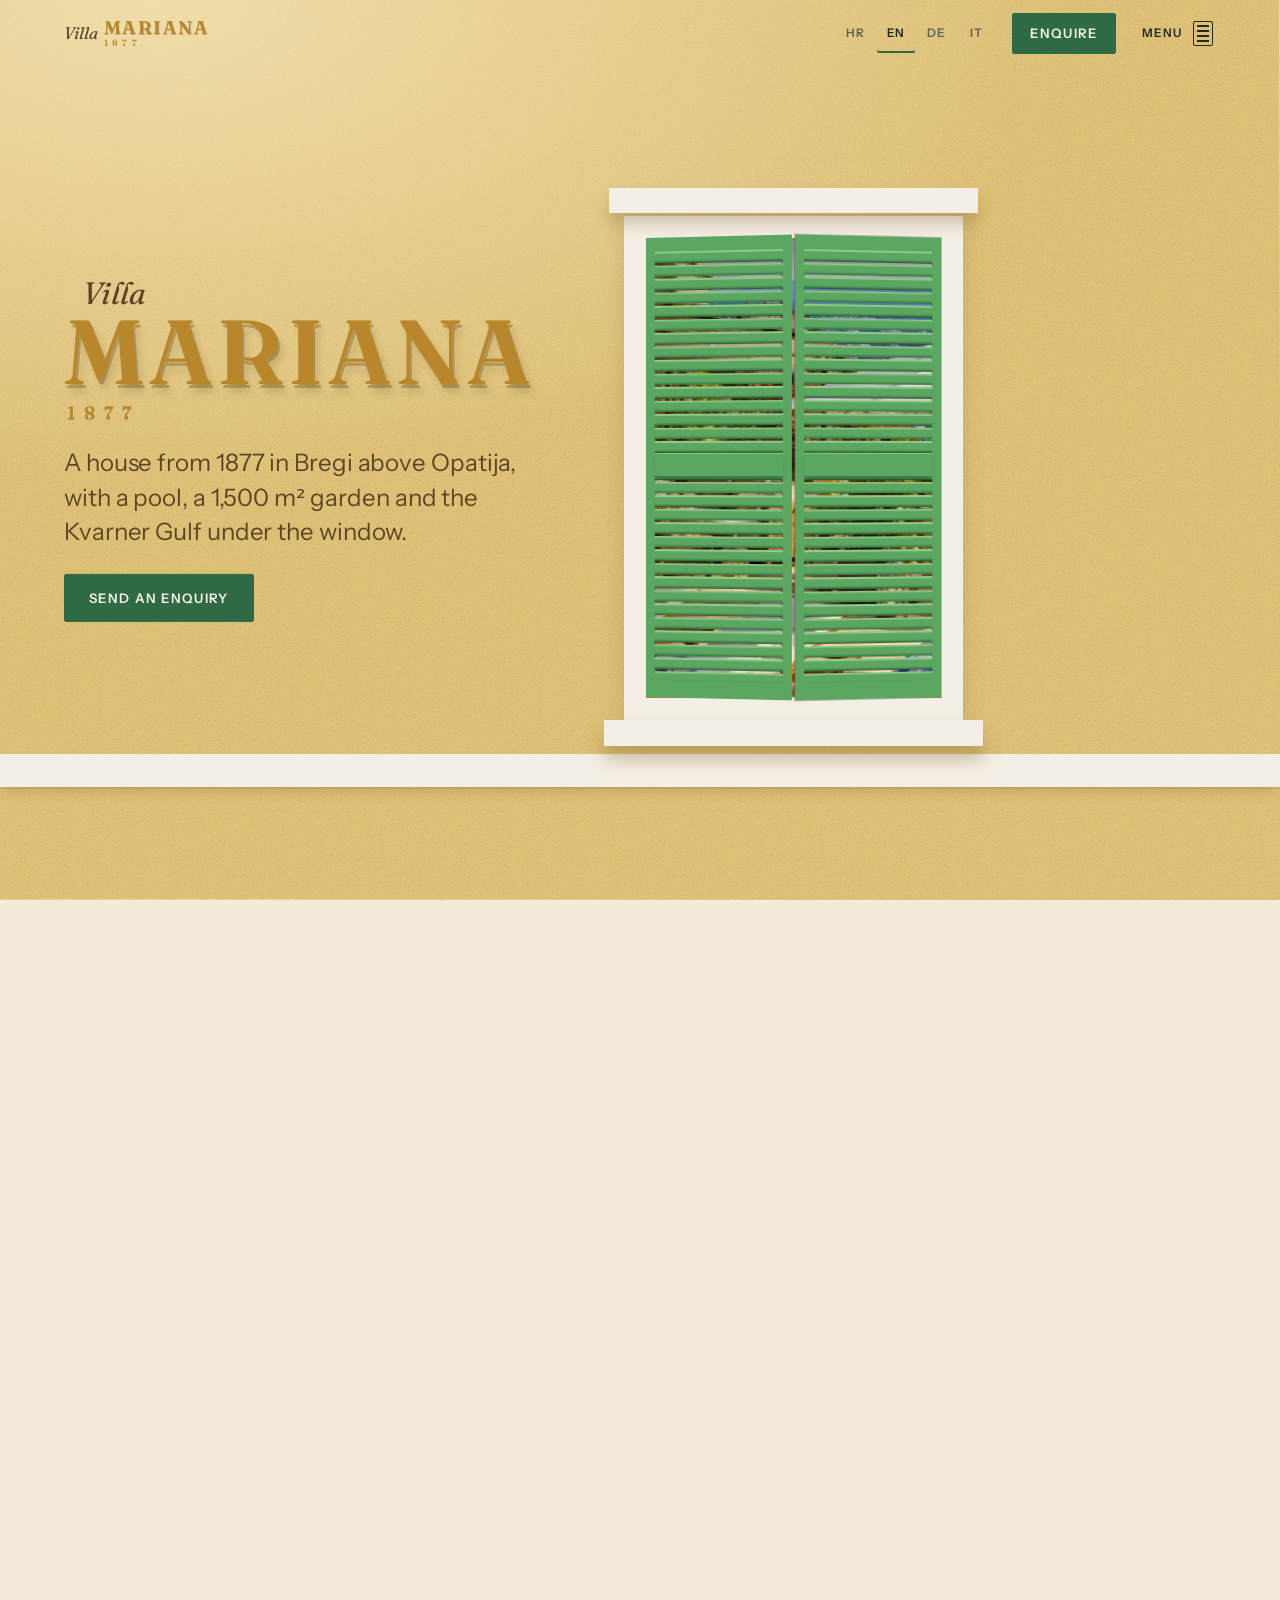
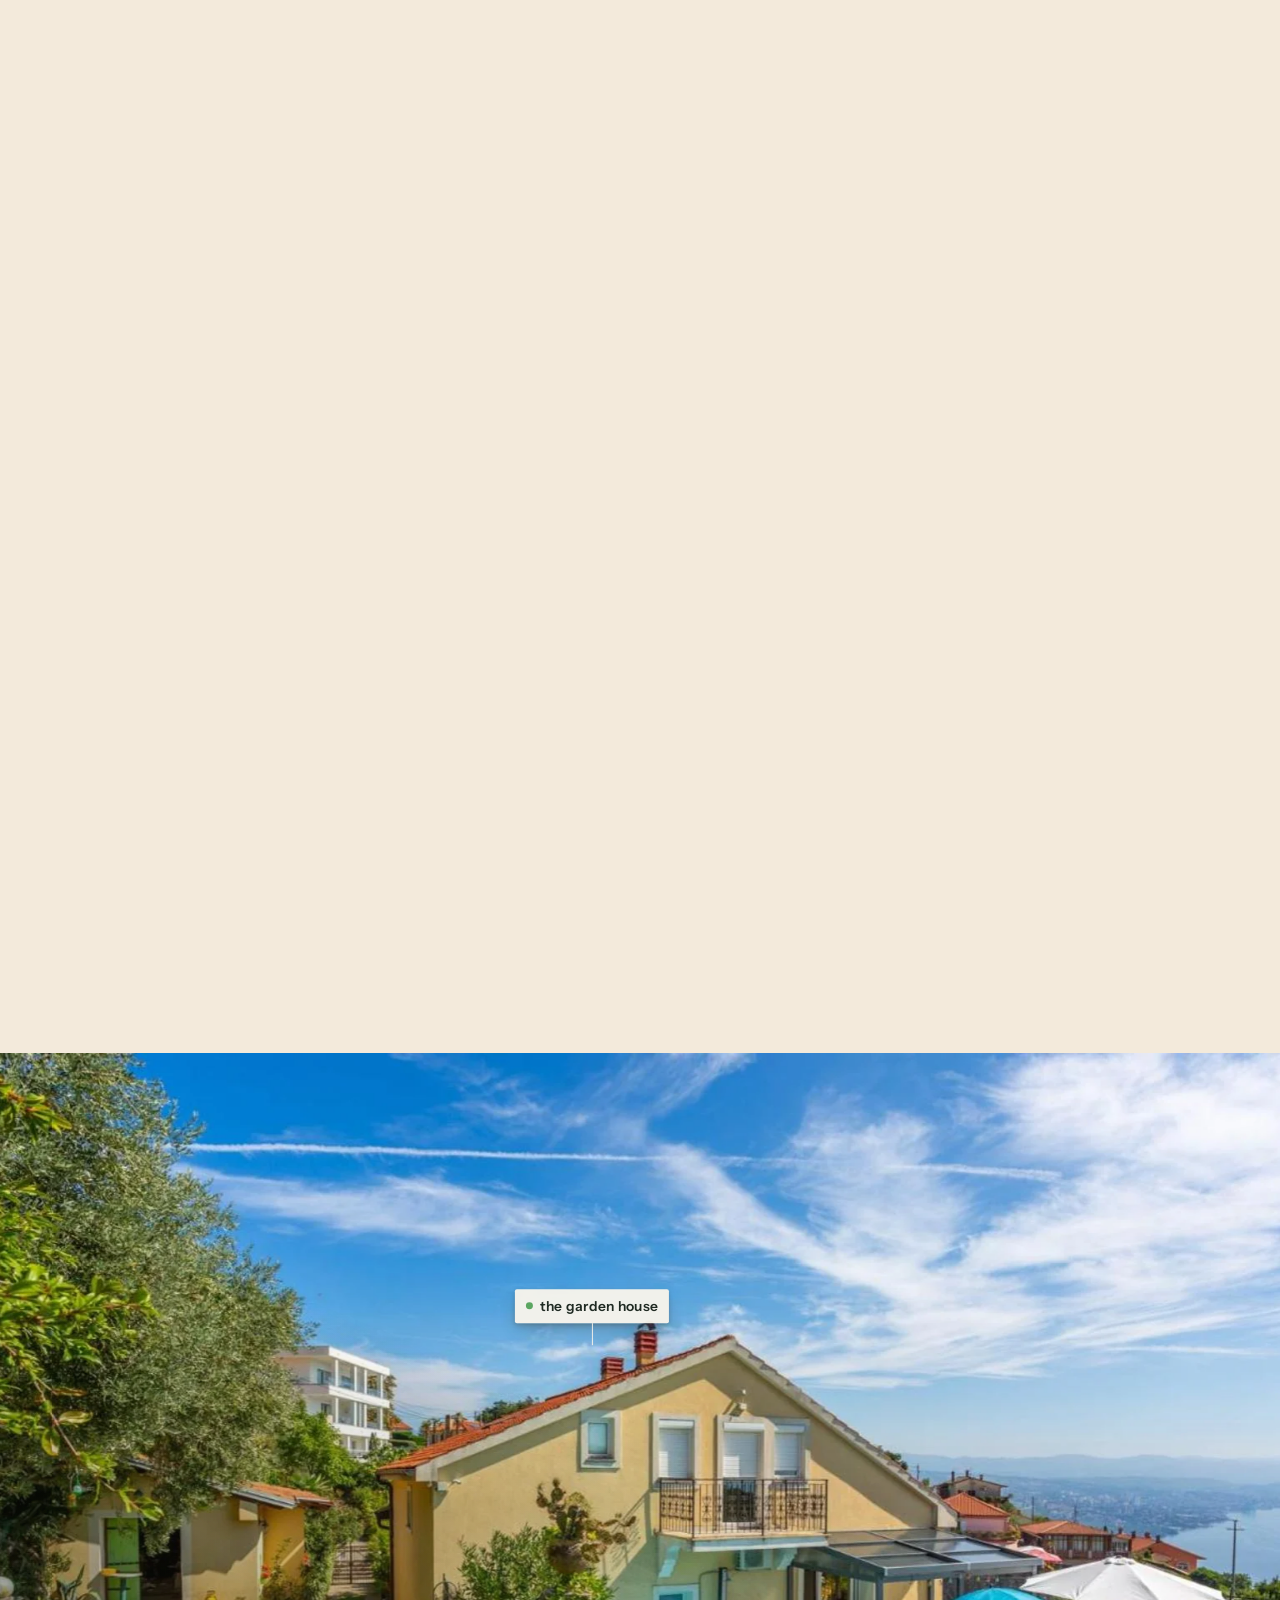
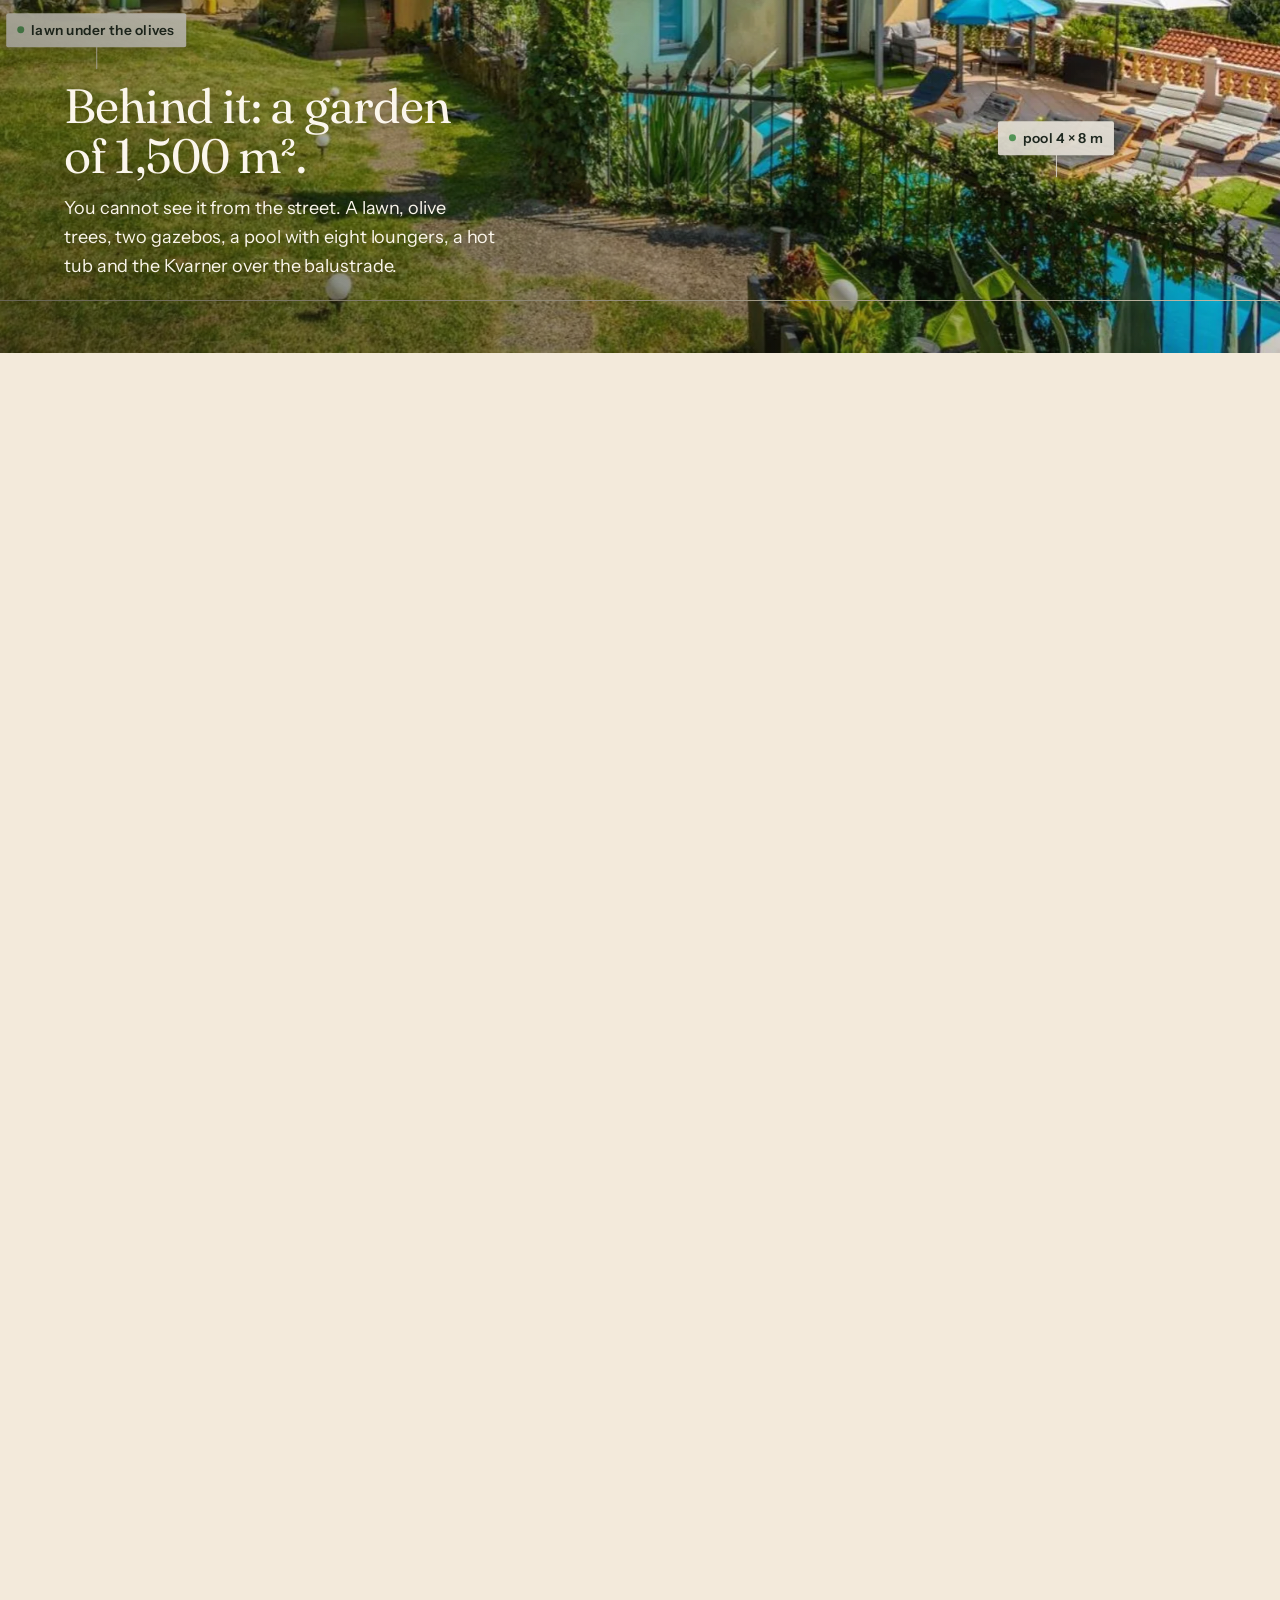
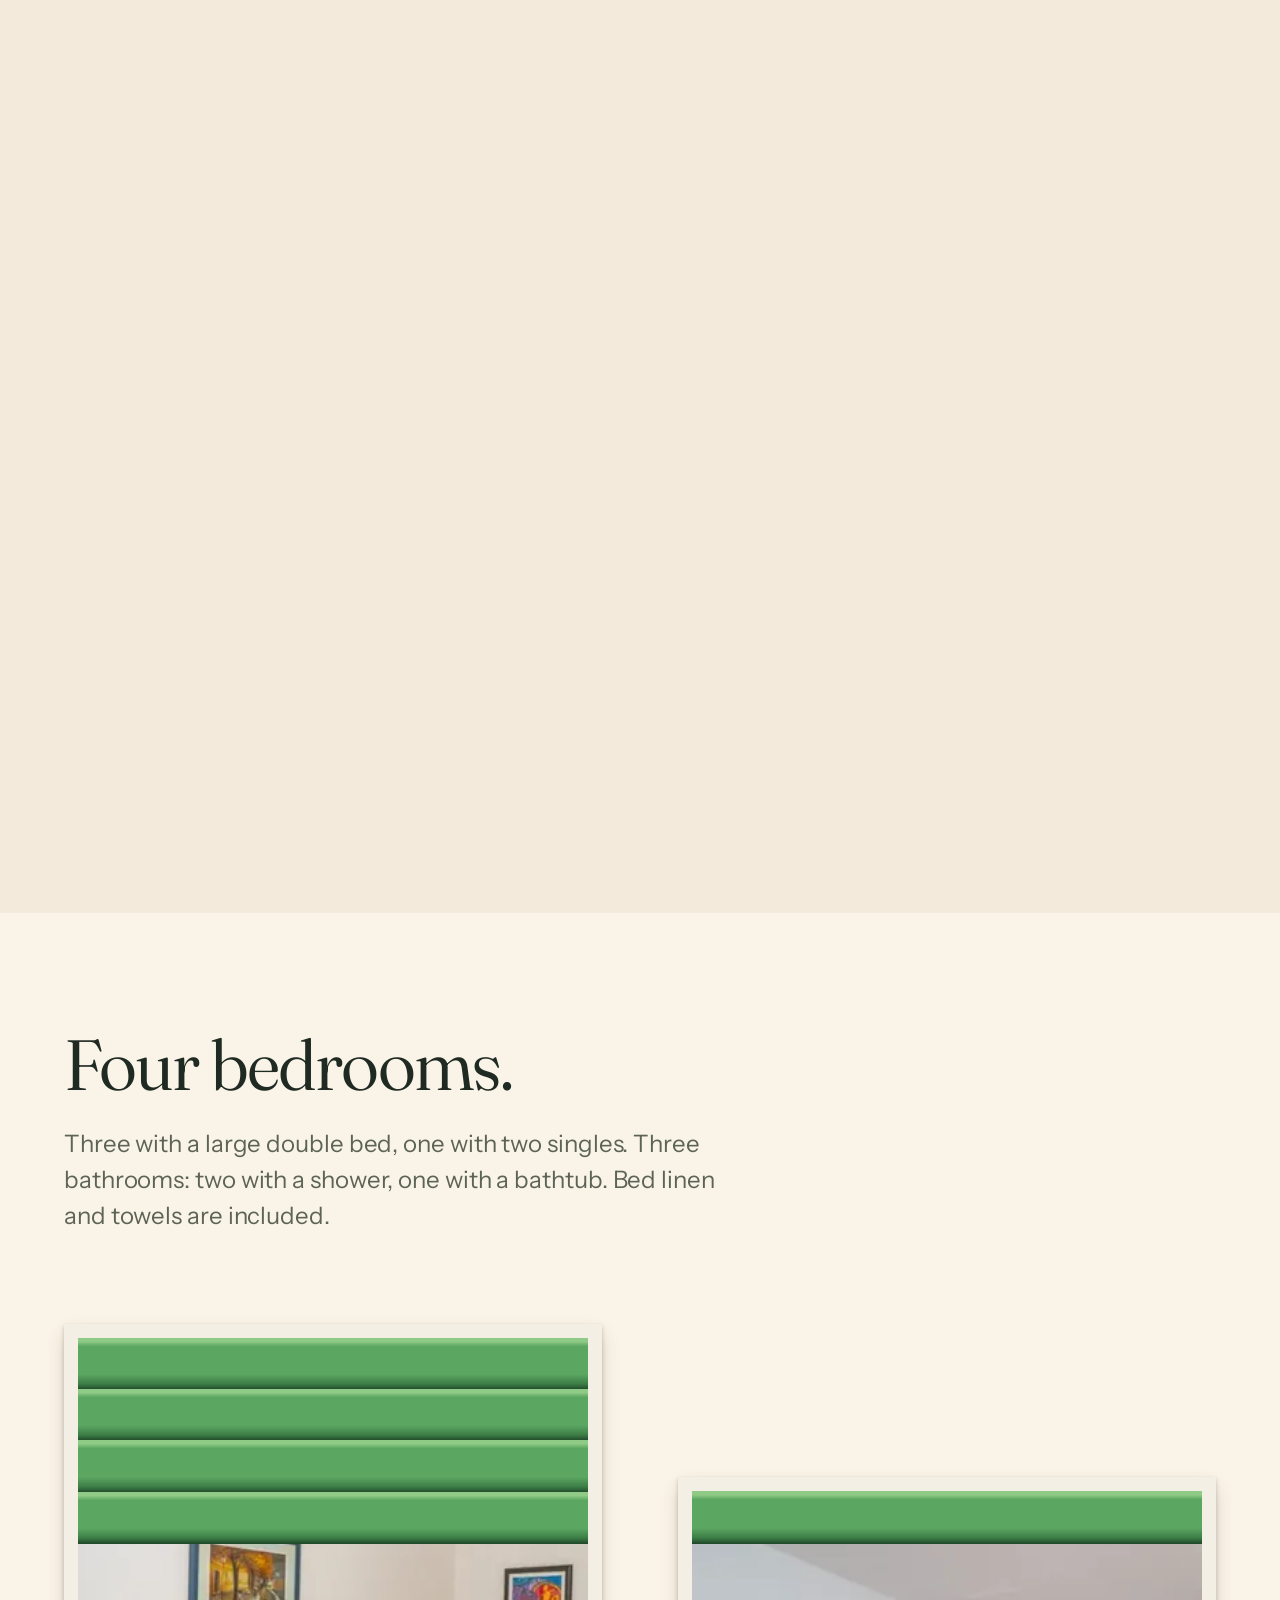
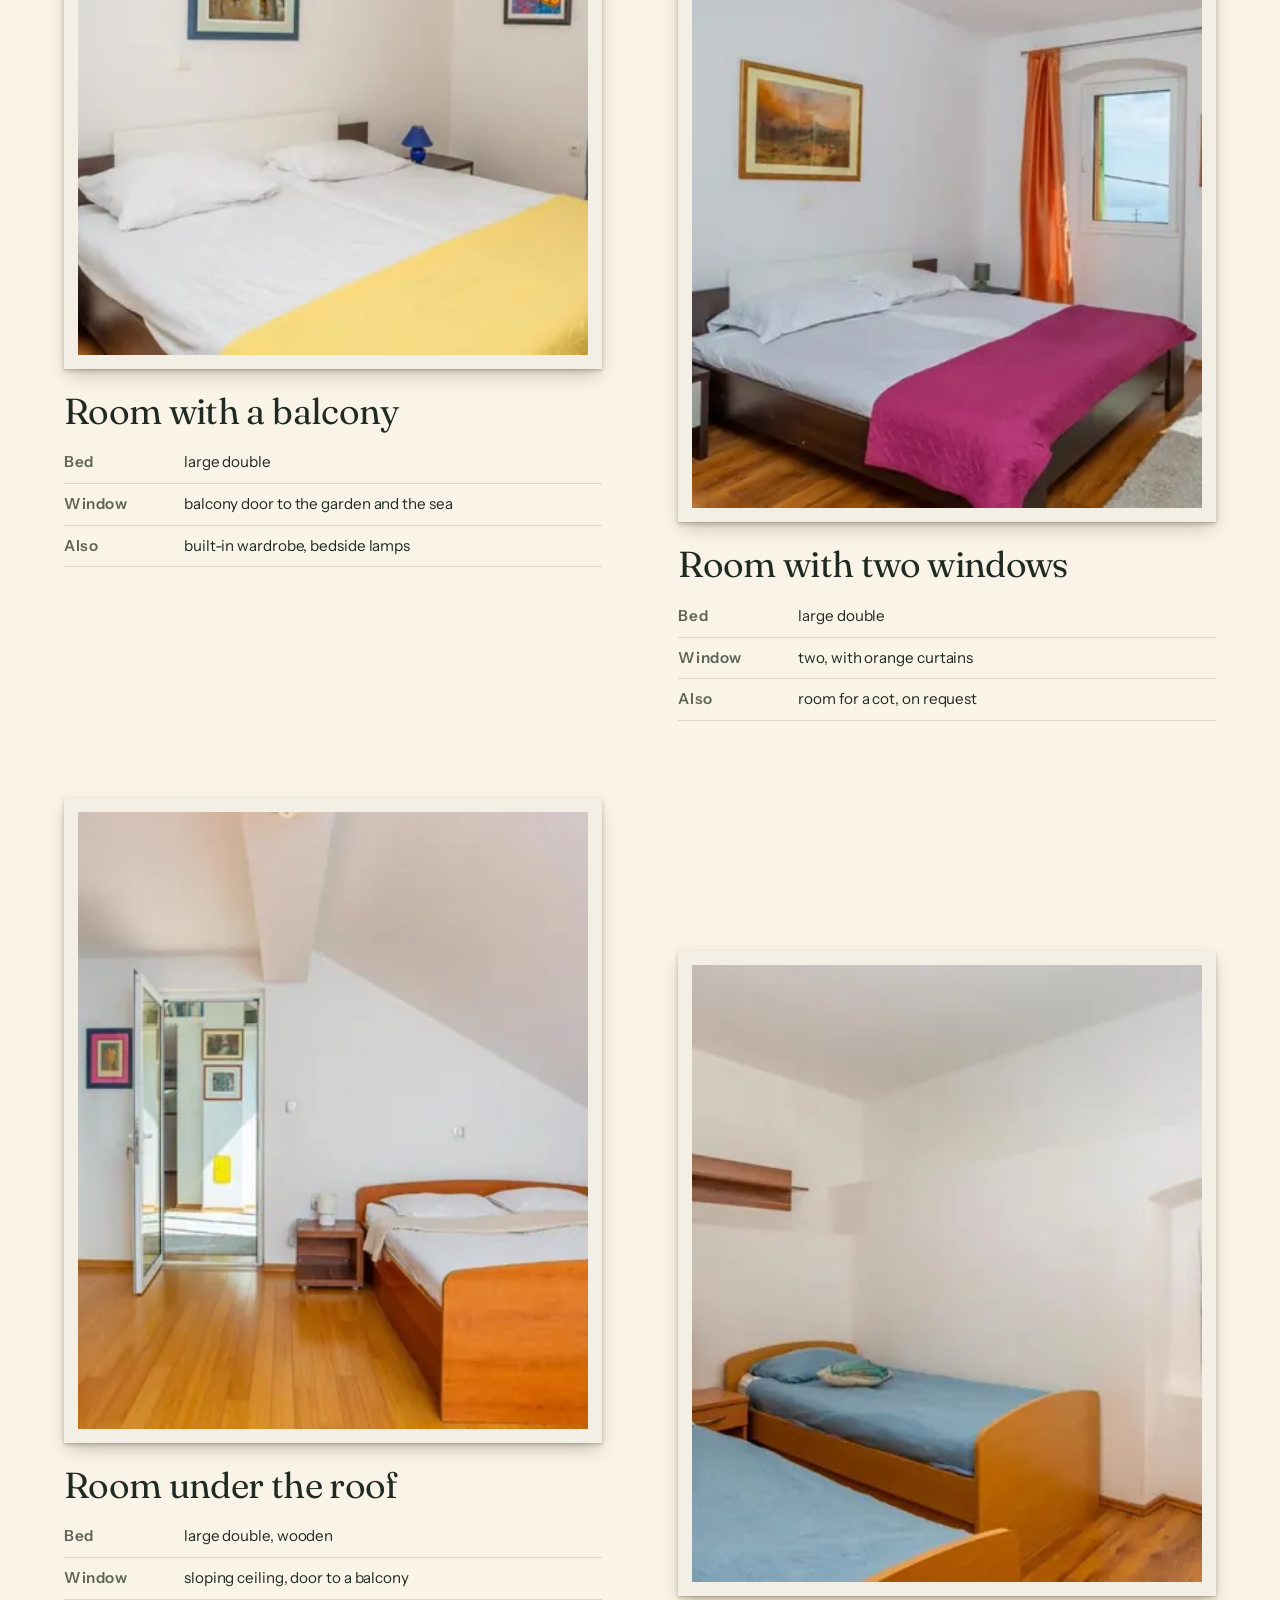
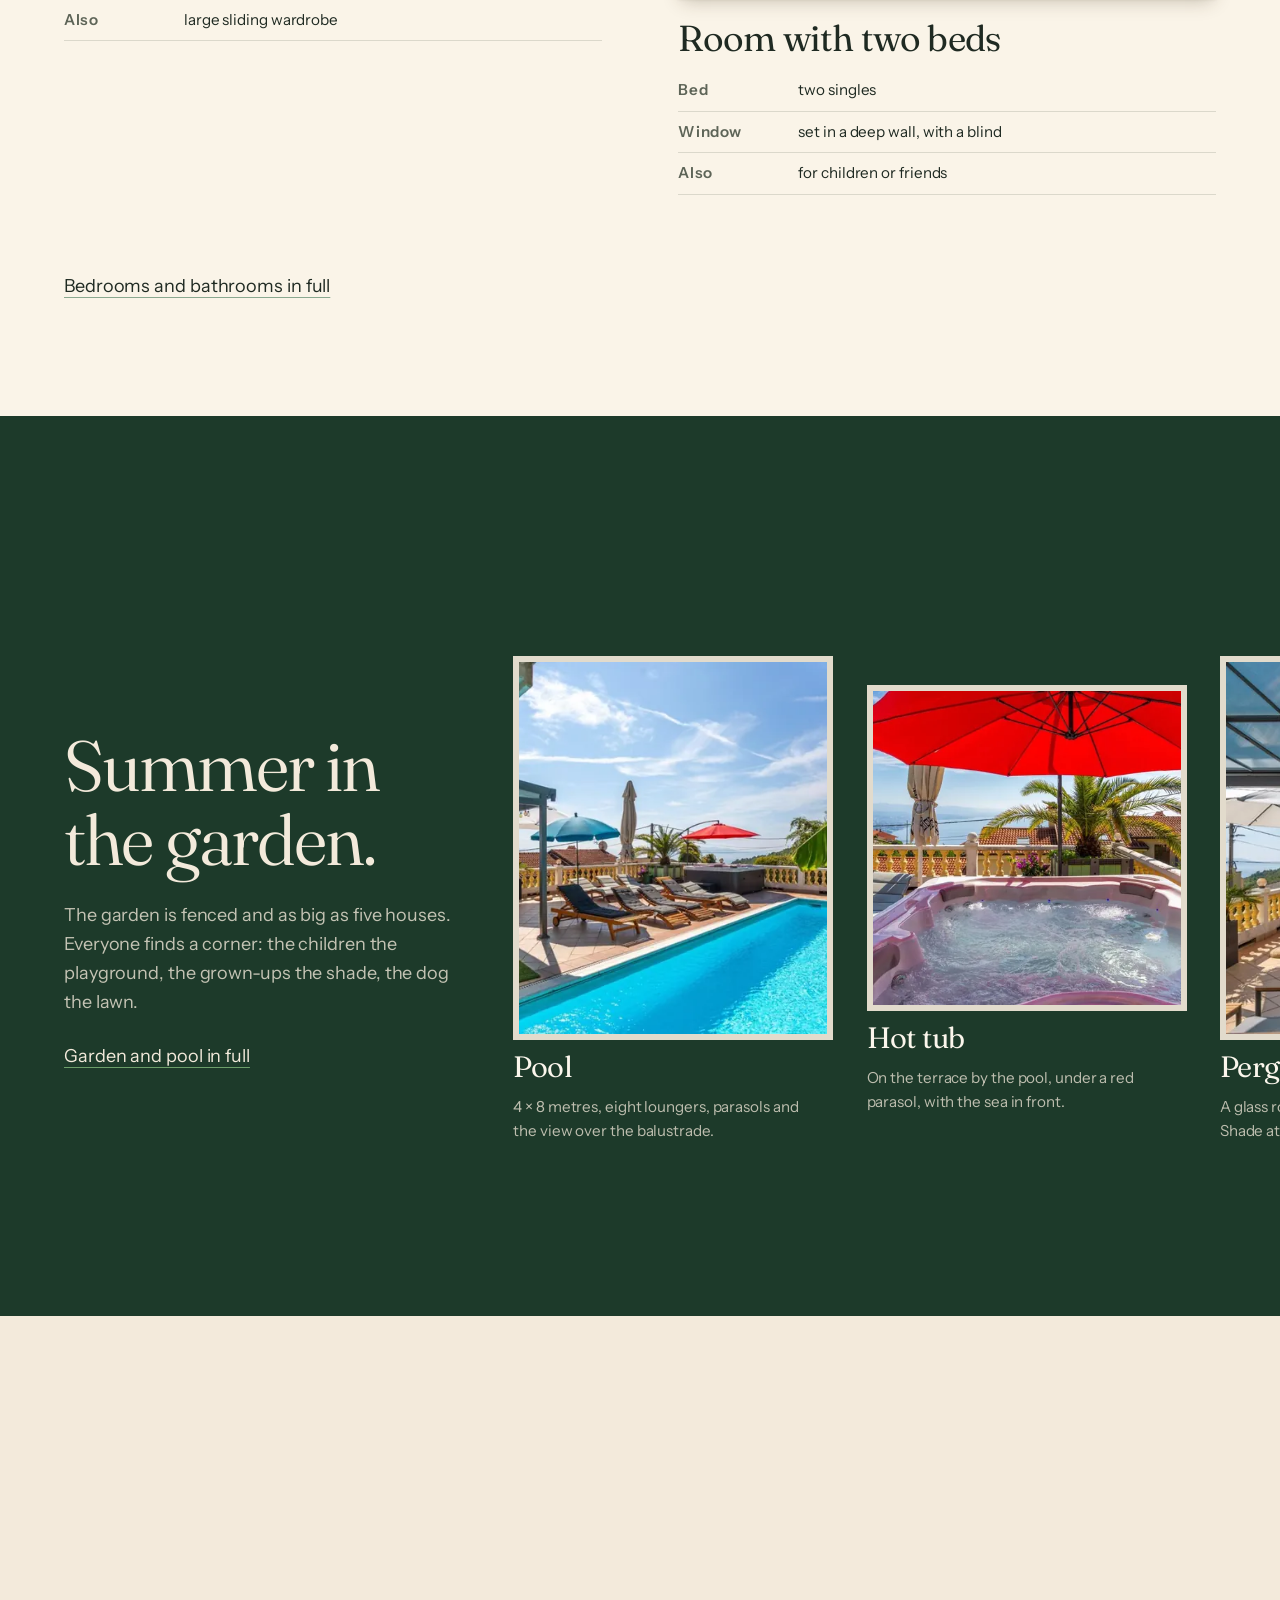
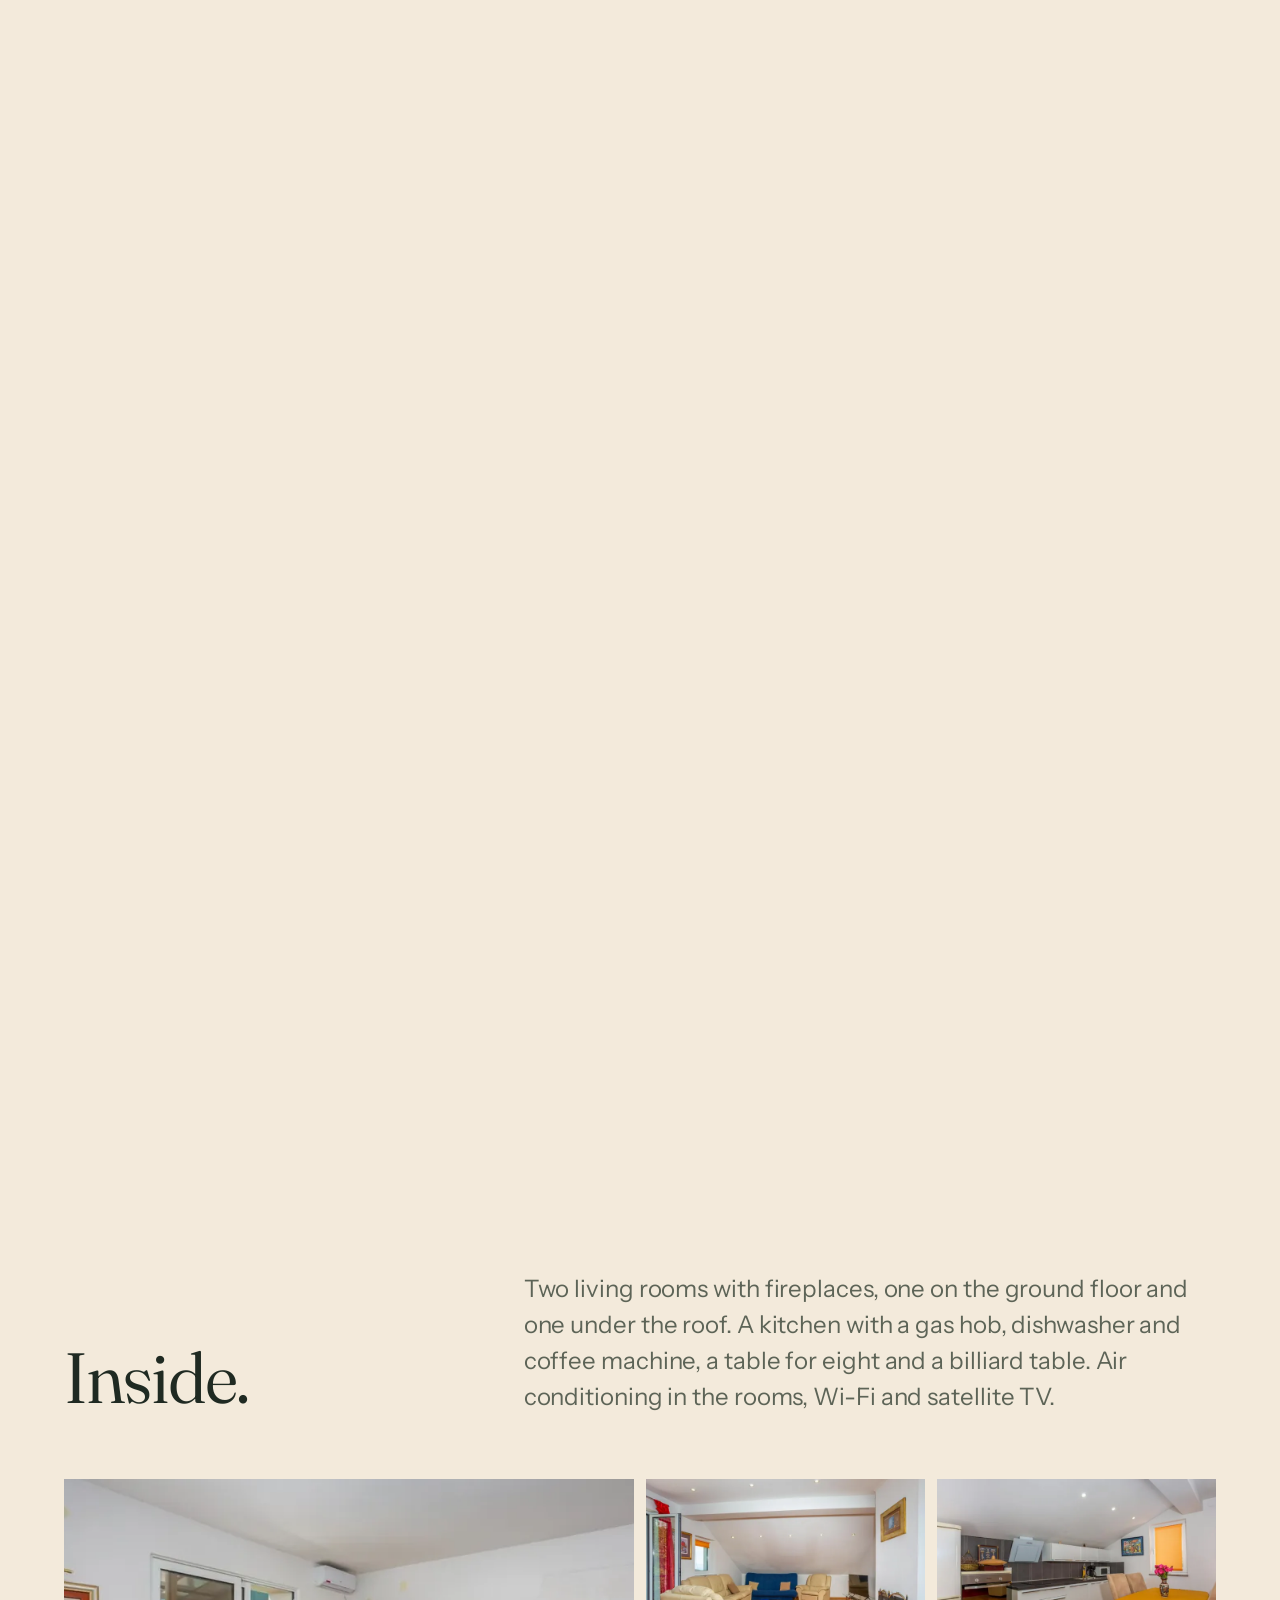
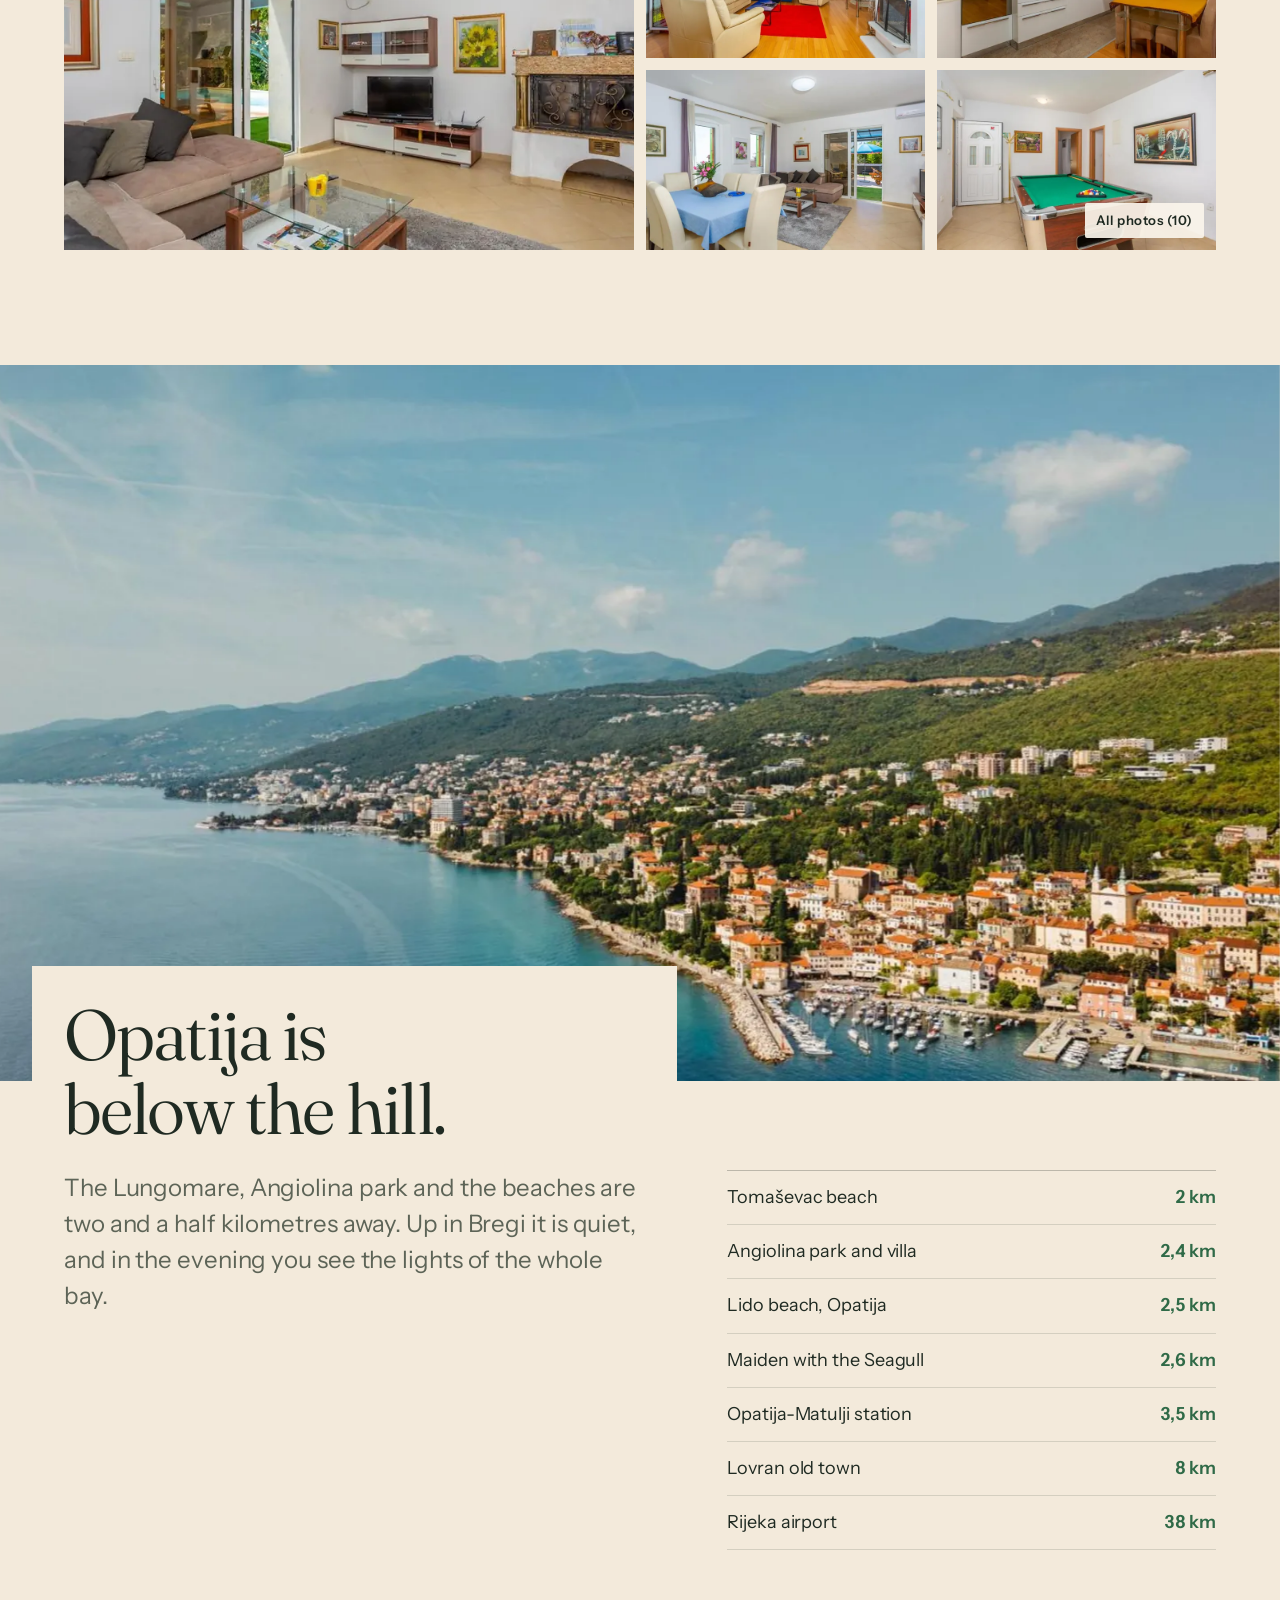
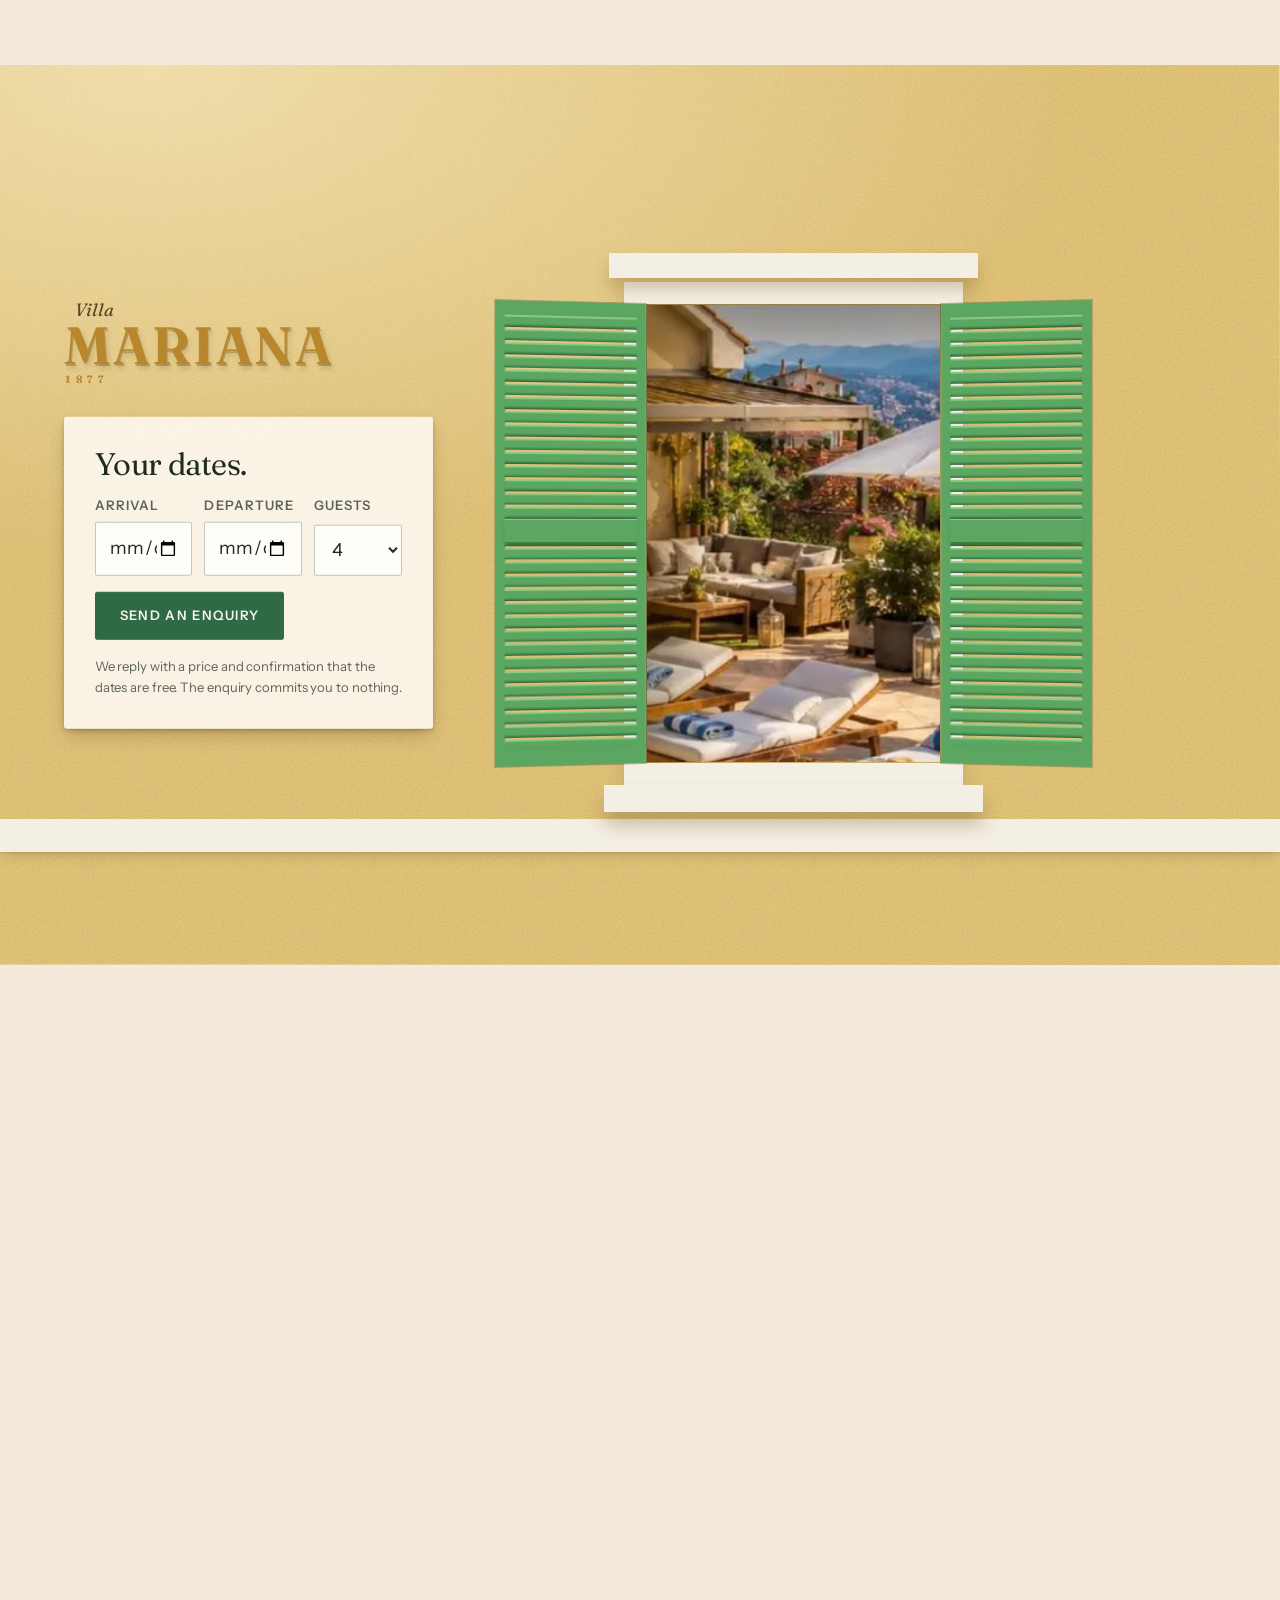
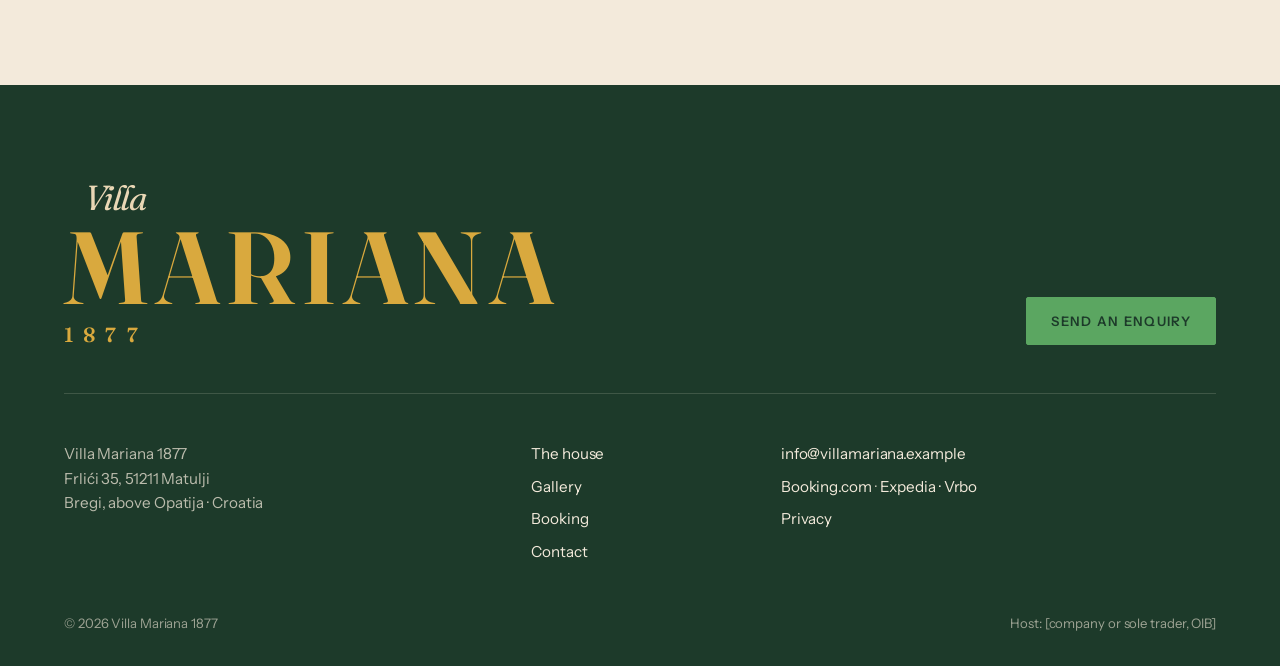
==== index.html @ 6b4731df "Preview of 0ac5a18: Publish script: point the comment at the villa-mariana preview" ====
<!doctype html>
<html lang="hr">
<head>
<meta charset="utf-8">
<meta name="robots" content="noindex, nofollow">
<meta name="viewport" content="width=device-width, initial-scale=1, viewport-fit=cover">
<meta name="theme-color" content="#F3EADB">
<link rel="icon" href="favicon.svg" type="image/svg+xml">
<link rel="preload" href="fonts/fraunces-normal-latin.woff2" as="font" type="font/woff2" crossorigin>
<link rel="preload" href="fonts/instrument-sans-normal-latin.woff2" as="font" type="font/woff2" crossorigin>
<link rel="stylesheet" href="css/faces.css?v=7323df27">
<link rel="stylesheet" href="scrollcraft.css?v=4cabdc0b">
<link rel="stylesheet" href="css/site.css?v=c18decb1">

<title data-i18n="meta.home.title">Villa Mariana 1877 · kuća s bazenom i vrtom iznad Opatije</title>
<meta name="description" content="Kuća iz 1877. u Bregima iznad Opatije: 320 m², četiri spavaće sobe, bazen 4 × 8 m, whirlpool i ograđeni vrt od 1500 m² s pogledom na Kvarner. Do 8 gostiju, ljubimci dobrodošli." data-i18n-attr="content:meta.home.desc">
<link rel="preload" as="image" href="img/hero/skure-1920.webp" media="(min-aspect-ratio: 3/4)">
<link rel="preload" as="image" href="img/hero/skure-p.webp" media="(max-aspect-ratio: 3/4)">
<meta name="vm-email" content="info@villamariana.example">
</head>
<body data-page="index">
<a class="skip" href="#main" data-i18n="ui.skip">Preskoči na sadržaj</a>
<header class="bar" data-bar>
  <a class="mark" href="index.html" aria-label="Villa Mariana 1877, početna" data-i18n-attr="aria-label:ui.home"><span class="mark__v">Villa</span><span class="mark__n">Mariana</span><span class="mark__y">1877</span></a>
  <div class="bar__end">
    <div class="lang" role="group" aria-label="Jezik" data-i18n-attr="aria-label:ui.lang">
      <button type="button" data-lang="hr" lang="hr" aria-pressed="true">HR</button>
      <button type="button" data-lang="en" lang="en" aria-pressed="false">EN</button>
      <button type="button" data-lang="de" lang="de" aria-pressed="false">DE</button>
      <button type="button" data-lang="it" lang="it" aria-pressed="false">IT</button>
    </div>
    <a class="btn bar__cta" href="rezervacije.html" data-i18n="cta.ask">Upit</a>
    <button class="menu-btn" type="button" aria-expanded="false" aria-controls="izbornik" data-menu-btn><span class="menu-btn__l" data-i18n="ui.menu">Izbornik</span><span class="menu-btn__i" aria-hidden="true"><i></i><i></i><i></i><i></i></span></button>
  </div>
</header>
<div class="menu" id="izbornik" data-menu hidden>
  <div class="menu__panel">
    <nav class="menu__nav" aria-label="Izbornik" data-i18n-attr="aria-label:ui.menu">
      <a href="index.html" aria-current="page"><span class="menu__t" data-i18n="nav.home">Početna</span><span class="menu__d" data-i18n="nav.homeD">škure, pročelje, vrt</span></a>
      <a href="vila.html"><span class="menu__t" data-i18n="nav.villa">Kuća</span><span class="menu__d" data-i18n="nav.villaD">320 m², sve što je u kući</span></a>
      <a href="vila.html#sobe"><span class="menu__t" data-i18n="nav.rooms">Sobe</span><span class="menu__d" data-i18n="nav.roomsD">četiri spavaće sobe, tri kupaonice</span></a>
      <a href="vila.html#vrt"><span class="menu__t" data-i18n="nav.garden">Vrt i bazen</span><span class="menu__d" data-i18n="nav.gardenD">1500 m², bazen 4 × 8 m, whirlpool</span></a>
      <a href="galerija.html"><span class="menu__t" data-i18n="nav.gallery">Galerija</span><span class="menu__d" data-i18n="nav.galleryD">47 fotografija</span></a>
      <a href="rezervacije.html"><span class="menu__t" data-i18n="nav.book">Rezervacije</span><span class="menu__d" data-i18n="nav.bookD">upit za vaše datume</span></a>
      <a href="kontakt.html"><span class="menu__t" data-i18n="nav.contact">Kontakt</span><span class="menu__d" data-i18n="nav.contactD">Bregi, iznad Opatije</span></a>
    </nav>
    <div class="menu__foot">
      <div class="lang" role="group" aria-label="Jezik" data-i18n-attr="aria-label:ui.lang">
        <button type="button" data-lang="hr" lang="hr" aria-pressed="true">HR</button>
        <button type="button" data-lang="en" lang="en" aria-pressed="false">EN</button>
        <button type="button" data-lang="de" lang="de" aria-pressed="false">DE</button>
        <button type="button" data-lang="it" lang="it" aria-pressed="false">IT</button>
      </div>
      <p>Frlići 35, 51211 Matulji · <a href="#" data-email>e-mail</a></p>
    </div>
  </div>
  <div class="menu__louvres" aria-hidden="true"><i></i><i></i><i></i><i></i><i></i><i></i><i></i><i></i><i></i><i></i><i></i><i></i><i></i><i></i></div>
</div>


<main id="main">

  <!-- 1 · the shutters: green louvres on the stucco wall open onto the pool and the bay; you go through the window -->
  <section class="hero" id="skure" data-sc-act="pin" data-sc-span="2.2" data-hero>
    <div class="sc-stage hero__stage">
      <div class="hero__view" data-hero-view>
        <picture>
          <source media="(max-aspect-ratio: 3/4)" srcset="img/hero/skure-p.webp">
          <img class="hero__still" src="img/hero/skure-1920.webp" srcset="img/hero/skure-1280.webp 1280w, img/hero/skure-1920.webp 1920w" sizes="100vw" width="1916" height="1080" alt="Bazen vile Mariana u kasno poslijepodne: ležaljke, suncobran, whirlpool, a iza balustrade Kvarnerski zaljev" data-i18n-attr="alt:hero.alt" fetchpriority="high">
        </picture>
        <video class="hero__film" muted playsinline loop preload="none" aria-hidden="true" data-src="video/skure-v1.mp4" data-src-mobile="video/skure-v1-p.mp4" data-hero-film></video>
      </div>
      <div class="hero__shade" aria-hidden="true" data-hero-shade></div>

      <div class="wall" data-hero-wall>
        <div class="wall__w wall__w--t"></div><div class="wall__w wall__w--b"></div><div class="wall__w wall__w--l"></div><div class="wall__w wall__w--r"></div>
        <div class="win" data-win>
          <div class="win__frame" aria-hidden="true"></div>
          <div class="win__sill" aria-hidden="true"></div>
          <div class="shutter shutter--l" data-shutter="l" aria-hidden="true"><span class="shutter__face"></span><span class="shutter__face shutter__face--back"></span></div>
          <div class="shutter shutter--r" data-shutter="r" aria-hidden="true"><span class="shutter__face"></span><span class="shutter__face shutter__face--back"></span></div>
        </div>
        <div class="hero__sign" data-hero-sign>
          <h1 class="sign"><span class="sign__v">Villa</span><span class="sign__n">Mariana</span><span class="sign__y">1877</span></h1>
          <p class="hero__line" data-i18n="hero.line">Kuća iz 1877. u Bregima iznad Opatije, s bazenom, vrtom od 1500 m² i Kvarnerom pod prozorom.</p>
          <a class="btn" href="rezervacije.html" data-i18n="cta.send">Pošaljite upit</a>
        </div>
      </div>

      <p class="hero__second" data-hero-second><span data-i18n="hero.second">Pogled s prozora.</span><small data-i18n="hero.secondS">Bazen, ležaljke i zaljev od Opatije do Rijeke.</small></p>
      <button class="film-pause" type="button" aria-pressed="false" data-hero-pause hidden><span class="vh" data-i18n="ui.pause">Zaustavi film</span><svg viewBox="0 0 20 20" aria-hidden="true"><path class="i-pause" d="M6 4h3v12H6zM11 4h3v12h-3z"/><path class="i-play" d="M6 4l10 6-10 6z"/></svg></button>
    </div>
  </section>

  <!-- 2 · the house in numbers, quietly -->
  <section class="facts" id="kuca">
    <div class="wrap facts__grid">
      <div class="facts__text">
        <h2 class="h-xl" data-sc-in data-i18n="facts.h">Stara kuća, velik vrt.</h2>
        <p class="lede" data-sc-in data-i18n="facts.p">Žuto pročelje, zelene škure i ime iznad vrata, kao što se gradilo kad je Opatija postajala ljetovalište. Iza kuće, na padini, vrt s bazenom i pogledom na cijeli zaljev.</p>
      </div>
      <dl class="facts__list" data-sc-in data-sc-stagger="70">
        <div><dt data-i18n="facts.area">Kuća</dt><dd><b class="nums" data-sc-count="0 320">320</b> m²</dd></div>
        <div><dt data-i18n="facts.garden">Vrt</dt><dd><b class="nums" data-sc-count="0 1500">1500</b> m²</dd></div>
        <div><dt data-i18n="facts.rooms">Spavaće sobe</dt><dd><b class="nums" data-sc-count="0 4">4</b></dd></div>
        <div><dt data-i18n="facts.baths">Kupaonice</dt><dd><b class="nums" data-sc-count="0 3">3</b></dd></div>
        <div><dt data-i18n="facts.guests">Gosti</dt><dd><span data-i18n="facts.upto">do</span> <b class="nums" data-sc-count="0 8">8</b></dd></div>
        <div><dt data-i18n="facts.pool">Bazen</dt><dd><b class="nums">4 × 8</b> m</dd></div>
      </dl>
    </div>
  </section>

  <!-- 3 · PEAK: an old postcard of the street front comes to life; the sky over the roof opens; the house steps down; the garden is behind it -->
  <section class="peak" id="procelje" data-sc-act="pin" data-sc-span="3.4" data-peak>
    <div class="sc-stage peak__stage">
      <div class="peak__card" data-peak-card>
        <div class="peak__layers">
        <img class="peak__garden" src="img/g/vrt-kuca-1920.webp" srcset="img/g/vrt-kuca-800.webp 800w, img/g/vrt-kuca-1600.webp 1600w, img/g/vrt-kuca-1920.webp 1920w" sizes="max(100vw, 178svh)" width="1919" height="1080" alt="Vrt iza kuće: travnjak, žuta kuća na kat, bazen s ležaljkama i Kvarner do Rijeke" data-i18n-attr="alt:peak.altGarden" loading="lazy" decoding="async" data-peak-garden>
        <div class="peak__skyw" data-peak-sky>
          <img class="peak__img" src="img/procelje/foto-1920.webp" srcset="img/procelje/foto-1100.webp 1100w, img/procelje/foto-1920.webp 1920w" sizes="max(100vw, 178svh)" width="1919" height="936" alt="" loading="lazy" decoding="async" data-peak-sky-img>
        </div>
        <img class="peak__img peak__rez" src="img/procelje/rez-1920.webp" srcset="img/procelje/rez-1100.webp 1100w, img/procelje/rez-1920.webp 1920w" sizes="max(100vw, 178svh)" width="1919" height="936" alt="Pročelje kuće iz 1877. na ulici u Bregima: žuta žbuka, zelene škure, natpis Villa Mariana iznad seoske butige" data-i18n-attr="alt:peak.altFacade" loading="lazy" decoding="async" data-peak-rez>
        <div class="peak__postw" data-peak-postw>
          <img class="peak__img" src="img/procelje/karta-1920.webp" srcset="img/procelje/karta-1100.webp 1100w, img/procelje/karta-1920.webp 1920w" sizes="max(100vw, 178svh)" width="1919" height="936" alt="" loading="lazy" decoding="async" data-peak-post>
        </div>
        </div>
        <div class="peak__paper" aria-hidden="true" data-peak-paper>
          <span class="peak__caption">Villa Mariana · Bregi · 1877</span>
        </div>
        <div class="peak__marks" aria-hidden="true" data-peak-marks>
          <svg class="peak__stamp" viewBox="0 0 120 140" aria-hidden="true"><path class="st-edge" d="M6 6h108v128H6z"/><rect class="st-in" x="16" y="16" width="88" height="108"/><g class="st-sh"><rect x="34" y="30" width="22" height="58"/><rect x="64" y="30" width="22" height="58"/><path d="M38 38h14M38 46h14M38 54h14M38 62h14M38 70h14M38 78h14M68 38h14M68 46h14M68 54h14M68 62h14M68 70h14M68 78h14"/></g><text x="60" y="112" text-anchor="middle">1877</text></svg>
          <svg class="peak__mark" viewBox="0 0 160 160" aria-hidden="true"><circle cx="80" cy="80" r="60"/><circle cx="80" cy="80" r="48"/><path d="M0 70c20-8 40 8 60 0s40 8 60 0 40 8 60 0M0 92c20-8 40 8 60 0s40 8 60 0 40 8 60 0"/><text x="80" y="76" text-anchor="middle">BREGI</text><text x="80" y="98" text-anchor="middle">OPATIJA</text></svg>
        </div>
        <ul class="peak__tags" data-peak-tags>
          <li style="--x: 47%; --y: 30%" data-i18n="peak.tHouse">kuća u vrtu</li>
          <li style="--x: 76%; --y: 78%" data-i18n="peak.tPool">bazen 4 × 8 m</li>
          <li style="--x: 94%; --y: 70%" data-i18n="peak.tTub">whirlpool</li>
          <li style="--x: 89%; --y: 41%" data-i18n="peak.tSea">Opatija i Rijeka</li>
          <li style="--x: 16%; --y: 66%" data-i18n="peak.tLawn">travnjak pod maslinama</li>
        </ul>
      </div>
      <div class="peak__copy peak__copy--a" data-peak-a>
        <h2 class="h-lg" data-i18n="peak.aH">Na ulici: kuća iz 1877.</h2>
        <p data-i18n="peak.aP">Pročelje u Bregima, s imenom iznad seoske butige, kakvo je bilo i na starim razglednicama Opatije.</p>
      </div>
      <div class="peak__scrim" aria-hidden="true" data-peak-scrim></div>
      <div class="peak__copy peak__copy--b" data-peak-b>
        <h2 class="h-lg" data-i18n="peak.bH">Iza nje: vrt od 1500 m².</h2>
        <p data-i18n="peak.bP">S ulice se ne vidi. Travnjak, masline, dvije sjenice, bazen s osam ležaljki, whirlpool i Kvarner preko balustrade.</p>
      </div>
    </div>
  </section>

  <!-- 4 · four bedrooms, each one's louvres turning open as you reach it -->
  <section class="rooms" id="sobe">
    <div class="wrap">
      <header class="rooms__head">
        <h2 class="h-xl" data-sc-in data-i18n="rooms.h">Četiri sobe.</h2>
        <p class="lede" data-sc-in data-i18n="rooms.p">Tri s velikim bračnim krevetom, jedna s dva odvojena. Tri kupaonice: dvije s tušem, jedna s kadom. Posteljina i ručnici su u cijeni.</p>
      </header>
      <div class="rooms__grid">
        <article class="room">
          <figure class="room__win" data-louvre><img src="img/g/soba-3-1600.webp" srcset="img/g/soba-3-800.webp 800w, img/g/soba-3-1600.webp 1600w" sizes="(min-width: 900px) 42vw, 92vw" width="1600" height="900" alt="Villa Mariana: soba s balkonom" data-cap="sobe.room3" decoding="async" loading="lazy"><span class="louvre" aria-hidden="true"></span></figure>
          <div class="card-win">
            <h3 data-i18n="room.3">Soba s balkonom</h3>
            <dl><div><dt data-i18n="rl.bed">Krevet</dt><dd data-i18n="room.3.bed">veliki bračni</dd></div><div><dt data-i18n="rl.win">Prozor</dt><dd data-i18n="room.3.win">balkonska vrata prema vrtu i moru</dd></div><div><dt data-i18n="rl.more">Još</dt><dd data-i18n="room.3.more">ugradbeni ormar, noćne lampe</dd></div></dl>
          </div>
        </article>
        <article class="room">
          <figure class="room__win" data-louvre><img src="img/g/soba-1-1600.webp" srcset="img/g/soba-1-800.webp 800w, img/g/soba-1-1600.webp 1600w" sizes="(min-width: 900px) 42vw, 92vw" width="1600" height="900" alt="Villa Mariana: soba s dva prozora" data-cap="sobe.room1" decoding="async" loading="lazy"><span class="louvre" aria-hidden="true"></span></figure>
          <div class="card-win">
            <h3 data-i18n="room.1">Soba s dva prozora</h3>
            <dl><div><dt data-i18n="rl.bed">Krevet</dt><dd data-i18n="room.1.bed">veliki bračni</dd></div><div><dt data-i18n="rl.win">Prozor</dt><dd data-i18n="room.1.win">dva, s narančastim zavjesama</dd></div><div><dt data-i18n="rl.more">Još</dt><dd data-i18n="room.1.more">mjesto za dječji krevetić, na upit</dd></div></dl>
          </div>
        </article>
        <article class="room">
          <figure class="room__win" data-louvre><img src="img/g/soba-4-1600.webp" srcset="img/g/soba-4-800.webp 800w, img/g/soba-4-1600.webp 1600w" sizes="(min-width: 900px) 42vw, 92vw" width="1600" height="900" alt="Villa Mariana: soba pod krovom" data-cap="sobe.room4" decoding="async" loading="lazy"><span class="louvre" aria-hidden="true"></span></figure>
          <div class="card-win">
            <h3 data-i18n="room.4">Soba pod krovom</h3>
            <dl><div><dt data-i18n="rl.bed">Krevet</dt><dd data-i18n="room.4.bed">veliki bračni, drveni</dd></div><div><dt data-i18n="rl.win">Prozor</dt><dd data-i18n="room.4.win">kosi strop, vrata na balkon</dd></div><div><dt data-i18n="rl.more">Još</dt><dd data-i18n="room.4.more">veliki klizni ormar</dd></div></dl>
          </div>
        </article>
        <article class="room">
          <figure class="room__win" data-louvre><img src="img/g/soba-2-1600.webp" srcset="img/g/soba-2-800.webp 800w, img/g/soba-2-1600.webp 1600w" sizes="(min-width: 900px) 42vw, 92vw" width="1600" height="900" alt="Villa Mariana: soba s dva kreveta" data-cap="sobe.room2" decoding="async" loading="lazy"><span class="louvre" aria-hidden="true"></span></figure>
          <div class="card-win">
            <h3 data-i18n="room.2">Soba s dva kreveta</h3>
            <dl><div><dt data-i18n="rl.bed">Krevet</dt><dd data-i18n="room.2.bed">dva odvojena</dd></div><div><dt data-i18n="rl.win">Prozor</dt><dd data-i18n="room.2.win">u dubokom zidu, sa zastorom</dd></div><div><dt data-i18n="rl.more">Još</dt><dd data-i18n="room.2.more">za djecu ili prijatelje</dd></div></dl>
          </div>
        </article>
      </div>
      <p class="rooms__more"><a class="link" href="vila.html#sobe" data-i18n="rooms.more">Sobe i kupaonice u cijelosti</a></p>
    </div>
  </section>

  <!-- 5 · the garden, sideways: the places in it -->
  <section class="garden" id="vrt" data-sc-act="pan" data-sc-span="2.6">
    <div class="sc-stage garden__stage">
      <div class="garden__rail" data-sc-pan="0">
        <header class="garden__head">
          <h2 class="h-xl" data-i18n="garden.h">Ljeto u vrtu.</h2>
          <p data-i18n="garden.p">Vrt je ograđen i velik koliko pet kuća. Svatko nađe svoj kut: djeca igralište, odrasli hlad, ljubimci travnjak.</p>
          <a class="link" href="vila.html#vrt" data-i18n="garden.more">Vrt i bazen u cijelosti</a>
        </header>
        <article class="spot">
          <img src="img/g/bazen-banana-1600.webp" srcset="img/g/bazen-banana-800.webp 800w, img/g/bazen-banana-1600.webp 1600w" sizes="(min-width: 860px) 32vw, 80vw" width="1600" height="900" alt="Villa Mariana: bazen iznad Kvarnera" data-cap="vani.pool" decoding="async" loading="lazy">
          <h3 data-i18n="spot.pool">Bazen</h3>
          <p data-i18n="spot.poolP">4 × 8 metara, osam ležaljki, suncobrani i pogled preko balustrade.</p>
        </article>
        <article class="spot">
          <img src="img/g/whirlpool-1600.webp" srcset="img/g/whirlpool-800.webp 800w, img/g/whirlpool-1600.webp 1600w" sizes="(min-width: 860px) 32vw, 80vw" width="1600" height="900" alt="Villa Mariana: whirlpool na terasi" data-cap="vani.hottub" decoding="async" loading="lazy">
          <h3 data-i18n="spot.tub">Whirlpool</h3>
          <p data-i18n="spot.tubP">Na terasi uz bazen, pod crvenim suncobranom, s morem ispred.</p>
        </article>
        <article class="spot">
          <img src="img/g/pergola-1600.webp" srcset="img/g/pergola-800.webp 800w, img/g/pergola-1600.webp 1600w" sizes="(min-width: 860px) 32vw, 80vw" width="1600" height="900" alt="Villa Mariana: pergola sa staklenim krovom" data-cap="vani.pergola" decoding="async" loading="lazy">
          <h3 data-i18n="spot.pergola">Pergola</h3>
          <p data-i18n="spot.pergolaP">Stakleni krov, lounge i lampice u nizu. Hlad za podne, zaklon kad pada kiša.</p>
        </article>
        <article class="spot">
          <img src="img/g/sjenica-pruge-1600.webp" srcset="img/g/sjenica-pruge-800.webp 800w, img/g/sjenica-pruge-1600.webp 1600w" sizes="(min-width: 860px) 32vw, 80vw" width="1600" height="900" alt="Vrt: drvena sjenica" data-cap="vrt.gazebo" decoding="async" loading="lazy">
          <h3 data-i18n="spot.gazebo">Dvije sjenice</h3>
          <p data-i18n="spot.gazeboP">Drvene, sa stolom za cijelo društvo, u zelenilu između kuće i bazena.</p>
        </article>
        <article class="spot">
          <img src="img/g/kamin-1600.webp" srcset="img/g/kamin-800.webp 800w, img/g/kamin-1600.webp 1600w" sizes="(min-width: 860px) 32vw, 80vw" width="1600" height="900" alt="Vrt: kamin za roštilj" data-cap="vrt.grill" decoding="async" loading="lazy">
          <h3 data-i18n="spot.grill">Kamin za roštilj</h3>
          <p data-i18n="spot.grillP">Zidani, od kamena i opeke, s česmom i bačvom pokraj.</p>
        </article>
        <article class="spot">
          <img src="img/g/igraliste-1600.webp" srcset="img/g/igraliste-800.webp 800w, img/g/igraliste-1600.webp 1600w" sizes="(min-width: 860px) 32vw, 80vw" width="1600" height="900" alt="Vrt: dječje igralište" data-cap="vrt.play" decoding="async" loading="lazy">
          <h3 data-i18n="spot.play">Igralište</h3>
          <p data-i18n="spot.playP">Ljuljačke, tobogan, pješčanik i autići. Uz to stolni tenis i stolni nogomet.</p>
        </article>
        <article class="spot">
          <img src="img/g/vrt-masline-1600.webp" srcset="img/g/vrt-masline-800.webp 800w, img/g/vrt-masline-1600.webp 1600w" sizes="(min-width: 860px) 32vw, 80vw" width="1600" height="900" alt="Vrt: vrt" data-cap="vrt.garden" decoding="async" loading="lazy">
          <h3 data-i18n="spot.lawn">Travnjak pod maslinama</h3>
          <p data-i18n="spot.lawnP">Klupa u hladu, staza od kamenih ploča i lampice za večer.</p>
        </article>
      </div>
    </div>
  </section>

  <!-- 6 · inside -->
  <section class="inside" id="unutra">
    <div class="wrap">
      <div class="inside__head">
        <h2 class="h-xl" data-sc-in data-i18n="inside.h">Unutra.</h2>
        <p class="lede" data-sc-in data-i18n="inside.p">Dva dnevna boravka s kaminom, jedan u prizemlju i jedan pod krovom. Kuhinja s plinskim štednjakom, perilicom posuđa i aparatom za kavu, stol za osam i biljarski stol. Klima u sobama, Wi-Fi i satelitska televizija.</p>
      </div>
      <div class="mosaic"><a href="galerija.html#unutra"><img src="img/g/boravak-1600.webp" srcset="img/g/boravak-800.webp 800w, img/g/boravak-1600.webp 1600w" sizes="(min-width: 700px) 50vw, 100vw" width="1600" height="900" alt="Villa Mariana: dnevni boravak s kaminom" data-cap="unutra.living" decoding="async" loading="lazy"></a><a href="galerija.html#unutra"><img src="img/g/boravak-gore-1600.webp" srcset="img/g/boravak-gore-800.webp 800w, img/g/boravak-gore-1600.webp 1600w" sizes="(min-width: 700px) 25vw, 50vw" width="1600" height="900" alt="Villa Mariana: boravak pod krovom" data-cap="unutra.loft" decoding="async" loading="lazy"></a><a href="galerija.html#unutra"><img src="img/g/kuhinja-gore-1600.webp" srcset="img/g/kuhinja-gore-800.webp 800w, img/g/kuhinja-gore-1600.webp 1600w" sizes="(min-width: 700px) 25vw, 50vw" width="1600" height="900" alt="Villa Mariana: kuhinja" data-cap="unutra.kitchen" decoding="async" loading="lazy"><span class="mosaic__more mosaic__more--m"><span data-i18n="cta.allPhotos">Sve fotografije</span> (10)</span></a><a href="galerija.html#unutra"><img src="img/g/blagovaonica-1600.webp" srcset="img/g/blagovaonica-800.webp 800w, img/g/blagovaonica-1600.webp 1600w" sizes="(min-width: 700px) 25vw, 50vw" width="1600" height="900" alt="Villa Mariana: blagovaonica" data-cap="unutra.dining" decoding="async" loading="lazy"></a><a href="galerija.html#unutra"><img src="img/g/biljar-1600.webp" srcset="img/g/biljar-800.webp 800w, img/g/biljar-1600.webp 1600w" sizes="(min-width: 700px) 25vw, 50vw" width="1600" height="900" alt="Villa Mariana: biljarski stol" data-cap="unutra.billiards" decoding="async" loading="lazy"><span class="mosaic__more"><span data-i18n="cta.allPhotos">Sve fotografije</span> (10)</span></a></div>
    </div>
  </section>

  <!-- 7 · Opatija below the hill -->
  <section class="below" id="opatija">
    <figure class="below__media" data-sc-reveal="left">
      <img src="img/g/opatija-1600.webp" srcset="img/g/opatija-800.webp 800w, img/g/opatija-1600.webp 1600w, img/g/opatija-1920.webp 1920w" sizes="100vw" width="1600" height="900" alt="Opatija: Opatija iz zraka" data-cap="okolica.opatija" decoding="async" loading="lazy" data-sc-parallax="-0.06">
    </figure>
    <div class="wrap below__copy">
      <h2 class="h-xl" data-sc-in data-i18n="below.h">Opatija je ispod brda.</h2>
      <p data-sc-in data-i18n="below.p">Lungomare, park Angiolina i plaže su na dva i pol kilometra. Gore, u Bregima, tiho je i navečer se vide svjetla cijelog zaljeva.</p>
      <ol class="dist" data-sc-in data-sc-stagger="60">
        <li><span data-i18n="d.tomasevac">Plaža Tomaševac</span><b>2 km</b></li>
        <li><span data-i18n="d.angiolina">Park i vila Angiolina</span><b>2,4 km</b></li>
        <li><span data-i18n="d.lido">Plaža Lido, Opatija</span><b>2,5 km</b></li>
        <li><span data-i18n="d.maiden">Djevojka s galebom</span><b>2,6 km</b></li>
        <li><span data-i18n="d.station">Kolodvor Opatija-Matulji</span><b>3,5 km</b></li>
        <li><span data-i18n="d.lovran">Lovran, stari grad</span><b>8 km</b></li>
        <li><span data-i18n="d.airport">Zračna luka Rijeka</span><b>38 km</b></li>
      </ol>
    </div>
  </section>

  <!-- 8 · back out of the window onto the wall; your dates under the name -->
  <section class="close" id="upit" data-sc-act="pin" data-sc-span="1.8" data-close>
    <div class="sc-stage close__stage">
      <div class="close__view" data-close-view>
        <img src="img/g/bazen-zlatno-1600.webp" srcset="img/g/bazen-zlatno-800.webp 800w, img/g/bazen-zlatno-1600.webp 1600w, img/g/bazen-zlatno-1920.webp 1920w" sizes="100vw" width="1600" height="900" alt="Bazen i kuća u vrtu u zlatno poslijepodne, iza balustrade more" decoding="async" loading="lazy" data-i18n-attr="alt:close.alt">
      </div>
      <div class="wall wall--close" data-close-wall>
        <div class="wall__w wall__w--t"></div><div class="wall__w wall__w--b"></div><div class="wall__w wall__w--l"></div><div class="wall__w wall__w--r"></div>
        <div class="win" data-win>
          <div class="win__frame" aria-hidden="true"></div>
          <div class="win__sill" aria-hidden="true"></div>
          <div class="shutter shutter--l is-open" aria-hidden="true"><span class="shutter__face"></span><span class="shutter__face shutter__face--back"></span></div>
          <div class="shutter shutter--r is-open" aria-hidden="true"><span class="shutter__face"></span><span class="shutter__face shutter__face--back"></span></div>
        </div>
        <div class="close__body" data-close-body>
          <p class="sign sign--sm" aria-hidden="true"><span class="sign__v">Villa</span><span class="sign__n">Mariana</span><span class="sign__y">1877</span></p>
          <form class="dates" action="rezervacije.html" method="get" data-dates>
            <h2 class="h-md" data-i18n="close.h">Vaši datumi.</h2>
            <div class="dates__row">
              <div class="field"><label for="d-od" data-i18n="book.arrive">Dolazak</label><input type="date" id="d-od" name="od"></div>
              <div class="field"><label for="d-do" data-i18n="book.leave">Odlazak</label><input type="date" id="d-do" name="do"></div>
              <div class="field field--s"><label for="d-g" data-i18n="book.guests">Gosti</label><select id="d-g" name="g"><option>1</option><option>2</option><option>3</option><option selected>4</option><option>5</option><option>6</option><option>7</option><option>8</option></select></div>
            </div>
            <button class="btn" type="submit" data-i18n="cta.send">Pošaljite upit</button>
            <p class="dates__note" data-i18n="close.note">Odgovaramo s cijenom i potvrdom slobodnog termina. Upit vas ni na što ne obvezuje.</p>
          </form>
        </div>
      </div>
    </div>
  </section>

</main>
<footer class="foot">
  <div class="wrap">
    <div class="foot__top">
      <a class="foot__mark" href="index.html" aria-label="Villa Mariana 1877, početna" data-i18n-attr="aria-label:ui.home"><span class="mark__v">Villa</span><span class="mark__n">Mariana</span><span class="mark__y">1877</span></a>
      <a class="btn" href="rezervacije.html" data-i18n="cta.send">Pošaljite upit</a>
    </div>
    <div class="foot__grid">
      <div>
        <p>Villa Mariana 1877<br>Frlići 35, 51211 Matulji<br>Bregi, <span data-i18n="foot.above">iznad Opatije</span> · <span data-i18n="foot.country">Hrvatska</span></p>
      </div>
      <nav aria-label="Stranice" data-i18n-attr="aria-label:ui.pages">
        <a href="vila.html" data-i18n="nav.villa">Kuća</a>
        <a href="galerija.html" data-i18n="nav.gallery">Galerija</a>
        <a href="rezervacije.html" data-i18n="nav.book">Rezervacije</a>
        <a href="kontakt.html" data-i18n="nav.contact">Kontakt</a>
      </nav>
      <div>
        <p><a href="#" data-email>e-mail</a></p>
        <p><a href="https://www.booking.com/hotel/hr/holiday-home-marijana-by-villas-guide.html" rel="noopener" target="_blank">Booking.com</a> · <a href="https://www.expedia.com/Matulji-Hotels-Holiday-Home-Marijana-By-Villas-Guide.h118259176.Hotel-Information" rel="noopener" target="_blank">Expedia · Vrbo</a></p>
        <p><a href="#privatnost" data-i18n="foot.privacy">Zaštita privatnosti</a></p>
      </div>
    </div>
    <div class="foot__small">
      <span>© <span data-year>2026</span> Villa Mariana 1877</span>
      <span data-i18n="foot.legal">Iznajmljivač: [naziv tvrtke ili obrta, OIB]</span>
    </div>
  </div>
  <div class="privacy" id="privatnost" role="dialog" aria-modal="true" aria-labelledby="priv-h">
    <div class="privacy__box">
      <a class="btn btn--line privacy__close" href="#" data-i18n="ui.close">Zatvori</a>
      <h2 class="h-md" id="priv-h" data-i18n="priv.h">Zaštita privatnosti</h2>
      <p data-i18n="priv.p1">Ova stranica ne koristi kolačiće, ne prati posjete i ne učitava ništa s tuđih poslužitelja: fontovi, fotografije i film nalaze se na ovoj stranici.</p>
      <p data-i18n="priv.p2">Obrazac za upit ne šalje podatke nikamo sam: otvara vaš program za e-poštu s pripremljenom porukom, koju vi šaljete. Podatke iz upita koristimo samo da vam odgovorimo i, ako rezervirate, za prijavu boravka kako to propisuje zakon.</p>
      <p data-i18n="priv.p3">Karta na stranici Kontakt učitava se tek kad je otvorite: tada se spajate na OpenStreetMap, koji vidi vašu IP adresu. Odabrani jezik pamti se samo u vašem pregledniku.</p>
      <p data-i18n="priv.p4">Za pitanja ili brisanje podataka pišite nam na adresu navedenu na stranici Kontakt.</p>
    </div>
  </div>
</footer>
<script src="scrollcraft.js?v=950157d6"></script>
<script src="js/i18n.js?v=7d1a6ae7"></script>
<script src="js/site.js?v=deb5f283"></script>
<script type="application/ld+json">
{
  "@context": "https://schema.org",
  "@type": "LodgingBusiness",
  "name": "Villa Mariana 1877",
  "description": "Kuća iz 1877. u Bregima iznad Opatije: 320 m², četiri spavaće sobe, bazen 4 × 8 m, whirlpool i vrt od 1500 m² s pogledom na Kvarner. Do 8 gostiju.",
  "image": "img/g/bazen-zlatno-1600.webp",
  "address": {
    "@type": "PostalAddress",
    "streetAddress": "Frlići 35",
    "postalCode": "51211",
    "addressLocality": "Matulji",
    "addressRegion": "Primorsko-goranska",
    "addressCountry": "HR"
  },
  "geo": { "@type": "GeoCoordinates", "latitude": 45.3486, "longitude": 14.2983 },
  "checkinTime": "16:00",
  "checkoutTime": "10:00",
  "petsAllowed": true,
  "numberOfRooms": 4,
  "knowsLanguage": ["de", "en", "it"],
  "amenityFeature": [
    { "@type": "LocationFeatureSpecification", "name": "Private outdoor pool 4 x 8 m", "value": true },
    { "@type": "LocationFeatureSpecification", "name": "Hot tub", "value": true },
    { "@type": "LocationFeatureSpecification", "name": "Garden 1500 m2, fenced", "value": true },
    { "@type": "LocationFeatureSpecification", "name": "Barbecue and outdoor fireplace", "value": true },
    { "@type": "LocationFeatureSpecification", "name": "Children's playground", "value": true },
    { "@type": "LocationFeatureSpecification", "name": "Free private parking", "value": true },
    { "@type": "LocationFeatureSpecification", "name": "Free WiFi", "value": true },
    { "@type": "LocationFeatureSpecification", "name": "Air conditioning", "value": true }
  ]
}
</script>

</body>
</html>
---- css/faces.css ----
/* Fraunces (display, variable optical size + weight) and Instrument Sans
   (text, variable width + weight), self-hosted. latin-ext carries č ć š ž đ. */
@font-face { font-family: "Fraunces"; font-style: italic; font-weight: 100 900; font-display: swap; unicode-range: U+0100-02BA, U+02BD-02C5, U+02C7-02CC, U+02CE-02D7, U+02DD-02FF, U+0304, U+0308, U+0329, U+1D00-1DBF, U+1E00-1E9F, U+1EF2-1EFF, U+2020, U+20A0-20AB, U+20AD-20C4, U+2113, U+2C60-2C7F, U+A720-A7FF; src: url("../fonts/fraunces-italic-latin-ext.woff2") format("woff2"); }
@font-face { font-family: "Fraunces"; font-style: italic; font-weight: 100 900; font-display: swap; unicode-range: U+0000-00FF, U+0131, U+0152-0153, U+02BB-02BC, U+02C6, U+02DA, U+02DC, U+0304, U+0308, U+0329, U+2000-206F, U+20AC, U+2122, U+2191, U+2193, U+2212, U+2215, U+FEFF, U+FFFD; src: url("../fonts/fraunces-italic-latin.woff2") format("woff2"); }
@font-face { font-family: "Fraunces"; font-style: normal; font-weight: 100 900; font-display: swap; unicode-range: U+0100-02BA, U+02BD-02C5, U+02C7-02CC, U+02CE-02D7, U+02DD-02FF, U+0304, U+0308, U+0329, U+1D00-1DBF, U+1E00-1E9F, U+1EF2-1EFF, U+2020, U+20A0-20AB, U+20AD-20C4, U+2113, U+2C60-2C7F, U+A720-A7FF; src: url("../fonts/fraunces-normal-latin-ext.woff2") format("woff2"); }
@font-face { font-family: "Fraunces"; font-style: normal; font-weight: 100 900; font-display: swap; unicode-range: U+0000-00FF, U+0131, U+0152-0153, U+02BB-02BC, U+02C6, U+02DA, U+02DC, U+0304, U+0308, U+0329, U+2000-206F, U+20AC, U+2122, U+2191, U+2193, U+2212, U+2215, U+FEFF, U+FFFD; src: url("../fonts/fraunces-normal-latin.woff2") format("woff2"); }
@font-face { font-family: "Instrument Sans"; font-style: normal; font-weight: 400 700; font-stretch: 75% 100%; font-display: swap; unicode-range: U+0100-02BA, U+02BD-02C5, U+02C7-02CC, U+02CE-02D7, U+02DD-02FF, U+0304, U+0308, U+0329, U+1D00-1DBF, U+1E00-1E9F, U+1EF2-1EFF, U+2020, U+20A0-20AB, U+20AD-20C4, U+2113, U+2C60-2C7F, U+A720-A7FF; src: url("../fonts/instrument-sans-normal-latin-ext.woff2") format("woff2"); }
@font-face { font-family: "Instrument Sans"; font-style: normal; font-weight: 400 700; font-stretch: 75% 100%; font-display: swap; unicode-range: U+0000-00FF, U+0131, U+0152-0153, U+02BB-02BC, U+02C6, U+02DA, U+02DC, U+0304, U+0308, U+0329, U+2000-206F, U+20AC, U+2122, U+2191, U+2193, U+2212, U+2215, U+FEFF, U+FFFD; src: url("../fonts/instrument-sans-normal-latin.woff2") format("woff2"); }
---- scrollcraft.css ----
/* ============================================================================
   scrollcraft.css: the taste floor
   ----------------------------------------------------------------------------
   Two layers, and the split matters:

     TOKENS   what you override per brand. Colour roles, the type ramp, the
              spacing scale, elevation, motion. A brand is ~12 values.
     DEVICES  what the engine drives. Do not restyle these to taste; they are
              the mechanism. Style your own markup instead.

   Nothing here draws a "component". There are no card, badge, or pill classes,
   because a stylesheet that ships those is how every page built on it ends up
   with the same shapes. You get a floor and a vocabulary; the composition is
   yours.
   ========================================================================== */

/* ---------------------------------------------------------------- tokens -- */
:root {
  /* --- colour roles. Override these six and the page is rebranded. -------- */
  --sc-canvas:      #08090b;   /* the page ground. Drift interpolates this.   */
  --sc-surface:     #101217;   /* anything raised off the ground             */
  --sc-ink:         #f4f2ef;   /* primary text                               */
  --sc-ink-soft:    #9a9ba1;   /* secondary text. Tinted, never flat gray.   */
  --sc-accent:      #d8ff3e;   /* ONE accent. It owns a region, not confetti. */
  --sc-accent-ink:  #08090b;   /* text that sits on the accent               */

  --sc-hairline:    color-mix(in oklab, var(--sc-ink) 12%, transparent);
  --sc-hairline-strong: color-mix(in oklab, var(--sc-ink) 22%, transparent);

  /* --- type. Two families max. Display carries voice, text carries prose. - */
  --sc-font-display: "Instrument Sans", "Geist", system-ui, sans-serif;
  --sc-font-text:    "Geist", system-ui, sans-serif;
  --sc-font-mono:    "Geist Mono", ui-monospace, monospace;

  /* Fluid ramp. Tracking tightens as size grows because a face set at 6rem
     with 0 tracking reads loose; this is optical correction, not decoration. */
  --sc-t-xs:   clamp(0.75rem, 0.72rem + 0.15vw, 0.82rem);
  --sc-t-sm:   clamp(0.875rem, 0.84rem + 0.18vw, 0.95rem);
  --sc-t-base: clamp(1rem, 0.96rem + 0.22vw, 1.125rem);
  --sc-t-lg:   clamp(1.2rem, 1.1rem + 0.5vw, 1.5rem);
  --sc-t-xl:   clamp(1.6rem, 1.35rem + 1.2vw, 2.25rem);
  --sc-t-2xl:  clamp(2.1rem, 1.6rem + 2.4vw, 3.4rem);
  --sc-t-3xl:  clamp(2.8rem, 1.9rem + 4.2vw, 5rem);
  --sc-t-4xl:  clamp(3.4rem, 1.9rem + 6.6vw, 7.5rem);

  --sc-track-tight:  -0.035em;
  --sc-track-snug:   -0.02em;
  --sc-track-normal: -0.005em;
  --sc-track-wide:    0.08em;

  --sc-leading-none: 0.94;
  --sc-leading-tight: 1.06;
  --sc-leading-body: 1.62;

  --sc-measure: 62ch;

  /* --- space. 4px base: the useful middle steps an 8-only scale misses. --- */
  --sc-1: 0.25rem;  --sc-2: 0.5rem;   --sc-3: 0.75rem;  --sc-4: 1rem;
  --sc-5: 1.5rem;   --sc-6: 2rem;     --sc-7: 3rem;     --sc-8: 4rem;
  --sc-9: 6rem;     --sc-10: 8rem;    --sc-11: 12rem;

  /* Section rhythm is fluid so a phone doesn't inherit desktop air. */
  --sc-section: clamp(4.5rem, 9vw, 11rem);
  --sc-gutter:  clamp(1.25rem, 5vw, 5.5rem);
  --sc-maxw:    82rem;

  /* --- radius. Pick one scale for the page and hold it. ------------------- */
  --sc-r-sm: 6px;  --sc-r-md: 12px;  --sc-r-lg: 20px;  --sc-r-pill: 999px;

  /* --- elevation. Every shadow has an offset AND a soft blur, and is tinted
         to the canvas hue. A zero-offset coloured halo is decoration, not
         depth, so there isn't one here. ---------------------------------- */
  --sc-shadow-color: 220 40% 2%;
  --sc-e1: 0 1px 2px hsl(var(--sc-shadow-color) / 0.28),
           0 2px 6px -1px hsl(var(--sc-shadow-color) / 0.20);
  --sc-e2: 0 2px 4px hsl(var(--sc-shadow-color) / 0.24),
           0 8px 18px -4px hsl(var(--sc-shadow-color) / 0.30);
  --sc-e3: 0 4px 8px hsl(var(--sc-shadow-color) / 0.22),
           0 18px 40px -8px hsl(var(--sc-shadow-color) / 0.38),
           0 48px 90px -24px hsl(var(--sc-shadow-color) / 0.30);

  /* Edge light: a 1px top highlight sells a raised surface better than any
     amount of blur, because real raised things catch light on their lip. */
  --sc-edge: inset 0 1px 0 color-mix(in oklab, var(--sc-ink) 10%, transparent);

  /* --- motion. Built-in CSS easings are too weak for UI. ------------------ */
  --sc-ease-out:    cubic-bezier(0.23, 1, 0.32, 1);
  --sc-ease-in-out: cubic-bezier(0.77, 0, 0.175, 1);
  --sc-ease-drawer: cubic-bezier(0.32, 0.72, 0, 1);
  --sc-d-fast: 160ms;  --sc-d-base: 240ms;  --sc-d-slow: 420ms;

  --sc-z-stage: 1; --sc-z-copy: 20; --sc-z-chrome: 60;
}

/* --------------------------------------------------------------- reset -- */
*, *::before, *::after { box-sizing: border-box; }
html { -webkit-text-size-adjust: 100%; scroll-behavior: smooth; }
@media (prefers-reduced-motion: reduce) { html { scroll-behavior: auto; } }

body {
  margin: 0;
  background: var(--sc-canvas);
  color: var(--sc-ink);
  font-family: var(--sc-font-text);
  font-size: var(--sc-t-base);
  line-height: var(--sc-leading-body);
  letter-spacing: var(--sc-track-normal);
  -webkit-font-smoothing: antialiased;
  text-rendering: optimizeLegibility;
  font-synthesis-weight: none;
  overflow-x: clip;
}
img, video, canvas, svg { display: block; max-width: 100%; }
button, input, select, textarea { font: inherit; color: inherit; }

/* ------------------------------------------------- the browser surfaces --
   The parts you did not draw still carry the design. Selection, caret, focus
   ring, scrollbar and tabular numerals all ship with defaults that belong to no
   design system. Theming them is the cheapest signal that a page was built
   rather than assembled, and it is the step that gets skipped most reliably. */
::selection { background: var(--sc-accent); color: var(--sc-accent-ink); }
:root { caret-color: var(--sc-accent); accent-color: var(--sc-accent); }
:focus-visible {
  outline: 2px solid var(--sc-accent);
  outline-offset: 3px;
  border-radius: var(--sc-r-sm);
}
:where(a) { color: inherit; text-decoration-thickness: 1px; text-underline-offset: 0.22em; }
@supports (scrollbar-color: auto) {
  html { scrollbar-color: color-mix(in oklab, var(--sc-ink) 26%, transparent) transparent; scrollbar-width: thin; }
}
:where(table, .sc-nums, [data-sc-count]) { font-variant-numeric: tabular-nums; }

/* ----------------------------------------------------------- typography -- */
.sc-display {
  font-family: var(--sc-font-display);
  font-weight: 500;
  line-height: var(--sc-leading-none);
  letter-spacing: var(--sc-track-tight);
  text-wrap: balance;
  margin: 0;
}
.sc-display--xl { font-size: var(--sc-t-4xl); }
.sc-display--lg { font-size: var(--sc-t-3xl); }
.sc-display--md { font-size: var(--sc-t-2xl); letter-spacing: var(--sc-track-snug); }
.sc-lede {
  font-size: var(--sc-t-lg);
  line-height: 1.44;
  letter-spacing: var(--sc-track-snug);
  color: var(--sc-ink);
  max-width: 46ch;
  text-wrap: pretty;
  margin: 0;
}
.sc-body { max-width: var(--sc-measure); color: var(--sc-ink-soft); text-wrap: pretty; margin: 0; }
.sc-label {
  font-family: var(--sc-font-mono);
  font-size: var(--sc-t-xs);
  letter-spacing: var(--sc-track-wide);
  text-transform: uppercase;
  color: var(--sc-ink-soft);
}

/* ---------------------------------------------------------------- layout -- */
.sc-wrap { width: 100%; max-width: var(--sc-maxw); margin-inline: auto; padding-inline: var(--sc-gutter); }
.sc-section { padding-block: var(--sc-section); }
/* More space above a heading than below it: the gap belongs to the boundary,
   not to the pair. */
.sc-stack > * + * { margin-top: var(--sc-4); }
.sc-stack > :is(h1,h2,h3) { margin-top: var(--sc-7); }
.sc-stack > :is(h1,h2,h3):first-child { margin-top: 0; }
.sc-rule { height: 1px; border: 0; background: var(--sc-hairline); margin: 0; }

/* =============================================================== DEVICES ==
   Driven by the engine. Restyle your own markup, not these.                */

.sc-act--pinned { position: relative; }
.sc-stage {
  position: sticky; top: 0;
  height: 100vh; height: 100svh;
  overflow: clip;
  z-index: var(--sc-z-stage);
}

/* scrub / sequence media */
.sc-stage :is(video[data-sc-scrub], canvas[data-sc-sequence], .sc-stage__poster) {
  position: absolute; inset: 0;
  width: 100%; height: 100%;
  object-fit: cover;
}
video[data-sc-scrub] { opacity: 0; transition: opacity 380ms var(--sc-ease-out); }
.sc-has-clip video[data-sc-scrub] { opacity: 1; }
/* The poster is a live frame-holder, not a placeholder: it stays up until a
   real video frame has painted, which is what stops the blank-stage flash. */
.sc-stage__poster { z-index: 0; transition: opacity 380ms var(--sc-ease-out); }
.sc-has-clip .sc-stage__poster { opacity: 0; }

/* A scrim only where text sits. A full-frame darkening layer flattens the
   image everywhere to fix contrast in one corner. */
.sc-scrim {
  position: absolute; inset: 0; pointer-events: none; z-index: 1;
  background: linear-gradient(
    var(--sc-scrim-angle, 180deg),
    color-mix(in oklab, var(--sc-canvas) var(--sc-scrim-a, 78%), transparent) 0%,
    color-mix(in oklab, var(--sc-canvas) 30%, transparent) 42%,
    transparent 68%);
}
/* Point the scrim at the copy. A scrim gradient that darkens the top while the
   copy sits at the bottom fixes contrast nowhere and flattens the image
   everywhere, which is the most common way text-over-video goes wrong. */
.sc-scrim--bottom { --sc-scrim-angle: 0deg; }
.sc-scrim--left   { --sc-scrim-angle: 90deg; }
.sc-scrim--right  { --sc-scrim-angle: 270deg; }

/* Corner scrims, for copy anchored to a corner. An edge gradient has to darken
   a whole band across the frame to cover one corner; a corner gradient puts the
   density where the text is and leaves the rest of the image alone. Pair with
   .sc-copy--lead / .sc-copy--trail. */
.sc-scrim--lead {
  background: linear-gradient(to top right,
    color-mix(in oklab, var(--sc-canvas) 94%, transparent) 0%,
    color-mix(in oklab, var(--sc-canvas) 72%, transparent) 30%,
    color-mix(in oklab, var(--sc-canvas) 30%, transparent) 52%,
    transparent 72%);
}
.sc-scrim--trail {
  background: linear-gradient(to top left,
    color-mix(in oklab, var(--sc-canvas) 94%, transparent) 0%,
    color-mix(in oklab, var(--sc-canvas) 72%, transparent) 30%,
    color-mix(in oklab, var(--sc-canvas) 30%, transparent) 52%,
    transparent 72%);
}
/* A band across the bottom, for copy that spans the full width of the frame.
   That is what both corner anchors become below 860px, and it is also the right
   shape whenever the copy block is wider than a corner. */
.sc-scrim--band {
  background: linear-gradient(to top,
    color-mix(in oklab, var(--sc-canvas) 94%, transparent) 0%,
    color-mix(in oklab, var(--sc-canvas) 74%, transparent) 22%,
    color-mix(in oklab, var(--sc-canvas) 30%, transparent) 42%,
    transparent 58%);
}
.sc-scrim--vignette {
  background: radial-gradient(120% 90% at 50% 45%, transparent 40%,
              color-mix(in oklab, var(--sc-canvas) 70%, transparent) 100%);
}

/* copy over a stage.
   max-width is in rem, never ch. A `ch` on this container resolves against the
   CONTAINER's font-size (body size), not the display size of the heading inside
   it, so `max-width: 20ch` here silently produces a ~180px column and wraps a
   hero headline to six lines. Set a ch measure on the text element itself. */
.sc-copy {
  position: absolute; z-index: var(--sc-z-copy);
  inset-inline: var(--sc-gutter);
  max-width: min(46rem, 76vw);
  will-change: opacity, transform;
}
.sc-copy--lead   { left: var(--sc-gutter); bottom: clamp(3rem, 12vh, 9rem); }
/* inset-inline FIRST. It is the shorthand for left+right, so declaring it after
   `left: 50%` resets left to auto and the block drifts off the left edge. */
.sc-copy--center { inset-inline: auto; left: 50%; top: 50%; translate: -50% -50%; text-align: center; }
.sc-copy--trail  { inset-inline: auto; right: var(--sc-gutter); bottom: clamp(3rem, 12vh, 9rem); text-align: right; }

/* cue defaults: the engine writes opacity/transform inline, these are the
   pre-paint state so nothing flashes before the first read() */
[data-sc-cue] { opacity: 0; will-change: opacity, transform; }
.sc-ready [data-sc-cue] { transition: none; }

/* kinetic split */
.sc-split { display: inline-block; overflow: hidden; vertical-align: top; }
/* Descenders live below the baseline; a line mask clipped to the line box eats
   the tails off g, y, p, j. The padding buys them room back. */
.sc-split--line { display: block; padding-bottom: 0.14em; margin-bottom: -0.14em; }
.sc-split__i { display: inline-block; will-change: transform, opacity; }
.sc-is-split { opacity: 1 !important; }

/* horizontal rail */
[data-sc-pan] { display: flex; will-change: transform; }

/* reveal + parallax */
[data-sc-reveal] { will-change: clip-path; }
[data-sc-parallax] { will-change: transform; }

/* flow reveal (fires once) */
[data-sc-in], [data-sc-stagger] > * {
  opacity: 0;
  transform: translate3d(0, 14px, 0);
  transition: opacity 620ms var(--sc-ease-out), transform 620ms var(--sc-ease-out);
}
[data-sc-in].sc-in, [data-sc-stagger] > .sc-in { opacity: 1; transform: none; }

/* pointer devices */
[data-sc-tilt] { transform-style: preserve-3d; will-change: transform; }
[data-sc-magnet] { will-change: transform; }
/* isolation always; position only if nothing more specific already set it.
   Written with :where() (zero specificity) on purpose: a plain `position:
   relative` here has the same weight as `.sc-stage` and, being later in the
   file, silently wins. A stage carrying both attributes then stops being
   sticky and the whole act scrolls away instead of pinning. */
[data-sc-spotlight] { isolation: isolate; }
:where([data-sc-spotlight]) { position: relative; }
[data-sc-spotlight]::after {
  content: ""; position: absolute; inset: 0; pointer-events: none; z-index: 2;
  background: radial-gradient(
    28rem 28rem at calc(var(--sc-mx, 0.5) * 100%) calc(var(--sc-my, 0.5) * 100%),
    color-mix(in oklab, var(--sc-accent) 16%, transparent), transparent 70%);
  opacity: 0; transition: opacity var(--sc-d-slow) var(--sc-ease-out);
}
[data-sc-spotlight]:hover::after { opacity: 1; }

/* =========================================================== WORLDFLIGHT ==
   One fixed stage for the whole page. The only thing in document flow is the
   spacer, and it is empty. If you find yourself adding a section here, you want
   act mode instead: the moment a real block scrolls past the fixed stage, the
   page has a seam again and the whole point is gone.                        */

[data-sc-mode="worldflight"] { position: relative; }

.sc-world {
  position: fixed; inset: 0;
  overflow: clip;
  z-index: var(--sc-z-stage);
  background: var(--sc-canvas);
}

/* Every leg is mounted for the life of the page and stacked in the same box.
   The engine owns opacity, visibility and z-index here; do not set them. */
.sc-world__seg {
  position: absolute; inset: 0;
  opacity: 0;
  will-change: opacity;
}
.sc-world__seg > :is(video, img, canvas) {
  position: absolute; inset: 0;
  width: 100%; height: 100%;
  object-fit: cover;
}
/* The poster is the frame-holder AND the first camera move: the engine pushes
   it in slowly until a real decoded frame is available to replace it. */
.sc-world__poster {
  z-index: 0;
  transform-origin: 50% 50%;
  transition: opacity 420ms var(--sc-ease-out);
}
.sc-world__seg > video { z-index: 1; }
.sc-world__seg.sc-has-clip .sc-world__poster { opacity: 0; }
/* The act stylesheet lights a clip through its ancestor act. A worldflight leg
   has no act, so match the class the engine also writes on the clip itself. */
video[data-sc-scrub].sc-has-clip { opacity: 1; }

/* The copy layer is fixed too, and inert by default: the engine hands
   pointer-events back to a block only while it is actually legible. */
.sc-world__copy {
  position: fixed; inset: 0;
  z-index: var(--sc-z-copy);
  pointer-events: none;
}
.sc-world__scrim { position: absolute; inset: 0; pointer-events: none; z-index: 0; }
[data-sc-copy] {
  opacity: 0;
  pointer-events: none;
  will-change: opacity, transform;
}
.sc-ready [data-sc-copy] { transition: none; }

/* The track. Empty on purpose. */
.sc-world__spacer { pointer-events: none; }

/* scroll progress */
[data-sc-progress] {
  position: fixed; inset: 0 0 auto 0; height: 2px; z-index: var(--sc-z-chrome);
  background: var(--sc-accent); transform-origin: 0 50%; transform: scaleX(0);
  will-change: transform;
}

/* ----------------------------------------------------------- atmosphere --
   Depth is not only shadow. Grain keeps a flat dark ground from banding, and
   it is the difference between "a dark page" and "a lit room". */
.sc-grain { position: fixed; inset: 0; pointer-events: none; z-index: 3; opacity: 0.045; }
.sc-grain::before {
  content: ""; position: absolute; inset: -50%;
  background-image: url("data:image/svg+xml;utf8,<svg xmlns='http://www.w3.org/2000/svg' width='140' height='140'><filter id='n'><feTurbulence type='fractalNoise' baseFrequency='0.85' numOctaves='3'/></filter><rect width='140' height='140' filter='url(%23n)'/></svg>");
}

/* -------------------------------------------------------- reduced motion -- */
@media (prefers-reduced-motion: reduce) {
  /* Fewer and gentler, not zero. Opacity still carries the reveal so the page
     is comprehensible; every position change is dropped. */
  [data-sc-in], [data-sc-stagger] > * { transform: none; transition-duration: 220ms; }
  [data-sc-parallax], [data-sc-pan], .sc-split__i { transform: none !important; }
  /* A wipe is a position change too. Show reveal content settled. */
  [data-sc-reveal] { clip-path: none !important; }
  /* A rail's transform IS its navigation, not decoration. Zeroing it the way
     parallax and kinetic type are zeroed parks the act on its first screenful
     and makes everything past the fold unreachable: a device degrading into
     missing content. Hand the travel back to the reader as an ordinary scroll
     region instead, so the same items are all still gettable without motion.
     A build that would rather re-lay the rail out as a grid can still do that;
     this is the floor, not the ceiling. */
  [data-sc-act="pan"] .sc-stage,
  [data-sc-act="pan"] [data-sc-stage] {
    overflow-x: auto; overflow-y: hidden;
    overscroll-behavior-x: contain;
    scroll-snap-type: x proximity;
  }
  [data-sc-pan] > * { scroll-snap-align: center; }
  [data-sc-spotlight]::after { display: none; }
  /* A worldflight keeps its whole story here. No clip is ever fetched, so the
     posters are the film, and they cross-dissolve through exactly the same
     seams at exactly the same scroll positions. The push-in and the copy drift
     are the only things that go. */
  .sc-world__poster, [data-sc-copy] { transform: none !important; }
}

/* --------------------------------------------------------------- mobile -- */
@media (max-width: 860px) {
  .sc-copy { inset-inline: var(--sc-gutter); max-width: none; }
  .sc-copy--trail { text-align: left; }
  .sc-stage { height: 100svh; }
  /* .sc-copy--trail re-anchors to the left and spans the full width here, so a
     bottom-RIGHT corner gradient darkens the one corner the copy just left and
     guarantees a contrast failure over any bright clip. Point the density at
     the copy: the same band .sc-scrim--band paints. */
  .sc-scrim--trail {
    background: linear-gradient(to top,
      color-mix(in oklab, var(--sc-canvas) 94%, transparent) 0%,
      color-mix(in oklab, var(--sc-canvas) 74%, transparent) 22%,
      color-mix(in oklab, var(--sc-canvas) 30%, transparent) 42%,
      transparent 58%);
  }
}
---- css/site.css ----
/* Villa Mariana 1877 · site styles
   Grammar "Škure": the green louvred shutter is the page's unit. Scenes open
   like shutters (hinged panels at the start and the end, louvres that turn
   on each bedroom); the page goes from the street front to the garden behind
   it and back to the window. Light, warm grounds: cream, stucco, shutter
   green. Fraunces carries the voice (as the gilded letters on the facade),
   Instrument Sans carries the prose. */

:root {
  --sc-canvas: #F3EADB;
  --sc-surface: #FBF6EC;
  --sc-ink: #1F2A22;
  --sc-ink-soft: #5D6457;
  --sc-accent: #2F6A47;
  --sc-accent-ink: #FBF6EC;
  --sc-font-display: "Fraunces", Georgia, serif;
  --sc-font-text: "Instrument Sans", system-ui, sans-serif;
  --sc-font-mono: "Instrument Sans", system-ui, sans-serif;
  --sc-shadow-color: 36 40% 18%;
  --sc-hairline: color-mix(in oklab, var(--sc-ink) 14%, transparent);
  --sc-hairline-strong: color-mix(in oklab, var(--sc-ink) 26%, transparent);

  --cream: #F3EADB;
  --table: #E9DDC7;
  --paper: #FAF4E8;
  --stucco: #EDCD7E;
  --stucco-lo: #DDB765;
  --stone: #F4EFE4;
  --shutter: #5BA661;
  --shutter-hi: #8FCB86;
  --shutter-lo: #3D7E47;
  --green: #2F6A47;
  --green-deep: #1D3A2A;
  --gold: #B8872B;
  --gold-hi: #D9A93E;
  --brown: #5E4526;
  --terracotta: #B4563B;
  --bar-h: 4.25rem;
}
/* the window on the wall, in the hero and the close. Every derived value is
   declared on the stage itself, so a media query that changes the width
   changes the rest with it. */
.hero__stage, .close__stage {
  --ww: min(23vw, 39svh);
  --wh: calc(var(--ww) * 1.56);
  --wx: calc(62vw - var(--ww) / 2);
  --wy: calc((100svh - var(--wh)) / 2 + 2svh);
  --frame: calc(var(--ww) * 0.075);
}
@media (max-aspect-ratio: 3/4), (max-width: 700px) {
  .hero__stage { --ww: min(56vw, 29svh); --wx: calc(50vw - var(--ww) / 2); --wy: calc(var(--bar-h) + 19svh); }
  .close__stage { --ww: min(40vw, 20svh); --wx: calc(50vw - var(--ww) / 2); --wy: calc(var(--bar-h) + 6svh); }
}

/* ------------------------------------------------------------ base ----- */
html { scroll-padding-top: var(--bar-h); }
body { background: var(--cream); color: var(--sc-ink); font-weight: 400; line-height: 1.62; }
p { margin: 0; }
.vh { position: absolute !important; width: 1px; height: 1px; margin: -1px; overflow: hidden; clip: rect(0 0 0 0); clip-path: inset(50%); white-space: nowrap; }
.wrap { width: 100%; max-width: 84rem; margin-inline: auto; padding-inline: var(--sc-gutter); }
.nums { font-variant-numeric: tabular-nums lining-nums; }
.placeholder { color: var(--terracotta); }

.skip { position: fixed; left: var(--sc-4); top: -4rem; z-index: 100; background: var(--green); color: var(--paper); padding: var(--sc-2) var(--sc-4); text-decoration: none; transition: top var(--sc-d-fast) var(--sc-ease-out); }
.skip:focus { top: var(--sc-4); }

.h-xxl, .h-xl, .h-lg, .h-md, .h-sm, .menu__t, .card-win h3, .spot h3, .foot__mark {
  font-family: var(--sc-font-display);
  font-optical-sizing: auto;
  font-weight: 380;
  letter-spacing: -0.018em;
  line-height: 1.04;
  text-wrap: balance;
  margin: 0;
}
.h-xxl { font-size: clamp(3rem, 1.6rem + 6.4vw, 8rem); letter-spacing: -0.03em; line-height: 0.98; font-weight: 340; }
.h-xl  { font-size: clamp(2.3rem, 1.4rem + 3.8vw, 5rem); letter-spacing: -0.026em; font-weight: 350; }
.h-lg  { font-size: clamp(1.8rem, 1.25rem + 2.2vw, 3.2rem); }
.h-md  { font-size: clamp(1.4rem, 1.15rem + 1vw, 2.1rem); }
.h-sm  { font-size: clamp(1.15rem, 1.05rem + 0.4vw, 1.4rem); font-weight: 450; letter-spacing: -0.01em; }
.lede { font-size: var(--sc-t-lg); line-height: 1.5; max-width: 42ch; text-wrap: pretty; }
.label { font-size: var(--sc-t-xs); font-weight: 600; letter-spacing: 0.14em; text-transform: uppercase; color: var(--sc-ink-soft); margin: 0; }

/* the facade's lockup: a script "Villa", gilded capitals, the year */
.sign { margin: 0; display: grid; justify-items: start; line-height: 1; font-family: var(--sc-font-display); }
.sign__v { font-style: italic; font-weight: 420; font-size: 0.34em; color: var(--brown); margin: 0 0 -0.08em 0.6em; letter-spacing: 0; }
.sign__n {
  font-weight: 640; font-size: 1em; text-transform: uppercase; letter-spacing: 0.055em; color: var(--gold);
  font-variation-settings: "opsz" 72;
  text-shadow: 0.02em 0.045em 0 rgb(94 64 18 / 0.32), 0.05em 0.1em 0.08em rgb(94 64 18 / 0.18);
}
.sign__y { font-weight: 560; font-size: 0.2em; letter-spacing: 0.5em; color: var(--gold); margin: 0.35em 0 0 0.14em; text-shadow: 0.02em 0.06em 0 rgb(94 64 18 / 0.3); }

/* ------------------------------------------------------------ controls - */
.btn {
  display: inline-flex; align-items: center; justify-content: center; gap: var(--sc-2);
  min-height: 3rem; padding: 0.8rem 1.5rem;
  border: 1px solid var(--green); border-radius: 2px;
  background: var(--green); color: var(--paper);
  font: 600 0.82rem/1 var(--sc-font-text); letter-spacing: 0.1em; text-transform: uppercase;
  text-decoration: none; white-space: nowrap; cursor: pointer;
  transition: background-color var(--sc-d-fast) var(--sc-ease-out), color var(--sc-d-fast) var(--sc-ease-out), border-color var(--sc-d-fast) var(--sc-ease-out), transform 120ms var(--sc-ease-out);
}
.btn:active { transform: translateY(1px); }
.btn--line { background: transparent; color: var(--sc-ink); border-color: var(--sc-hairline-strong); }
@media (hover: hover) and (pointer: fine) {
  .btn:hover { background: var(--green-deep); border-color: var(--green-deep); }
  .btn--line:hover { background: transparent; border-color: var(--green); color: var(--green); }
}
.btn:disabled { opacity: 0.45; cursor: not-allowed; }
.link { color: inherit; text-decoration: underline; text-decoration-color: color-mix(in oklab, var(--green) 55%, transparent); text-decoration-thickness: 1px; text-underline-offset: 0.3em; transition: color var(--sc-d-fast) var(--sc-ease-out); }
@media (hover: hover) and (pointer: fine) { .link:hover { color: var(--green); } }
:focus-visible { outline: 2px solid var(--green); outline-offset: 3px; }

/* ------------------------------------------------------------ bar ------ */
.bar {
  position: fixed; inset: 0 0 auto 0; z-index: 60; height: var(--bar-h);
  display: flex; align-items: center; justify-content: space-between; gap: var(--sc-4);
  padding-inline: var(--sc-gutter);
  background: color-mix(in oklab, var(--cream) 92%, transparent);
  border-bottom: 1px solid var(--sc-hairline);
  transition: background-color var(--sc-d) var(--sc-ease-out), border-color var(--sc-d) var(--sc-ease-out), transform var(--sc-d) var(--sc-ease-out);
}
@supports (backdrop-filter: blur(1px)) { .bar { backdrop-filter: blur(10px) saturate(1.1); } }
.bar.is-over { background: transparent; border-color: transparent; backdrop-filter: none; }
.bar.is-over .mark { opacity: 0; pointer-events: none; }
.mark { display: inline-grid; grid-template-columns: auto auto; grid-template-rows: auto auto; column-gap: 0.35em; align-items: baseline; text-decoration: none; color: inherit; font-family: var(--sc-font-display); line-height: 1; transition: opacity var(--sc-d) var(--sc-ease-out); }
.mark .mark__v { grid-row: 1 / 3; font-style: italic; font-size: 1.05rem; color: var(--brown); align-self: center; }
.mark .mark__n { font-weight: 640; font-size: 1.15rem; letter-spacing: 0.08em; text-transform: uppercase; color: var(--gold); text-shadow: 0.02em 0.06em 0 rgb(94 64 18 / 0.25); }
.mark .mark__y { font-size: 0.56rem; letter-spacing: 0.48em; color: var(--gold); font-weight: 600; margin-top: 0.15rem; }
.bar__end { display: flex; align-items: center; gap: var(--sc-4); }
.lang { display: flex; gap: 2px; }
.lang button { min-width: 2.4rem; min-height: 2.4rem; padding: 0 0.4rem; background: none; border: 0; color: var(--sc-ink-soft); font: 600 0.74rem/1 var(--sc-font-text); letter-spacing: 0.08em; cursor: pointer; border-radius: 2px; }
.lang button[aria-pressed="true"] { color: var(--sc-ink); box-shadow: inset 0 -2px 0 var(--green); }
@media (hover: hover) and (pointer: fine) { .lang button:hover { color: var(--sc-ink); } }
.bar__cta { min-height: 2.6rem; padding: 0.6rem 1.1rem; }
.menu-btn { display: inline-flex; align-items: center; gap: 0.65rem; min-height: 2.75rem; padding: 0 0.2rem 0 0.6rem; background: none; border: 0; color: inherit; cursor: pointer; font: 600 0.74rem/1 var(--sc-font-text); letter-spacing: 0.12em; text-transform: uppercase; }
/* the button is a little closed shutter; open, its louvres turn */
.menu-btn__i { display: grid; gap: 3px; width: 1.25rem; padding: 3px; border: 1.5px solid currentColor; border-radius: 2px; perspective: 40px; }
.menu-btn__i i { display: block; height: 2px; background: currentColor; transition: transform var(--sc-d) var(--sc-ease-out); }
.menu-open .menu-btn__i i { transform: rotateX(70deg); }
@media (max-width: 860px) { .bar .lang, .menu-btn__l { display: none; } }
@media (max-width: 420px) { .bar__cta { padding-inline: 0.8rem; } }

/* ------------------------------------------------------------ the menu: louvres that turn open */
.menu { position: fixed; inset: 0; z-index: 55; display: flex; justify-content: flex-end; pointer-events: none; }
.menu[hidden] { display: none; }
.menu.is-open { pointer-events: auto; }
.menu::before { content: ""; position: absolute; inset: 0; background: rgb(29 58 42 / 0.32); opacity: 0; transition: opacity var(--sc-d) var(--sc-ease-out); }
.menu.is-open::before { opacity: 1; }
.menu__panel, .menu__louvres { position: relative; width: min(100%, 34rem); height: 100%; }
.menu__panel { display: grid; grid-template-rows: 1fr auto; padding: calc(var(--bar-h) + var(--sc-6)) var(--sc-gutter) var(--sc-6); background: var(--paper); box-shadow: var(--sc-e3); transform: translateX(100%); transition: transform 520ms var(--sc-ease-out); overflow-y: auto; }
.menu.is-open .menu__panel { transform: none; }
.menu__louvres { position: absolute; right: 0; top: 0; display: grid; grid-template-rows: repeat(14, 1fr); perspective: 900px; transform: translateX(100%); transition: transform 520ms var(--sc-ease-out); }
.menu.is-open .menu__louvres { transform: none; }
.menu__louvres i { display: block; background: linear-gradient(180deg, var(--shutter-hi) 0 6%, var(--shutter) 14% 76%, var(--shutter-lo) 92% 100%); transform-origin: 50% 50%; transition: transform 420ms var(--sc-ease-out), opacity 200ms linear; transition-delay: calc(var(--i, 0) * 28ms + 380ms), calc(var(--i, 0) * 28ms + 700ms); }
.menu.is-open .menu__louvres i { transform: rotateX(88deg); opacity: 0; }
.menu__nav { display: grid; align-content: start; gap: var(--sc-1); }
.menu__nav a { display: grid; gap: 0.2rem; padding: var(--sc-3) 0; border-bottom: 1px solid var(--sc-hairline); text-decoration: none; color: inherit; }
.menu__t { font-size: clamp(1.7rem, 1.3rem + 1.6vw, 2.4rem); }
.menu__d { font-size: var(--sc-t-sm); color: var(--sc-ink-soft); }
.menu__nav a[aria-current="page"] .menu__t { color: var(--green); font-style: italic; }
@media (hover: hover) and (pointer: fine) { .menu__nav a:hover .menu__t { color: var(--green); } }
.menu__foot { display: grid; gap: var(--sc-4); padding-top: var(--sc-6); font-size: var(--sc-t-sm); color: var(--sc-ink-soft); }
.menu__foot a { color: inherit; }
.menu-open .bar { background: var(--paper); border-color: var(--sc-hairline); }
.menu-open .bar .mark { opacity: 1; pointer-events: auto; }

/* ============================================================ the wall and the window
   One stucco element with a window-shaped hole (two mask layers, one
   excluded), the stone surround and sill drawn on top, and two shutters
   hinged on the outer edges of the opening. */
.wall { position: absolute; inset: 0; transform-origin: calc(var(--wx) + var(--ww) / 2) calc(var(--wy) + var(--wh) / 2); pointer-events: none; }
.wall > * { pointer-events: auto; }
.wall__w { position: absolute; background-color: var(--stucco); }
/* the four pieces around the opening, sharing one texture */
.wall__w, .wall__w::before { background-image:
    radial-gradient(120% 90% at 12% 0%, rgb(255 246 214 / 0.55), transparent 60%),
    url("data:image/svg+xml,%3Csvg xmlns='http://www.w3.org/2000/svg' width='220' height='220'%3E%3Cfilter id='n'%3E%3CfeTurbulence type='fractalNoise' baseFrequency='.9' numOctaves='3' stitchTiles='stitch'/%3E%3CfeColorMatrix values='0 0 0 0 .45 0 0 0 0 .33 0 0 0 0 .12 0 0 0 .55 0'/%3E%3C/filter%3E%3Crect width='220' height='220' filter='url(%23n)'/%3E%3C/svg%3E");
  background-size: 100vw 100svh, 220px 220px; }
.wall__w--t { left: -1px; right: -1px; top: 0; height: calc(var(--wy) + 1px); background-position: 0 0, 0 0; }
.wall__w--b { left: -1px; right: -1px; top: calc(var(--wy) + var(--wh) - 1px); bottom: 0; background-position: 0 calc(-1 * (var(--wy) + var(--wh))), 0 0; }
.wall__w--l { left: -1px; width: calc(var(--wx) + 2px); top: var(--wy); height: var(--wh); background-position: 0 calc(-1 * var(--wy)), 0 0; }
.wall__w--r { left: calc(var(--wx) + var(--ww) - 1px); right: -1px; top: var(--wy); height: var(--wh); background-position: calc(-1 * (var(--wx) + var(--ww))) calc(-1 * var(--wy)), 0 0; }
/* the white string course at sill height, as on the facade */
.wall__w--b::after { content: ""; position: absolute; left: 0; right: 0; top: calc(var(--frame) * 2.6); height: calc(var(--frame) * 1.5); background: var(--stone); box-shadow: 0 2px 0 rgb(120 90 40 / 0.12), 0 8px 14px -6px rgb(120 90 40 / 0.35); }

.win { position: absolute; left: var(--wx); top: var(--wy); width: var(--ww); height: var(--wh); perspective: calc(var(--ww) * 4.2); }
/* the depth of the wall inside the opening */
.win::after { content: ""; position: absolute; inset: 0; box-shadow: inset calc(var(--frame) * 1.4) calc(var(--frame) * 1.7) calc(var(--frame) * 2.6) rgb(60 40 10 / 0.42); pointer-events: none; z-index: 1; }
.win__frame { position: absolute; inset: calc(-1 * var(--frame)); border: var(--frame) solid var(--stone); box-shadow: 0 1px 0 rgb(120 90 40 / 0.14), 0 calc(var(--frame) * 0.4) calc(var(--frame) * 0.9) rgb(120 90 40 / 0.22), inset 0 0 0 1px rgb(120 90 40 / 0.1); }
/* the small cornice over the window */
.win__frame::before { content: ""; position: absolute; left: calc(-1.7 * var(--frame)); right: calc(-1.7 * var(--frame)); top: calc(-2.3 * var(--frame)); height: calc(var(--frame) * 1.15); background: var(--stone); box-shadow: 0 calc(var(--frame) * 0.5) calc(var(--frame) * 0.7) rgb(120 90 40 / 0.3); }
.win__sill { position: absolute; left: calc(-1.9 * var(--frame)); right: calc(-1.9 * var(--frame)); top: calc(100% + var(--frame)); height: calc(var(--frame) * 1.2); background: var(--stone); box-shadow: 0 calc(var(--frame) * 0.6) calc(var(--frame) * 0.8) rgb(120 90 40 / 0.34); }

/* a shutter: stiles and rails as borders, louvres as a repeating gradient
   with a thin open gap in every slat, so the light behind shows through */
.shutter { position: absolute; top: 0; bottom: 0; width: 50%; transform-style: preserve-3d; z-index: 2; --a: 0deg; }
.shutter--l { left: 0; transform-origin: 0 50%; transform: rotateY(calc(-1 * var(--a))); }
.shutter--r { right: 0; transform-origin: 100% 50%; transform: rotateY(var(--a)); }
.shutter__face { position: absolute; inset: 0; backface-visibility: hidden; border: calc(var(--ww) * 0.032) solid var(--shutter); border-top-width: calc(var(--ww) * 0.05); border-bottom-width: calc(var(--ww) * 0.06); box-shadow: inset 0 0 0 1px rgb(20 60 30 / 0.25), 0 0 0 1px rgb(20 60 30 / 0.3); }
.shutter__face--back { transform: rotateY(180deg); }
.shutter__face::before { content: ""; position: absolute; inset: 0;
  background: repeating-linear-gradient(180deg,
    var(--shutter-hi) 0, var(--shutter-hi) calc(var(--slat) * 0.1),
    var(--shutter) calc(var(--slat) * 0.18), var(--shutter) calc(var(--slat) * 0.62),
    var(--shutter-lo) calc(var(--slat) * 0.8), rgb(30 70 40 / 0.85) calc(var(--slat) * 0.86),
    transparent calc(var(--slat) * 0.88), transparent var(--slat));
  --slat: calc(var(--wh) / 34); }
/* the middle rail */
.shutter__face::after { content: ""; position: absolute; left: 0; right: 0; top: 47%; height: 5.5%; background: var(--shutter); box-shadow: 0 1px 0 var(--shutter-hi) inset, 0 -1px 0 var(--shutter-lo) inset, 0 3px 4px -2px rgb(20 50 25 / 0.5); }
/* the meeting edge */
.shutter--l .shutter__face:not(.shutter__face--back) { box-shadow: inset 0 0 0 1px rgb(20 60 30 / 0.25), inset -2px 0 0 rgb(20 60 30 / 0.3); }
.shutter.is-open { --a: 172deg; }

/* ------------------------------------------------------------ 1 · hero */
.hero__stage { overflow: hidden; background: var(--stucco); }
.hero__view { position: absolute; inset: 0; transform-origin: 62% 50%; }
.hero__view picture, .hero__still, .hero__film { position: absolute; inset: 0; width: 100%; height: 100%; object-fit: cover; }
.hero__film { opacity: 0; transition: opacity 900ms var(--sc-ease-out); }
.hero.is-playing .hero__film { opacity: 1; }
.hero__shade { position: absolute; inset: 0; background: linear-gradient(20deg, rgb(25 22 12 / 0.62) 0%, rgb(25 22 12 / 0.2) 34%, transparent 56%); opacity: 0; pointer-events: none; }
.hero__sign { position: absolute; left: var(--sc-gutter); top: 50%; translate: 0 -50%; width: calc(var(--wx) - var(--sc-gutter) - var(--frame) * 4); display: grid; gap: var(--sc-5); justify-items: start; }
.hero__sign .sign { font-size: clamp(3rem, 1.2rem + 5.6vw, 7.4rem); }
.hero__line { max-width: 30ch; font-size: var(--sc-t-lg); line-height: 1.45; color: var(--brown); text-wrap: pretty; }
.hero__second { position: absolute; left: var(--sc-gutter); bottom: clamp(2rem, 7svh, 5rem); display: grid; gap: var(--sc-2); max-width: 34rem; margin: 0; color: #FBF6EC; opacity: 0; pointer-events: none; text-shadow: 0 1px 14px rgb(20 18 8 / 0.3); }
.hero__second span { font: 380 clamp(2.4rem, 1.4rem + 4vw, 5rem)/1 var(--sc-font-display); letter-spacing: -0.025em; }
.hero__second small { font-size: var(--sc-t-lg); line-height: 1.4; }
.film-pause { position: absolute; right: var(--sc-gutter); bottom: clamp(1.25rem, 4svh, 2.5rem); width: 2.75rem; height: 2.75rem; display: grid; place-items: center; border-radius: 50%; border: 1px solid rgb(251 246 236 / 0.6); background: rgb(29 58 42 / 0.35); color: #FBF6EC; cursor: pointer; opacity: 0; transition: opacity var(--sc-d) var(--sc-ease-out); }
.hero.is-through .film-pause { opacity: 1; }
.film-pause svg { width: 16px; height: 16px; fill: currentColor; }
.film-pause .i-play { display: none; }
.film-pause[aria-pressed="true"] .i-play { display: block; }
.film-pause[aria-pressed="true"] .i-pause { display: none; }

/* phones and narrow windows: the sign above the window, the line below */
@media (max-aspect-ratio: 3/4), (max-width: 700px) {
  .hero__view { transform-origin: 50% 50%; }
  .hero__sign { left: 0; right: 0; top: calc(var(--bar-h) + 2svh); bottom: max(1.25rem, 3.5svh); translate: none; width: auto; display: flex; flex-direction: column; align-items: center; gap: var(--sc-4); text-align: center; padding-inline: var(--sc-gutter); pointer-events: none; }
  .hero__sign > * { pointer-events: auto; }
  .hero__sign .sign { font-size: clamp(2.2rem, 11.5vw, 3.4rem); justify-items: center; }
  .hero__sign .sign__v { margin-left: 0; }
  .hero__line { margin-top: auto; max-width: 34ch; font-size: var(--sc-t-base); }
  .hero__second { right: var(--sc-gutter); }
}

/* ------------------------------------------------------------ 2 · facts */
.facts { padding-block: clamp(5rem, 11vw, 10rem); background: var(--cream); }
.facts__grid { display: grid; grid-template-columns: minmax(0, 6fr) minmax(0, 5fr); gap: clamp(2.5rem, 6vw, 7rem); align-items: end; }
.facts__text { display: grid; gap: var(--sc-5); }
.facts__text .lede { color: var(--sc-ink-soft); }
.facts__list { display: grid; grid-template-columns: repeat(2, minmax(0, 1fr)); margin: 0; border-top: 1px solid var(--sc-hairline-strong); }
.facts__list div { display: grid; gap: var(--sc-1); padding: var(--sc-5) var(--sc-4) var(--sc-5) 0; border-bottom: 1px solid var(--sc-hairline); }
.facts__list dt { font-size: var(--sc-t-xs); font-weight: 600; letter-spacing: 0.12em; text-transform: uppercase; color: var(--sc-ink-soft); }
.facts__list dd { margin: 0; font-size: var(--sc-t-lg); }
.facts__list b { font: 360 clamp(2.2rem, 1.6rem + 2vw, 3.4rem)/1 var(--sc-font-display); letter-spacing: -0.02em; color: var(--green); }
@media (max-width: 860px) { .facts__grid { grid-template-columns: 1fr; } }

/* ------------------------------------------------------------ 3 · PEAK */
.peak__stage { overflow: hidden; background: var(--table); }
.peak__stage::before { content: ""; position: absolute; inset: 0; background: radial-gradient(70% 60% at 60% 50%, rgb(255 250 238 / 0.7), transparent 70%); }
.peak__card { position: absolute; left: 50%; top: 50%; width: max(100vw, 177.78svh); height: max(100svh, 56.25vw); translate: -50% -50%; transform-origin: 50% 50%; container-type: inline-size; isolation: isolate; }
.peak__layers { position: absolute; inset: 0; overflow: hidden; }
.peak__layers > img, .peak__img { position: absolute; inset: 0; width: 100%; height: 100%; object-fit: cover; object-position: 58% 0; }
.peak__garden { object-position: 50% 50% !important; transform-origin: 50% 60%; }
.peak__skyw, .peak__postw { position: absolute; overflow: hidden; }
.peak__skyw { left: 0; right: 0; top: -30%; height: 130%; -webkit-mask-image: linear-gradient(180deg, transparent 0, #000 20%); mask-image: linear-gradient(180deg, transparent 0, #000 20%); }
.peak__skyw .peak__img { top: 23.0769%; height: 76.923%; }
.peak__rez { transform-origin: 50% 100%; }
.peak__postw { top: 0; bottom: 0; left: -30%; width: 130%; -webkit-mask-image: linear-gradient(90deg, transparent 0, #000 22%); mask-image: linear-gradient(90deg, transparent 0, #000 22%); }
.peak__postw .peak__img { left: 23.0769%; width: 76.923%; }
/* the paper around the photo while it is a postcard */
.peak__paper { position: absolute; inset: -3.2% -3.2% -10% -3.2%; z-index: -1; background:
    url("data:image/svg+xml,%3Csvg xmlns='http://www.w3.org/2000/svg' width='160' height='160'%3E%3Cfilter id='n'%3E%3CfeTurbulence type='fractalNoise' baseFrequency='.7' numOctaves='2' stitchTiles='stitch'/%3E%3CfeColorMatrix values='0 0 0 0 .5 0 0 0 0 .4 0 0 0 0 .25 0 0 0 .22 0'/%3E%3C/filter%3E%3Crect width='160' height='160' filter='url(%23n)'/%3E%3C/svg%3E"),
    var(--paper);
  box-shadow: 0 1.2cqw 2.4cqw -0.6cqw rgb(70 50 20 / 0.32), 0 4cqw 7cqw -3cqw rgb(70 50 20 / 0.36); }
.peak__caption { position: absolute; left: 3.4%; bottom: 2.6%; font: italic 400 2.3cqw/1 var(--sc-font-display); color: #6A5434; letter-spacing: 0.02em; }
.peak__marks { position: absolute; right: 2.2%; bottom: -8.6%; width: 16cqw; height: 9cqw; pointer-events: none; }
.peak__stamp { position: absolute; right: 0; bottom: 0; width: 6cqw; height: auto; rotate: 3deg; filter: drop-shadow(0 0.15cqw 0.2cqw rgb(70 50 20 / 0.25)); }
.peak__stamp .st-edge { fill: #F7EFDD; stroke: #C9B48E; stroke-width: 2; stroke-dasharray: 5 4; }
.peak__stamp .st-in { fill: #E7B65C; }
.peak__stamp .st-sh rect { fill: #4E9358; }
.peak__stamp .st-sh path { stroke: #2E6A3B; stroke-width: 2.2; }
.peak__stamp text { font: 700 20px var(--sc-font-display); fill: #5E4526; letter-spacing: 2px; }
.peak__mark { position: absolute; right: 3.6cqw; bottom: 0.6cqw; width: 8.4cqw; height: auto; rotate: -14deg; opacity: 0.7; }
.peak__mark circle, .peak__mark path { fill: none; stroke: #5E4A2C; stroke-width: 2.2; }
.peak__mark text { font: 600 13px var(--sc-font-text); fill: #6A5434; letter-spacing: 3px; }
.peak__tags { position: absolute; inset: 0; margin: 0; padding: 0; list-style: none; pointer-events: none; }
.peak__tags li { position: absolute; left: var(--x); top: var(--y); translate: -50% -100%; display: flex; align-items: center; gap: 0.5em; padding: 0.42em 0.8em; background: rgb(251 246 236 / 0.94); color: var(--sc-ink); font-size: clamp(0.74rem, 0.7rem + 0.2vw, 0.88rem); font-weight: 600; letter-spacing: 0.02em; white-space: nowrap; border-radius: 2px; box-shadow: var(--sc-e2); opacity: 0; }
.peak__tags li[hidden] { display: none; }
.peak__tags li::after { content: ""; position: absolute; left: 50%; top: 100%; width: 1px; height: 1.6em; background: rgb(251 246 236 / 0.9); }
.peak__tags li::before { content: ""; width: 0.5em; height: 0.5em; border-radius: 50%; background: var(--shutter); }
.peak__copy { position: absolute; display: grid; gap: var(--sc-3); max-width: 27rem; }
.peak__copy p { font-size: var(--sc-t-base); }
.peak__copy--a { left: var(--sc-gutter); bottom: clamp(2rem, 9svh, 6rem); color: var(--sc-ink); }
.peak__copy--a p { color: var(--sc-ink-soft); }
.peak__copy--b { left: var(--sc-gutter); bottom: clamp(2rem, 8svh, 5rem); color: #FBF6EC; opacity: 0; text-shadow: 0 1px 12px rgb(20 18 8 / 0.25); }
.peak__scrim { position: absolute; inset: 0; background: linear-gradient(22deg, rgb(24 26 14 / 0.66) 0%, rgb(24 26 14 / 0.25) 34%, transparent 55%); opacity: 0; pointer-events: none; }
@media (max-aspect-ratio: 3/4), (max-width: 700px) {
  .peak__copy--a { left: var(--sc-gutter); right: var(--sc-gutter); bottom: auto; top: calc(var(--bar-h) + 3svh); }
  .peak__copy--b { right: var(--sc-gutter); }
  .peak__caption { font-size: 2.8cqw; }
}

/* ------------------------------------------------------------ 4 · rooms */
.rooms { padding-block: var(--sc-section); background: var(--paper); }
.rooms__head { display: grid; gap: var(--sc-5); margin-bottom: clamp(3rem, 7vw, 6rem); }
.rooms__head .lede { color: var(--sc-ink-soft); }
.rooms__grid { display: grid; grid-template-columns: repeat(2, minmax(0, 1fr)); gap: clamp(3rem, 6vw, 6rem) clamp(2rem, 6vw, 7rem); }
.room:nth-child(even) { margin-top: clamp(0rem, 12vw, 11rem); }
.room { display: grid; gap: var(--sc-5); align-content: start; }
.room__win { position: relative; margin: 0; aspect-ratio: 5 / 6; border: clamp(10px, 1.1vw, 16px) solid var(--stone); box-shadow: 0 1px 0 rgb(120 90 40 / 0.12), var(--sc-e2); background: var(--stucco); }
.room__win img { width: 100%; height: 100%; object-fit: cover; }
.room:nth-child(1) .room__win img { object-position: 38% 50%; }
.room:nth-child(2) .room__win img { object-position: 30% 50%; }
.room:nth-child(3) .room__win img { object-position: 62% 50%; }
.room:nth-child(4) .room__win img { object-position: 40% 50%; }
/* the louvres over each photo: built by site.js, turned by scroll */
.louvre { position: absolute; inset: 0; display: grid; grid-template-rows: repeat(var(--n, 12), 1fr); perspective: 700px; pointer-events: none; }
.louvre i { display: block; margin-bottom: -1px; background: linear-gradient(180deg, var(--shutter-hi) 0 7%, var(--shutter) 16% 70%, var(--shutter-lo) 88%, rgb(30 70 40) 100%); transform-origin: 50% 50%; transform: rotateX(var(--r, 0deg)); backface-visibility: hidden; }
.louvre.is-done { visibility: hidden; }
.card-win { display: grid; gap: var(--sc-3); }
.card-win h3 { font-size: clamp(1.6rem, 1.3rem + 1.2vw, 2.4rem); }
.card-win dl, .spec { margin: 0; display: grid; }
.card-win dl div, .spec div { display: grid; grid-template-columns: 6.5rem 1fr; gap: var(--sc-4); padding-block: var(--sc-2); border-bottom: 1px solid var(--sc-hairline); font-size: var(--sc-t-sm); }
.card-win dt, .spec dt { color: var(--sc-ink-soft); font-weight: 600; letter-spacing: 0.04em; }
.card-win dd, .spec dd { margin: 0; }
.rooms__more { margin-top: clamp(3rem, 6vw, 5rem); }
@media (max-width: 760px) {
  .rooms__grid { grid-template-columns: 1fr; }
  .room:nth-child(even) { margin-top: 0; }
}

/* ------------------------------------------------------------ 5 · garden rail */
.garden__stage { background: var(--green-deep); color: #F3EADB; overflow: hidden; display: flex; align-items: center; }
.garden__rail { gap: clamp(1.25rem, 2.6vw, 2.75rem); padding-inline: var(--sc-gutter) 30vw; align-items: stretch; }
.garden__head { flex: 0 0 min(26rem, 78vw); display: grid; gap: var(--sc-5); align-content: center; }
.garden__head p { color: rgb(243 234 219 / 0.78); max-width: 34ch; }
.garden__head .link { justify-self: start; text-decoration-color: rgb(143 203 134 / 0.7); }
.garden__stage { padding-top: var(--bar-h); }
.spot { flex: 0 0 clamp(15rem, 25vw, 23rem); display: grid; gap: var(--sc-3); align-content: center; }
.spot img { width: 100%; height: min(54svh, calc(clamp(15rem, 25vw, 23rem) * 1.2)); object-fit: cover; border: 6px solid rgb(243 234 219 / 0.92); }
.spot:nth-of-type(even) img { height: min(46svh, calc(clamp(15rem, 25vw, 23rem) * 1.02)); }
.spot h3 { font-size: clamp(1.4rem, 1.2rem + 0.8vw, 2rem); color: #FBF6EC; }
.spot p { font-size: var(--sc-t-sm); color: rgb(243 234 219 / 0.75); max-width: 30ch; }
@media (max-width: 760px) { .spot { flex-basis: 74vw; } .spot img, .spot:nth-of-type(even) img { height: min(44svh, 74vw); } }

/* ------------------------------------------------------------ 6 · inside */
.inside { padding-block: var(--sc-section); background: var(--cream); }
.inside__head { display: grid; grid-template-columns: minmax(0, 4fr) minmax(0, 7fr); gap: clamp(2rem, 5vw, 5rem); align-items: end; margin-bottom: clamp(2.5rem, 5vw, 4rem); }
.inside__head .lede { color: var(--sc-ink-soft); max-width: 52ch; }
@media (max-width: 860px) { .inside__head { grid-template-columns: 1fr; } }

/* mosaic: one large, four small */
.mosaic { display: grid; grid-template-columns: repeat(4, minmax(0, 1fr)); grid-auto-rows: clamp(9rem, 14vw, 15rem); gap: var(--sc-3); }
.mosaic a { position: relative; display: block; overflow: hidden; }
.mosaic a:first-child { grid-column: span 2; grid-row: span 2; }
.mosaic img { width: 100%; height: 100%; object-fit: cover; transition: transform 900ms var(--sc-ease-out); }
@media (hover: hover) and (pointer: fine) { .mosaic a:hover img { transform: scale(1.03); } }
.mosaic__more { position: absolute; right: var(--sc-3); bottom: var(--sc-3); padding: 0.4rem 0.7rem; background: rgb(251 246 236 / 0.92); color: var(--sc-ink); font-size: var(--sc-t-xs); font-weight: 600; letter-spacing: 0.04em; border-radius: 2px; }
.mosaic__more--m { display: none; }
@media (max-width: 620px) {
  .mosaic { grid-template-columns: repeat(2, minmax(0, 1fr)); grid-auto-rows: 9rem; }
  .mosaic a:nth-child(n+4) { display: none; }
  .mosaic__more--m { display: block; }
}

/* ------------------------------------------------------------ 7 · Opatija below */
.below { position: relative; background: var(--cream); padding-bottom: var(--sc-section); }
.below__media { margin: 0; height: min(86svh, 56vw); overflow: hidden; }
.below__media img { width: 100%; height: 112%; object-fit: cover; object-position: 50% 60%; }
.below__copy { display: grid; grid-template-columns: minmax(0, 6fr) minmax(0, 5fr); gap: var(--sc-5) clamp(2rem, 6vw, 6rem); margin-top: calc(-1 * clamp(4rem, 9vw, 8rem)); position: relative; }
.below__copy .h-xl { grid-column: 1 / -1; padding: var(--sc-6) var(--sc-6) 0; margin-left: calc(-1 * var(--sc-6)); background: var(--cream); justify-self: start; max-width: 15ch; }
.below__copy > p { font-size: var(--sc-t-lg); line-height: 1.5; color: var(--sc-ink-soft); max-width: 40ch; }
.dist { list-style: none; margin: 0; padding: 0; display: grid; border-top: 1px solid var(--sc-hairline-strong); }
.dist li { display: flex; justify-content: space-between; gap: var(--sc-4); padding-block: var(--sc-3); border-bottom: 1px solid var(--sc-hairline); }
.dist b { font-weight: 600; font-variant-numeric: tabular-nums; white-space: nowrap; color: var(--green); }
@media (max-width: 860px) {
  .below__copy { grid-template-columns: 1fr; }
  .below__copy .h-xl { padding: var(--sc-5) var(--sc-5) 0; margin-left: calc(-1 * var(--sc-5)); }
}

/* ------------------------------------------------------------ 8 · close */
.close__stage { overflow: hidden; background: var(--stucco); }
.close__view { position: absolute; inset: 0; transform-origin: 62% 50%; }
.close__view img { position: absolute; inset: 0; width: 100%; height: 100%; object-fit: cover; object-position: 40% 50%; }
/* left of the open left shutter, which lies flat on the wall half a window wide */
.close__body { position: absolute; left: var(--sc-gutter); top: 50%; translate: 0 -50%; width: min(calc(var(--wx) - var(--ww) / 2 - var(--sc-gutter) - var(--frame) * 3), 34rem); display: grid; gap: var(--sc-6); }
.close__body .sign { font-size: clamp(2.2rem, 1.2rem + 2.6vw, 3.8rem); }
.dates { display: grid; gap: var(--sc-4); padding: clamp(1.25rem, 2.4vw, 2rem); background: rgb(251 246 236 / 0.94); border-radius: 3px; box-shadow: 0 1px 0 rgb(120 90 40 / 0.18), var(--sc-e2); }
.dates__row { display: grid; grid-template-columns: 1fr 1fr 5.5rem; gap: var(--sc-3); }
.dates .btn { justify-self: start; }
.dates__note { font-size: var(--sc-t-xs); color: var(--sc-ink-soft); }
@media (max-aspect-ratio: 3/4), (max-width: 700px) {
  .close__view { transform-origin: 50% 30%; }
  .close__body { left: var(--sc-gutter); right: var(--sc-gutter); width: auto; top: calc(var(--wy) + var(--wh) + var(--frame) * 5); translate: none; gap: var(--sc-4); }
  .close__body .sign { display: none; }
  .dates__row { grid-template-columns: 1fr 1fr; }
  .dates__row .field--s { grid-column: 1 / -1; }
}
@media (max-height: 640px) and (min-aspect-ratio: 3/4) { .close__body .sign { display: none; } }

/* ------------------------------------------------------------ fields --- */
.field { display: grid; gap: var(--sc-2); min-width: 0; }
.field label { font-size: var(--sc-t-xs); line-height: 1.3; font-weight: 600; letter-spacing: 0.08em; text-transform: uppercase; color: var(--sc-ink-soft); }
.field input, .field select, .field textarea {
  width: 100%; min-width: 0; min-height: 3rem; padding: 0.65rem 0.8rem;
  background: #FFFDF8; border: 1px solid var(--sc-hairline-strong); border-radius: 2px;
  color: var(--sc-ink); font: inherit; color-scheme: light;
  transition: border-color var(--sc-d-fast) var(--sc-ease-out);
}
.field textarea { min-height: 8rem; resize: vertical; }
.field :is(input, select, textarea):focus-visible { outline: 2px solid var(--green); outline-offset: 1px; border-color: transparent; }
.field [aria-invalid="true"] { border-color: var(--terracotta); }
.err { min-height: 1.1em; font-size: var(--sc-t-xs); color: #A2412A; }
.hint { text-transform: none; letter-spacing: 0; font-weight: 400; line-height: 1; color: var(--sc-ink-soft); }
.check { display: flex; gap: var(--sc-3); align-items: flex-start; font-size: var(--sc-t-sm); cursor: pointer; }
.check input { width: 1.15rem; height: 1.15rem; margin-top: 0.2rem; flex: none; accent-color: var(--green); }

/* ============================================================ PAGES ==== */
.page-head { padding: calc(var(--bar-h) + clamp(3rem, 9vw, 7.5rem)) 0 clamp(2.5rem, 6vw, 4.5rem); background: var(--cream); }
.page-head .wrap { display: grid; gap: var(--sc-6); justify-items: start; }
.page-head .lede { color: var(--sc-ink-soft); }
.sec { padding-block: var(--sc-section); background: var(--cream); }
.sec--tight { padding-top: 0; }
.sec--paper { background: var(--paper); }
.sec--green { background: var(--green-deep); color: #F3EADB; --sc-ink-soft: rgb(243 234 219 / 0.74); --sc-hairline: rgb(243 234 219 / 0.16); --sc-hairline-strong: rgb(243 234 219 / 0.3); }
.sec--green .link { text-decoration-color: rgb(143 203 134 / 0.7); }
.sec__head { display: grid; gap: var(--sc-5); margin-bottom: clamp(3rem, 7vw, 5rem); }
.sec__head .lede { color: var(--sc-ink-soft); }
.sec__cta { margin-top: var(--sc-8); }

.split { display: grid; grid-template-columns: minmax(0, 4fr) minmax(0, 8fr); gap: clamp(2rem, 5vw, 5rem); align-items: start; }
.split--flip { grid-template-columns: minmax(0, 8fr) minmax(0, 4fr); }
.split--flip .split__text { order: 2; }
.split__text { display: grid; gap: var(--sc-5); position: sticky; top: calc(var(--bar-h) + var(--sc-6)); }
.split__text p { color: var(--sc-ink-soft); max-width: 44ch; }
@media (max-width: 960px) {
  .split, .split--flip { grid-template-columns: 1fr; }
  .split--flip .split__text { order: 0; }
  .split__text { position: static; }
}
.duo { display: grid; grid-template-columns: 3fr 2fr; gap: var(--sc-3); }
.duo img { width: 100%; height: 100%; aspect-ratio: 4 / 3; object-fit: cover; }
.duo img + img { aspect-ratio: auto; }
.trio { display: grid; grid-template-columns: repeat(3, minmax(0, 1fr)); gap: var(--sc-3); margin-top: var(--sc-3); }
.trio img { width: 100%; height: auto; aspect-ratio: 4 / 3; object-fit: cover; }
@media (max-width: 620px) { .duo, .trio { grid-template-columns: 1fr; } }

/* the bedrooms in full (vila.html) */
.bed { display: grid; grid-template-columns: minmax(0, 7fr) minmax(0, 4fr); gap: clamp(2rem, 4vw, 4rem); align-items: end; padding-block: clamp(2.5rem, 5vw, 4.5rem); border-top: 1px solid var(--sc-hairline); }
.bed--flip { grid-template-columns: minmax(0, 4fr) minmax(0, 7fr); }
.bed--flip .bed__pics { order: 2; }
.bed__pics { display: grid; grid-template-columns: 2fr 1fr; gap: var(--sc-3); align-items: end; }
.bed__pics img { width: 100%; height: auto; aspect-ratio: 4 / 3; object-fit: cover; }
.bed__pics img + img { aspect-ratio: 3 / 4; }
.bed__text { display: grid; gap: var(--sc-4); }
@media (max-width: 860px) {
  .bed, .bed--flip { grid-template-columns: 1fr; }
  .bed--flip .bed__pics { order: 0; }
}

.kit { display: grid; grid-template-columns: repeat(3, minmax(0, 1fr)); gap: var(--sc-6) var(--sc-7); margin-top: var(--sc-7); }
.kit ul { list-style: none; margin: 0; padding: 0; }
.kit li { padding-block: var(--sc-3); border-bottom: 1px solid var(--sc-hairline); }
.kit h3 { margin: 0 0 var(--sc-2); font-size: var(--sc-t-xs); font-weight: 600; letter-spacing: 0.12em; text-transform: uppercase; color: var(--green); }
@media (max-width: 860px) { .kit { grid-template-columns: 1fr; } }
.mosaic + .mosaic { margin-top: var(--sc-3); }
.sec--green .kit h3 { color: var(--shutter-hi); }

.rules { display: grid; grid-template-columns: repeat(2, minmax(0, 1fr)); gap: 0 var(--sc-7); margin: var(--sc-7) 0 0; }
.rules div { display: grid; grid-template-columns: 10rem 1fr; gap: var(--sc-4); padding-block: var(--sc-4); border-bottom: 1px solid var(--sc-hairline); }
.rules dt { font-size: var(--sc-t-xs); font-weight: 600; letter-spacing: 0.1em; text-transform: uppercase; color: var(--sc-ink-soft); padding-top: 0.25rem; }
.rules dd { margin: 0; }
@media (max-width: 860px) {
  .rules { grid-template-columns: 1fr; }
  .rules div { grid-template-columns: 1fr; gap: var(--sc-1); }
}

/* gallery */
.filters { display: flex; flex-wrap: wrap; gap: var(--sc-2); }
.filters button { display: inline-flex; gap: 0.5em; align-items: baseline; min-height: 2.6rem; padding: 0.5rem 1rem; background: none; border: 1px solid var(--sc-hairline-strong); border-radius: 2px; color: var(--sc-ink-soft); cursor: pointer; font: inherit; font-size: var(--sc-t-sm); transition: color var(--sc-d-fast) var(--sc-ease-out), border-color var(--sc-d-fast) var(--sc-ease-out), background-color var(--sc-d-fast) var(--sc-ease-out); }
.filters button[aria-pressed="true"] { color: var(--paper); background: var(--green); border-color: var(--green); }
.filters button[aria-pressed="true"] .n { color: rgb(251 246 236 / 0.75); }
.filters .n { font-size: var(--sc-t-xs); color: var(--sc-ink-soft); font-variant-numeric: tabular-nums; }
.grid { display: grid; grid-template-columns: repeat(4, minmax(0, 1fr)); grid-auto-rows: clamp(10rem, 16vw, 17rem); grid-auto-flow: dense; gap: var(--sc-3); }
.grid a { display: block; overflow: hidden; }
.grid a.is-wide { grid-column: span 2; grid-row: span 2; }
.grid a[hidden] { display: none; }
.grid img { width: 100%; height: 100%; object-fit: cover; transition: transform 900ms var(--sc-ease-out); }
@media (hover: hover) and (pointer: fine) { .grid a:hover img { transform: scale(1.03); } }
@media (max-width: 900px) { .grid { grid-template-columns: repeat(3, minmax(0, 1fr)); } }
@media (max-width: 560px) { .grid { grid-template-columns: repeat(2, minmax(0, 1fr)); grid-auto-rows: 9rem; } }

.lightbox { width: 100vw; height: 100dvh; max-width: none; max-height: none; margin: 0; padding: 0; border: 0; background: rgb(20 26 20 / 0.97); color: #F3EADB; }
.lightbox[open] { display: grid; grid-template-rows: auto 1fr auto; }
.lightbox::backdrop { background: rgb(20 26 20 / 0.9); }
.lb__top { display: flex; justify-content: space-between; align-items: center; padding: var(--sc-4) var(--sc-gutter); font-size: var(--sc-t-sm); color: rgb(243 234 219 / 0.7); }
.lb__stage { position: relative; display: grid; place-items: center; min-height: 0; padding: 0 var(--sc-gutter); }
.lb__stage img { max-width: 100%; max-height: 100%; object-fit: contain; }
.lb__btn { width: 3rem; height: 3rem; display: grid; place-items: center; background: rgb(29 58 42 / 0.6); border: 1px solid rgb(243 234 219 / 0.3); color: #F3EADB; cursor: pointer; border-radius: 50%; }
.lb__btn svg { width: 20px; height: 20px; }
.lb__prev, .lb__next { position: absolute; top: 50%; translate: 0 -50%; }
.lb__prev { left: var(--sc-4); }
.lb__next { right: var(--sc-4); }
.lb__cap { padding: var(--sc-4) var(--sc-gutter) var(--sc-5); margin: 0; font-size: var(--sc-t-sm); color: rgb(243 234 219 / 0.7); text-align: center; }

/* booking */
.resv { display: grid; grid-template-columns: minmax(0, 7fr) minmax(0, 4fr); gap: clamp(2rem, 5vw, 5rem); align-items: start; }
.form { display: grid; gap: var(--sc-7); }
.form fieldset { border: 0; margin: 0; padding: 0; display: grid; gap: var(--sc-5); min-width: 0; }
.form legend { padding: 0; margin-bottom: var(--sc-5); }
.row { display: grid; grid-template-columns: 1fr 1fr; gap: var(--sc-4); }
.form__actions { display: flex; flex-wrap: wrap; align-items: center; gap: var(--sc-5); }
.form__note { font-size: var(--sc-t-sm); color: var(--sc-ink-soft); }
.status { padding: var(--sc-5); border: 1px solid var(--green); background: var(--paper); }
.status pre { white-space: pre-wrap; font: inherit; font-size: var(--sc-t-sm); color: var(--sc-ink-soft); margin: var(--sc-4) 0 0; }
.side { display: grid; gap: var(--sc-4); position: sticky; top: calc(var(--bar-h) + var(--sc-5)); }
.card { padding: var(--sc-6); background: var(--paper); box-shadow: 0 1px 0 rgb(120 90 40 / 0.1), var(--sc-e1); display: grid; gap: var(--sc-4); border-radius: 3px; }
.card--sum { border-top: 3px solid var(--shutter); }
.sum { margin: 0; display: grid; }
.sum div { display: flex; justify-content: space-between; gap: var(--sc-4); padding-block: var(--sc-3); border-bottom: 1px solid var(--sc-hairline); }
.sum dt { color: var(--sc-ink-soft); font-size: var(--sc-t-sm); }
.sum dd { margin: 0; text-align: right; }
.warn { padding: var(--sc-3) var(--sc-4); border-left: 2px solid var(--terracotta); background: rgb(180 86 59 / 0.08); font-size: var(--sc-t-sm); color: #8A3B25; }
.mini-rules { margin: 0; padding-left: 1.1em; display: grid; gap: var(--sc-2); font-size: var(--sc-t-sm); color: var(--sc-ink-soft); }
.card__more { font-size: var(--sc-t-sm); }
.platforms { display: flex; flex-wrap: wrap; gap: var(--sc-3); }
.card p { font-size: var(--sc-t-sm); color: var(--sc-ink-soft); }
@media (max-width: 960px) {
  .resv { grid-template-columns: 1fr; }
  .side { position: static; }
}
@media (max-width: 560px) { .row { grid-template-columns: 1fr; } }

/* contact */
.contact { display: grid; grid-template-columns: minmax(0, 5fr) minmax(0, 7fr); gap: clamp(2rem, 5vw, 5rem); }
.contact__list { margin: 0; display: grid; gap: var(--sc-5); align-content: start; }
.contact__list div { display: grid; gap: var(--sc-1); padding-bottom: var(--sc-4); border-bottom: 1px solid var(--sc-hairline); }
.contact__list dt { font-size: var(--sc-t-xs); font-weight: 600; letter-spacing: 0.1em; text-transform: uppercase; color: var(--sc-ink-soft); }
.contact__list dd { margin: 0; }
.map { position: relative; aspect-ratio: 4 / 3; overflow: hidden; background: var(--table); border-radius: 3px; }
.map__bg { position: absolute; inset: 0; width: 100%; height: 100%; object-fit: cover; opacity: 0.55; }
.map iframe { position: absolute; inset: 0; width: 100%; height: 100%; border: 0; }
.map__ask { position: absolute; inset: auto var(--sc-5) var(--sc-5) var(--sc-5); display: grid; gap: var(--sc-4); justify-items: start; padding: var(--sc-5); background: rgb(251 246 236 / 0.94); border-radius: 3px; }
.map__ask p { font-size: var(--sc-t-sm); }
.map__links { margin-top: var(--sc-4); font-size: var(--sc-t-sm); color: var(--sc-ink-soft); }
.ways { display: grid; grid-template-columns: repeat(2, minmax(0, 1fr)); gap: var(--sc-7) var(--sc-8); margin-top: var(--sc-7); }
.ways > div { display: grid; gap: var(--sc-3); align-content: start; }
.ways p { color: var(--sc-ink-soft); max-width: 46ch; }
@media (max-width: 860px) { .contact, .ways { grid-template-columns: 1fr; } }

/* ------------------------------------------------------------ footer --- */
.foot { background: var(--green-deep); color: #F3EADB; padding-block: var(--sc-9) var(--sc-6); }
.foot__top { display: flex; flex-wrap: wrap; justify-content: space-between; align-items: flex-end; gap: var(--sc-6); padding-bottom: var(--sc-7); border-bottom: 1px solid rgb(243 234 219 / 0.16); }
.foot__mark { display: inline-grid; justify-items: start; text-decoration: none; color: inherit; font-size: clamp(3rem, 1.6rem + 6vw, 7rem); line-height: 1; }
.foot__mark .mark__v { font-style: italic; font-size: 0.34em; color: #E9D7B5; margin-left: 0.6em; }
.foot__mark .mark__n { font-weight: 640; text-transform: uppercase; letter-spacing: 0.055em; color: var(--gold-hi); }
.foot__mark .mark__y { font-size: 0.2em; letter-spacing: 0.5em; color: var(--gold-hi); font-weight: 560; margin-top: 0.3em; }
.foot .btn { background: var(--shutter); border-color: var(--shutter); color: var(--green-deep); }
@media (hover: hover) and (pointer: fine) { .foot .btn:hover { background: var(--shutter-hi); border-color: var(--shutter-hi); } }
.foot__grid { display: grid; grid-template-columns: 2fr 1fr 2fr; gap: var(--sc-6); padding-block: var(--sc-7); font-size: var(--sc-t-sm); color: rgb(243 234 219 / 0.74); }
.foot__grid nav { display: grid; gap: var(--sc-2); align-content: start; }
.foot__grid a { color: #F3EADB; text-decoration: none; }
@media (hover: hover) and (pointer: fine) { .foot__grid a:hover { color: var(--shutter-hi); } }
.foot__grid p + p { margin-top: var(--sc-2); }
.foot__small { display: flex; flex-wrap: wrap; justify-content: space-between; gap: var(--sc-4); font-size: var(--sc-t-xs); color: rgb(243 234 219 / 0.6); }
.foot :focus-visible { outline-color: var(--shutter-hi); }
@media (max-width: 760px) { .foot__grid { grid-template-columns: 1fr; } }

.privacy { position: fixed; inset: 0; z-index: 90; display: none; place-items: center; padding: var(--sc-gutter); background: rgb(29 58 42 / 0.6); color: var(--sc-ink); }
.privacy:target { display: grid; }
.privacy__box { position: relative; max-width: 40rem; max-height: 86vh; overflow: auto; padding: var(--sc-7); background: var(--paper); display: grid; gap: var(--sc-4); border-radius: 3px; box-shadow: var(--sc-e3); }
.privacy__box p { color: var(--sc-ink-soft); }
.privacy__close { justify-self: end; }

/* ------------------------------------------------------------ motion off
   The acts keep their final composition: the shutters stand open on the
   wall, the garden shows behind the house, the louvres are gone. */
@media (prefers-reduced-motion: reduce) {
  .menu__panel, .menu__louvres, .menu__louvres i, .menu::before { transition-duration: 1ms !important; transition-delay: 0s !important; }
  .louvre { display: none; }
  /* the postcard is shown full size here, so its caption needs a ground */
  .peak__copy--a { padding: var(--sc-5) var(--sc-6); background: rgb(243 234 219 / 0.94); border-radius: 3px; }
}
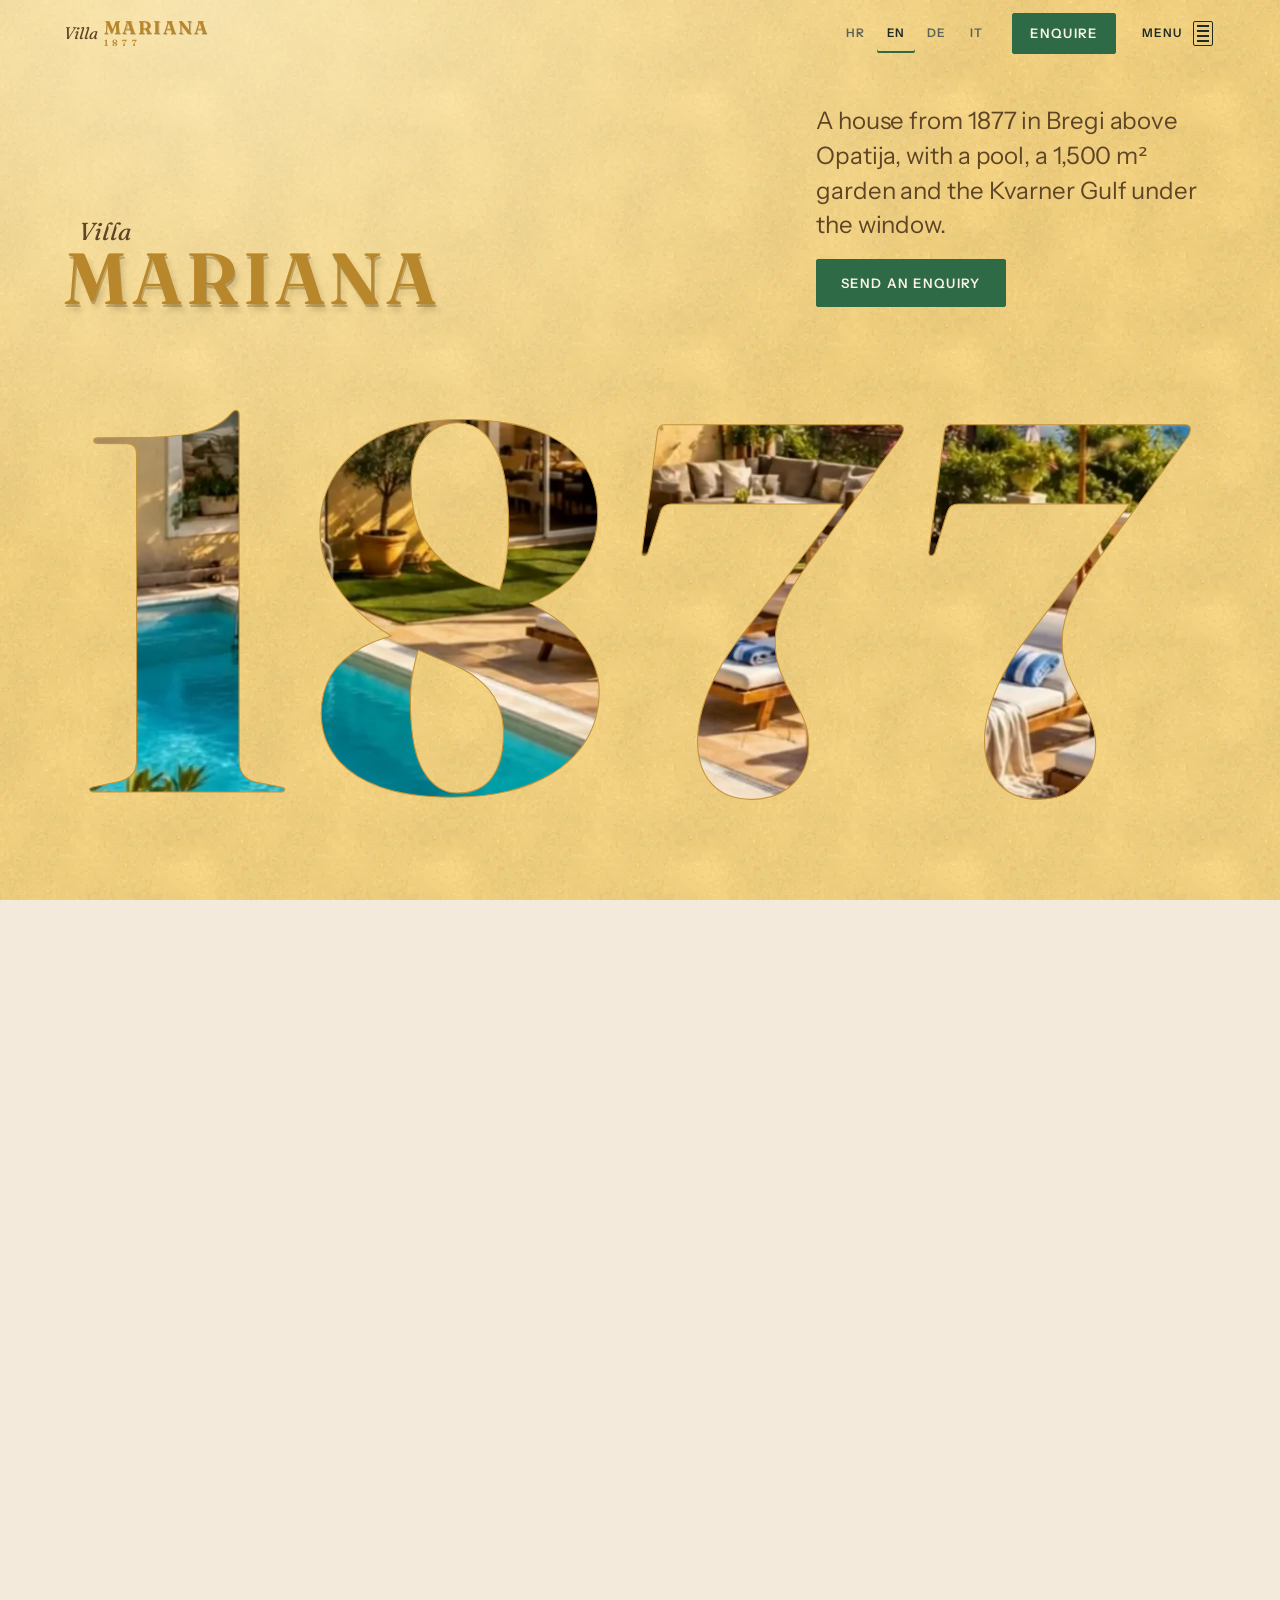
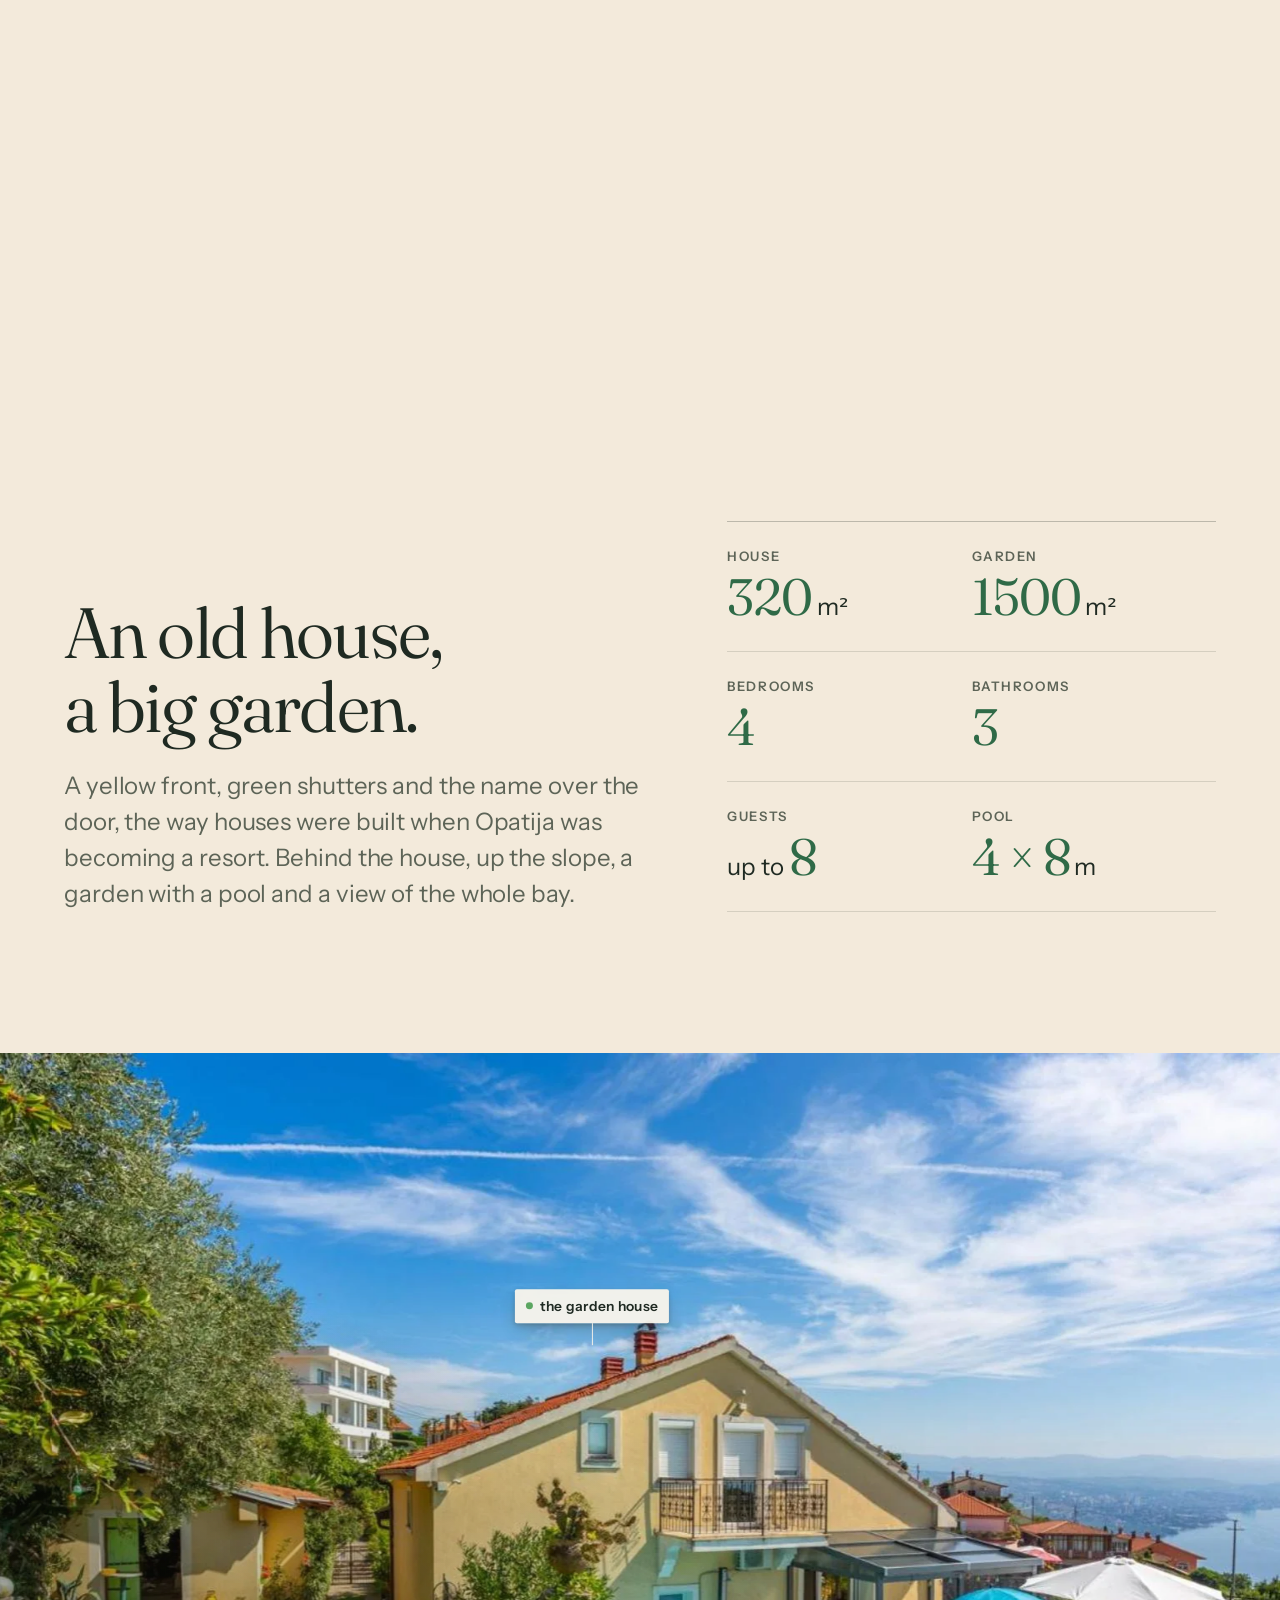
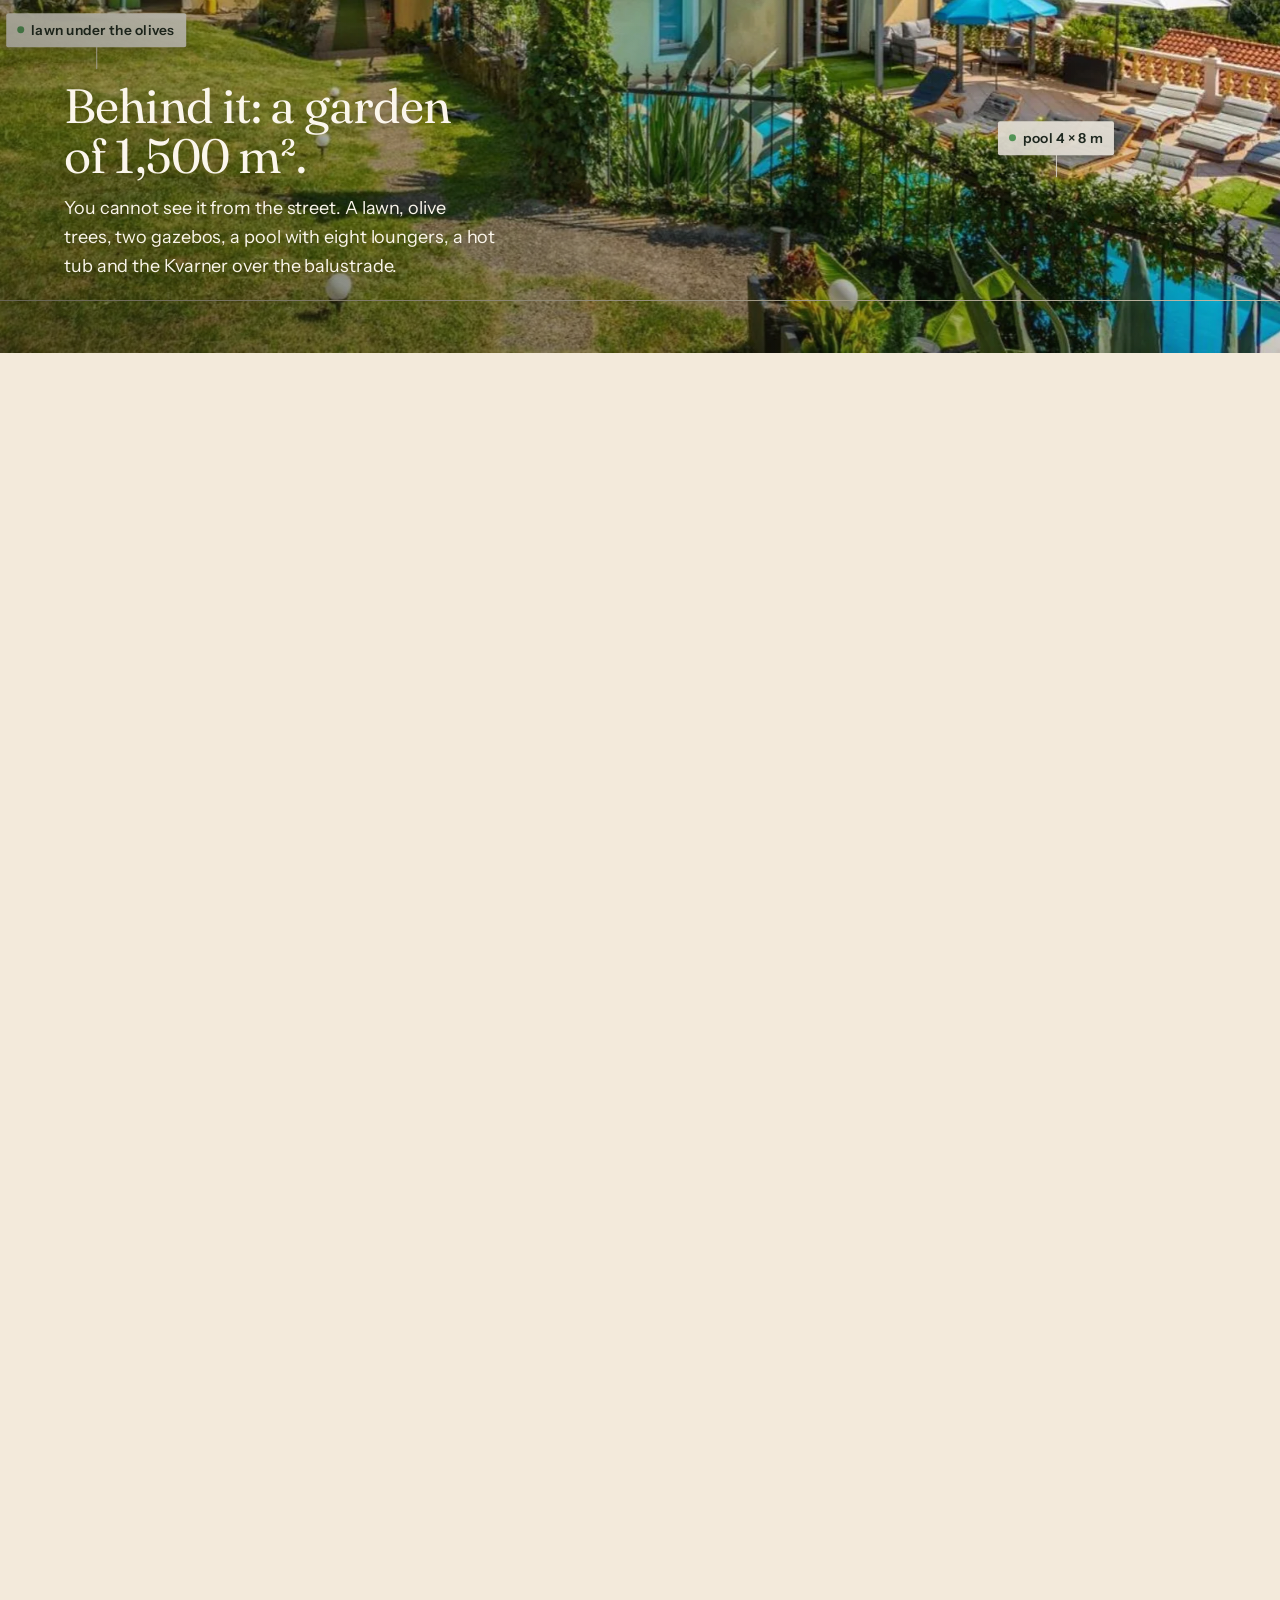
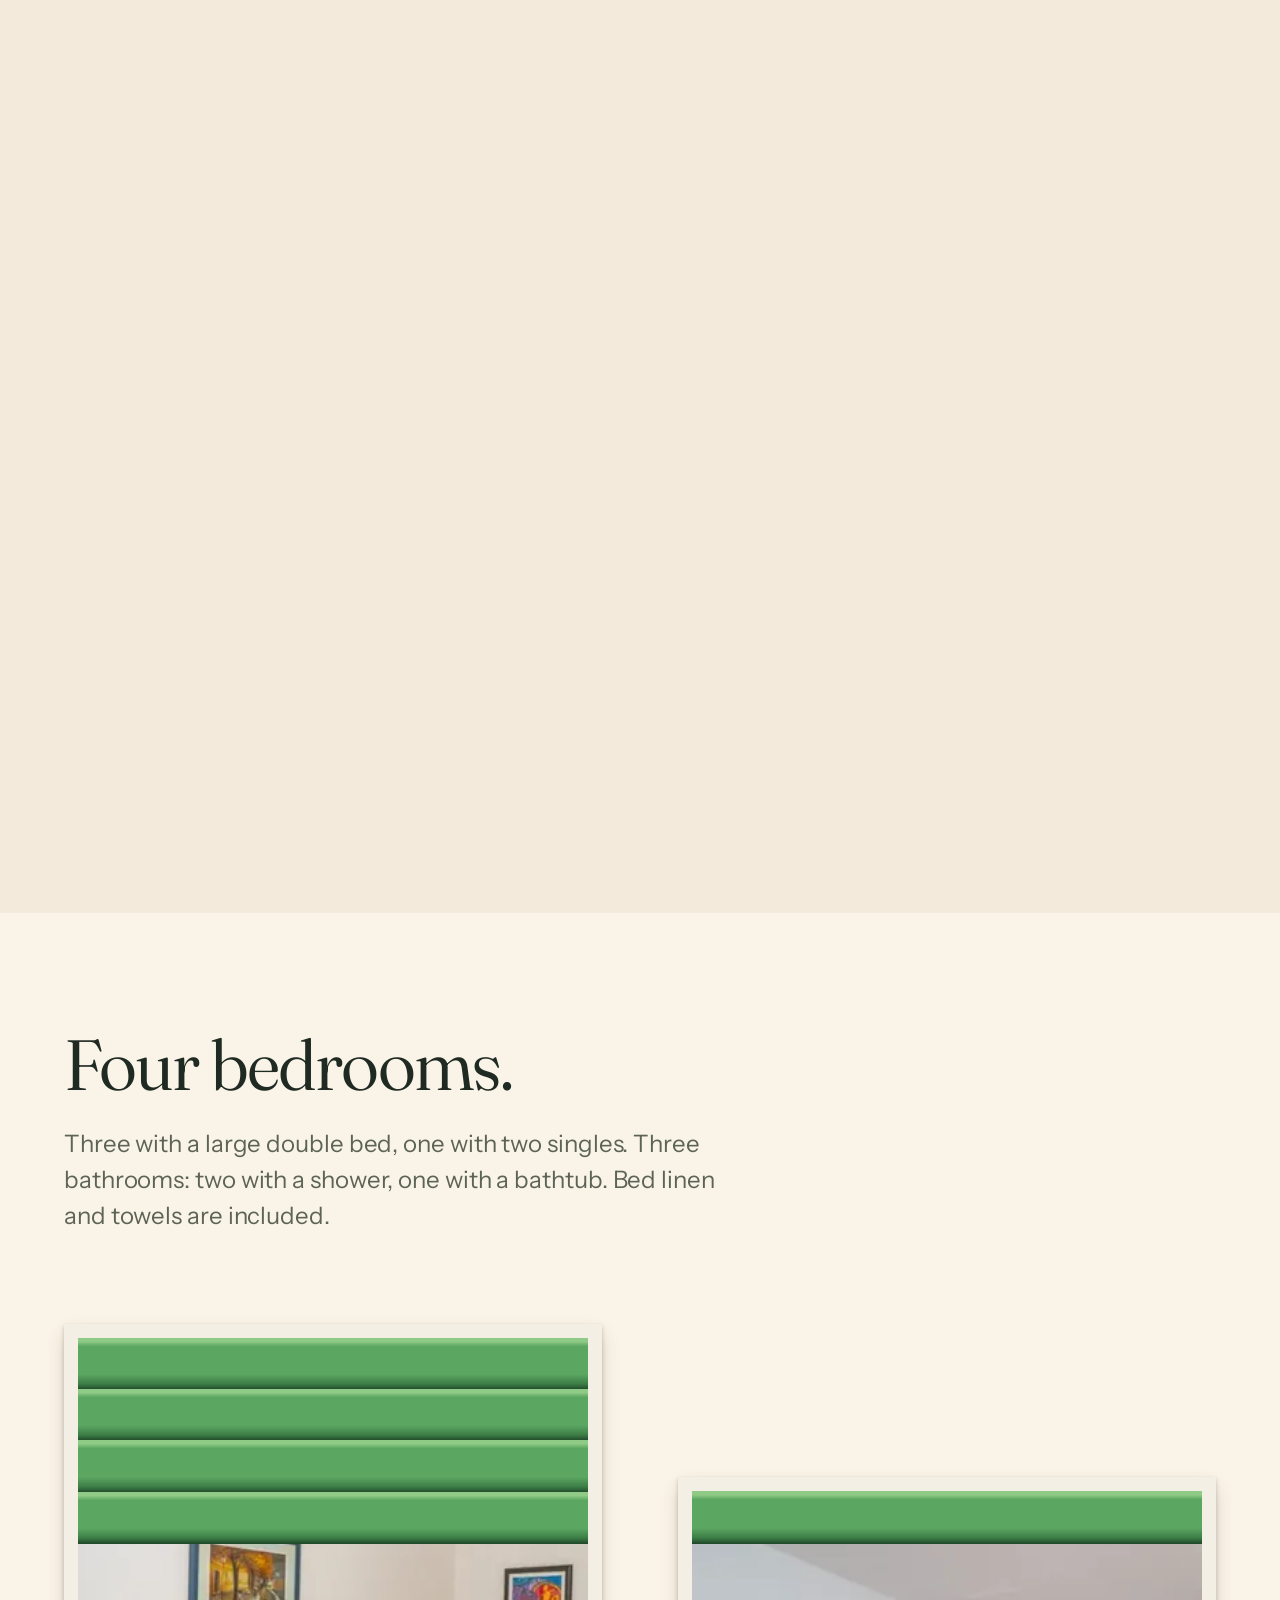
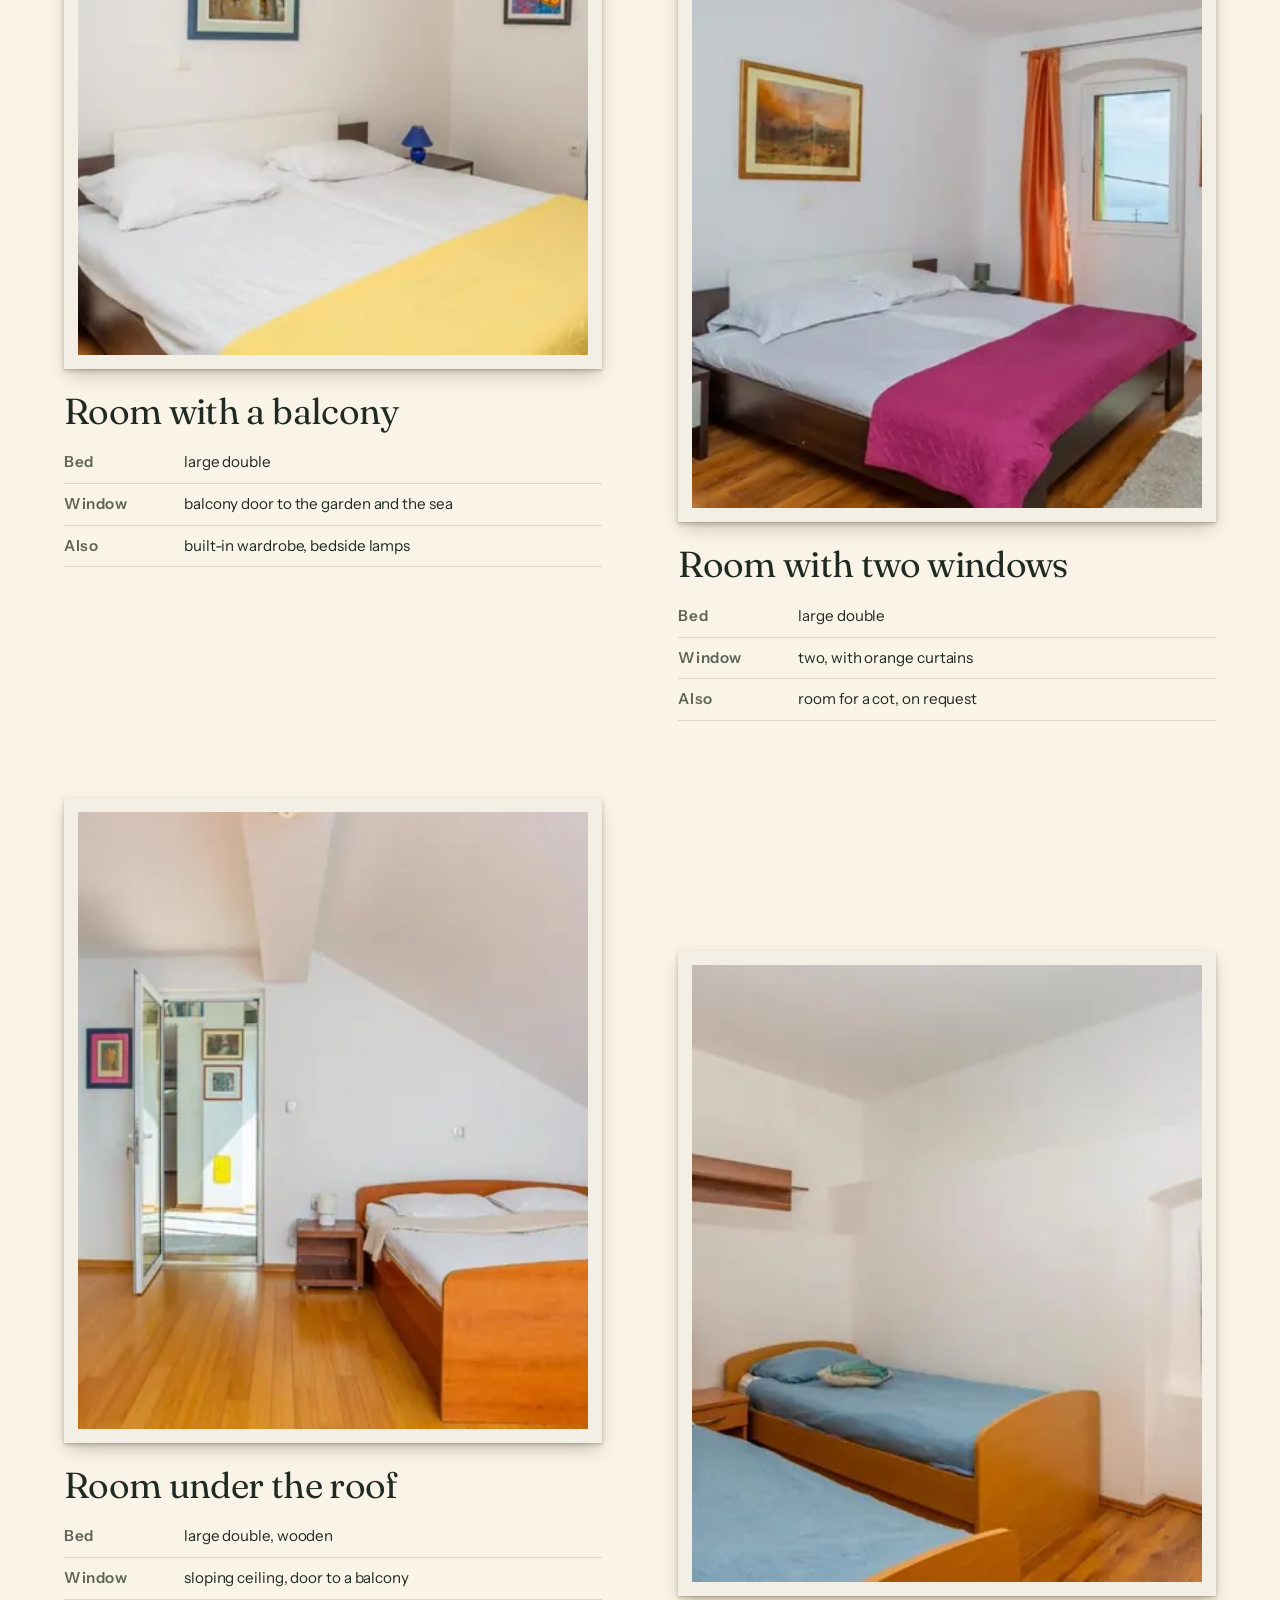
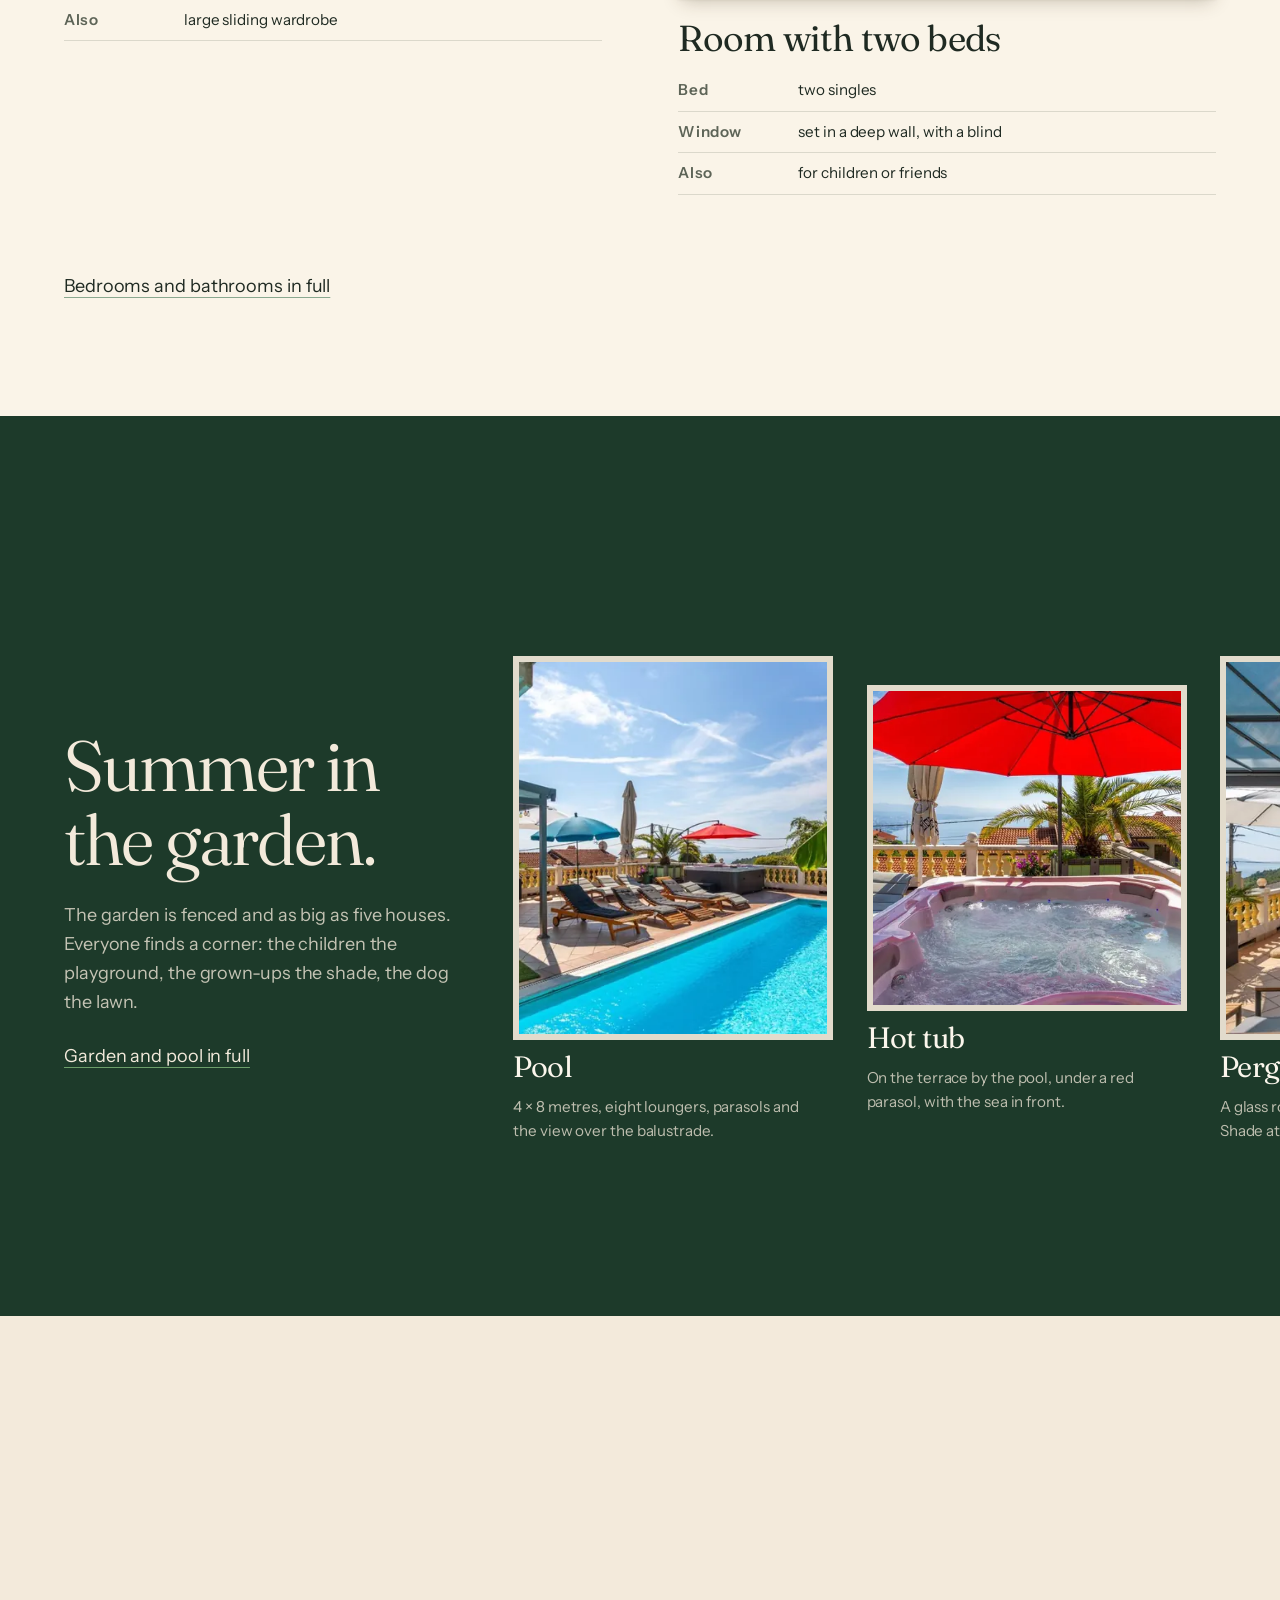
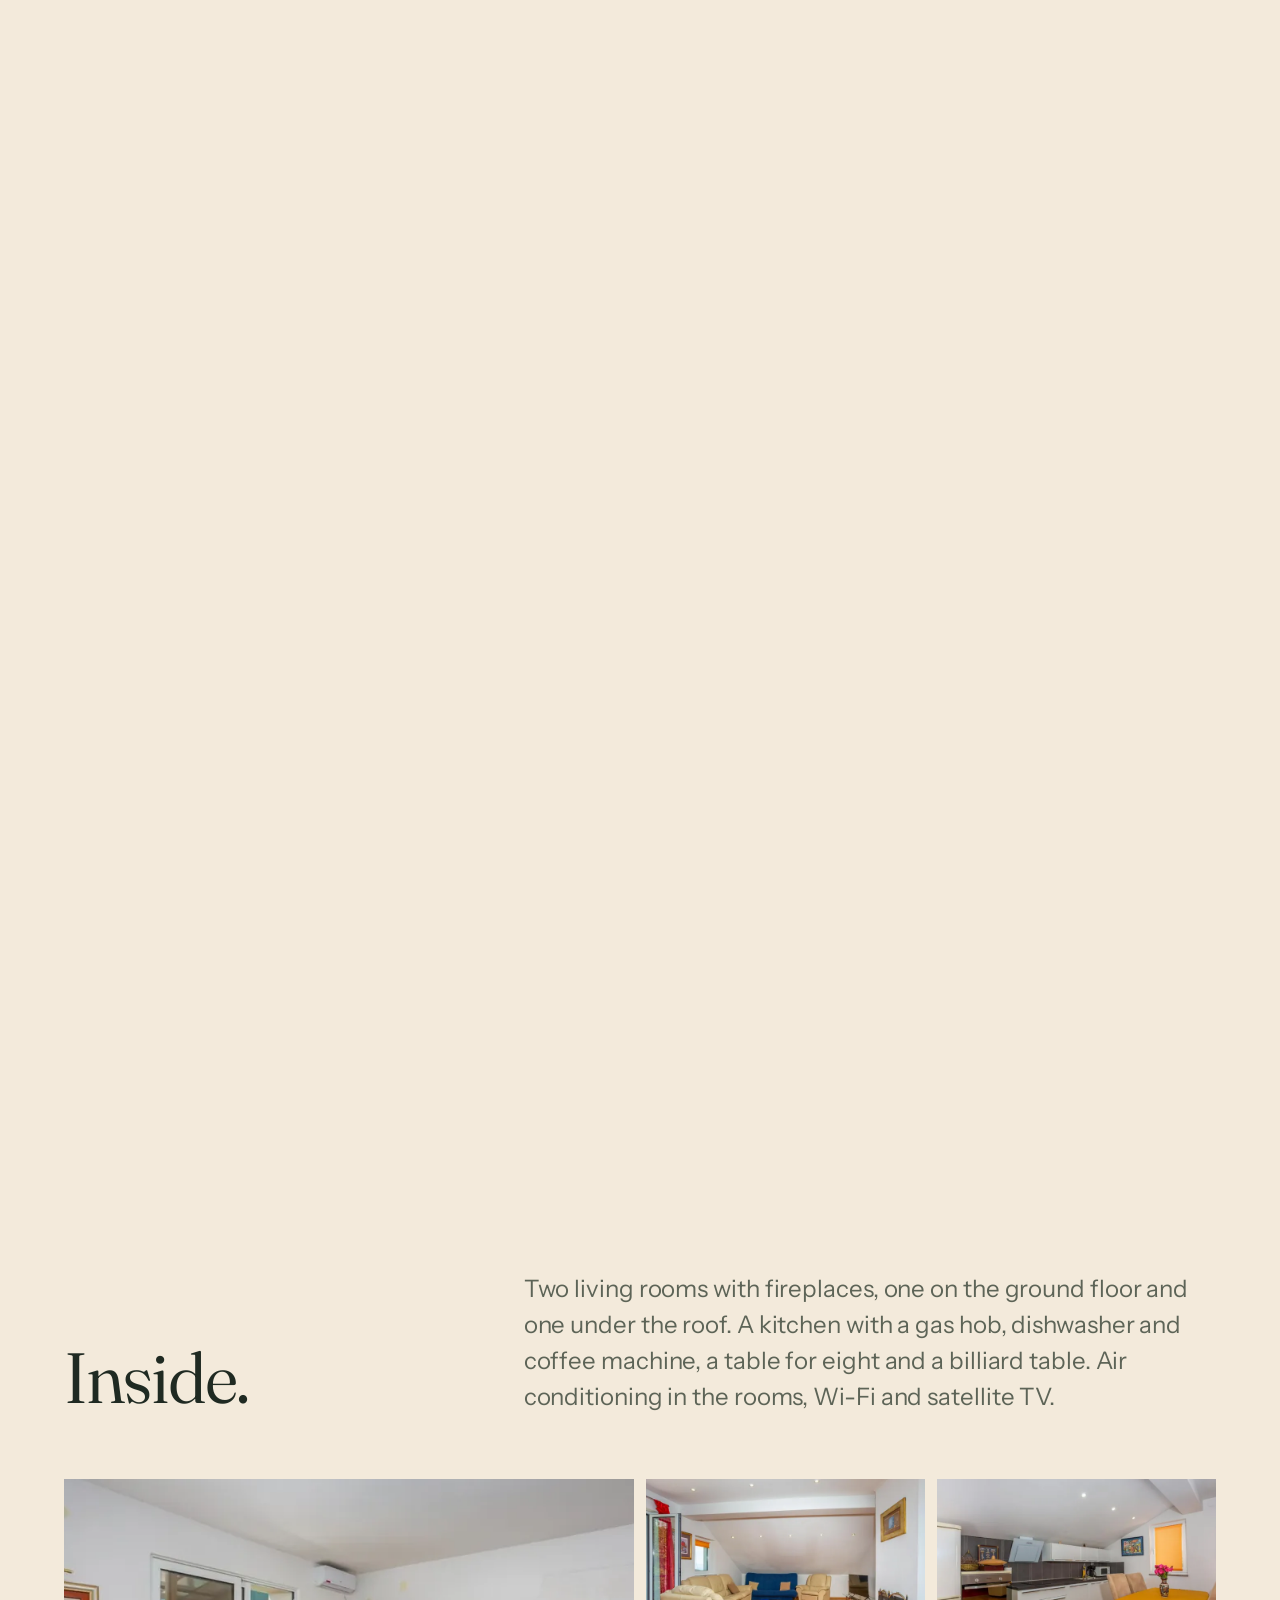
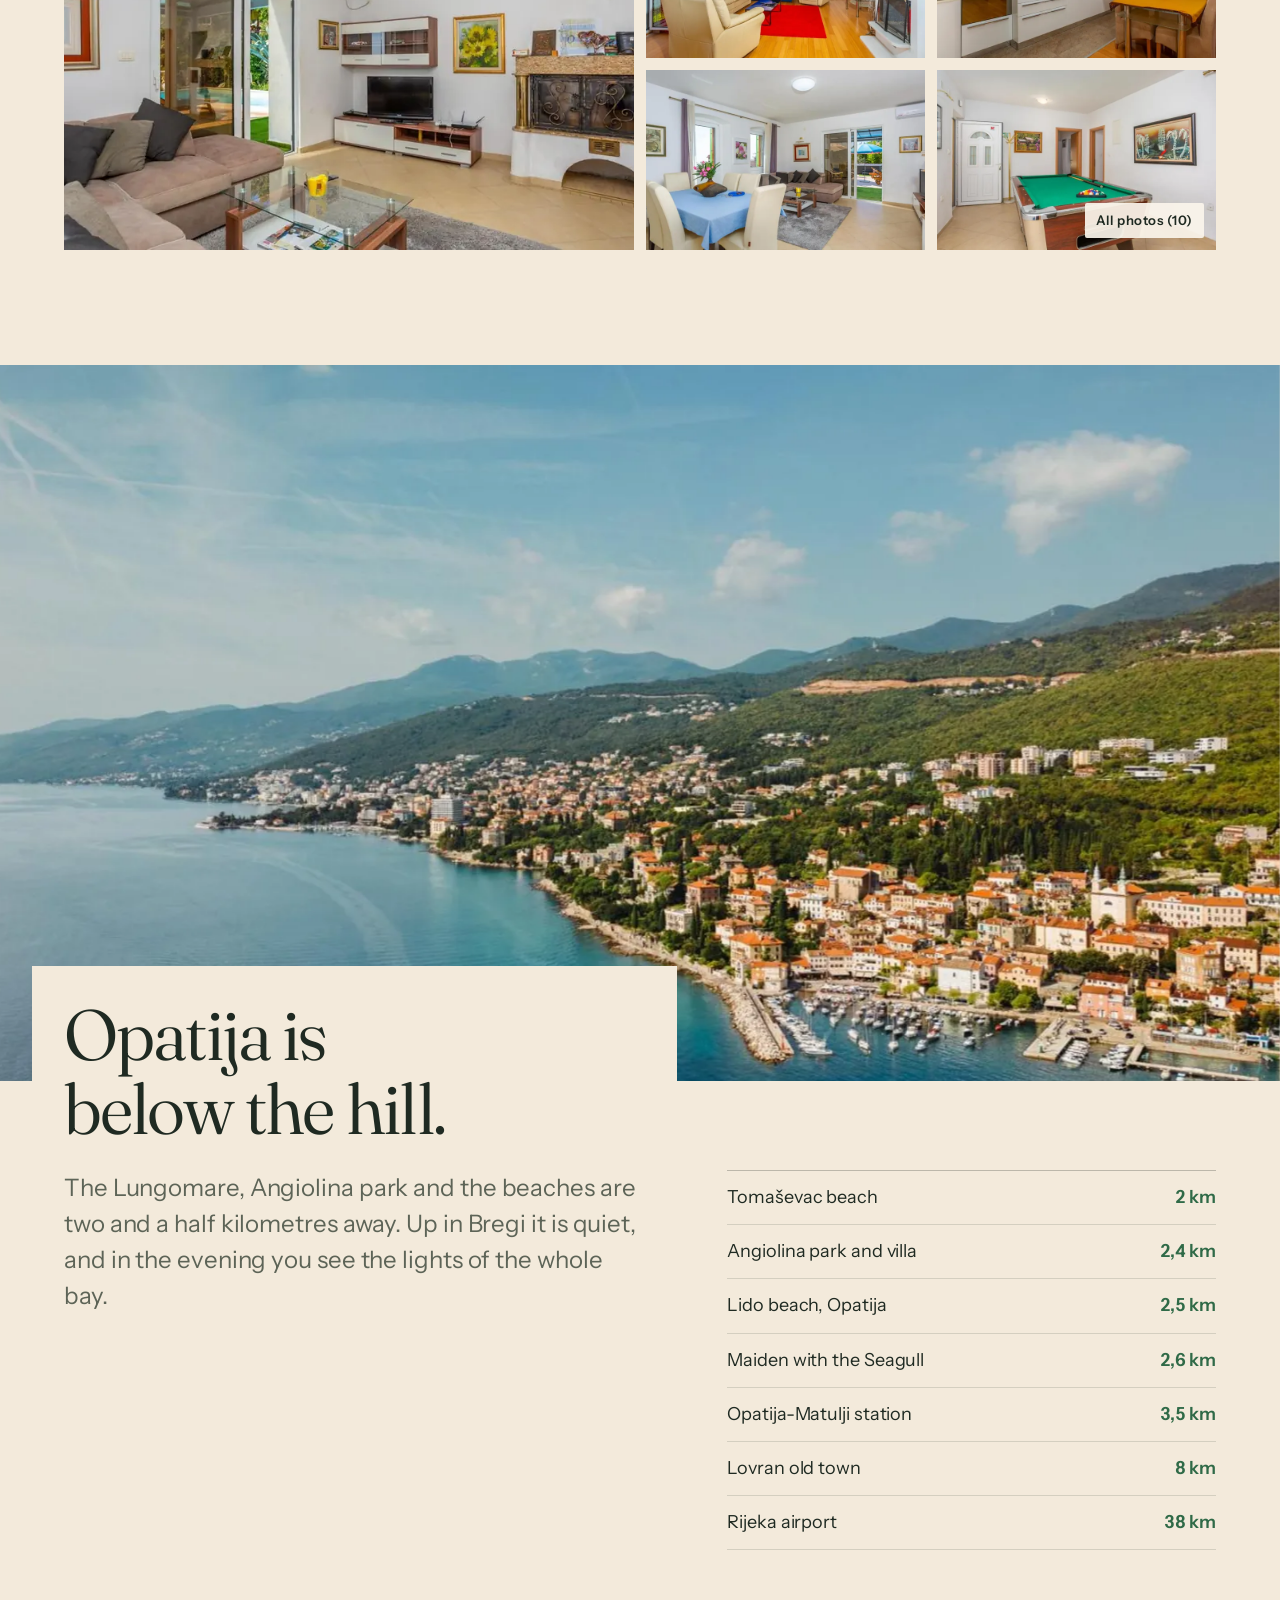
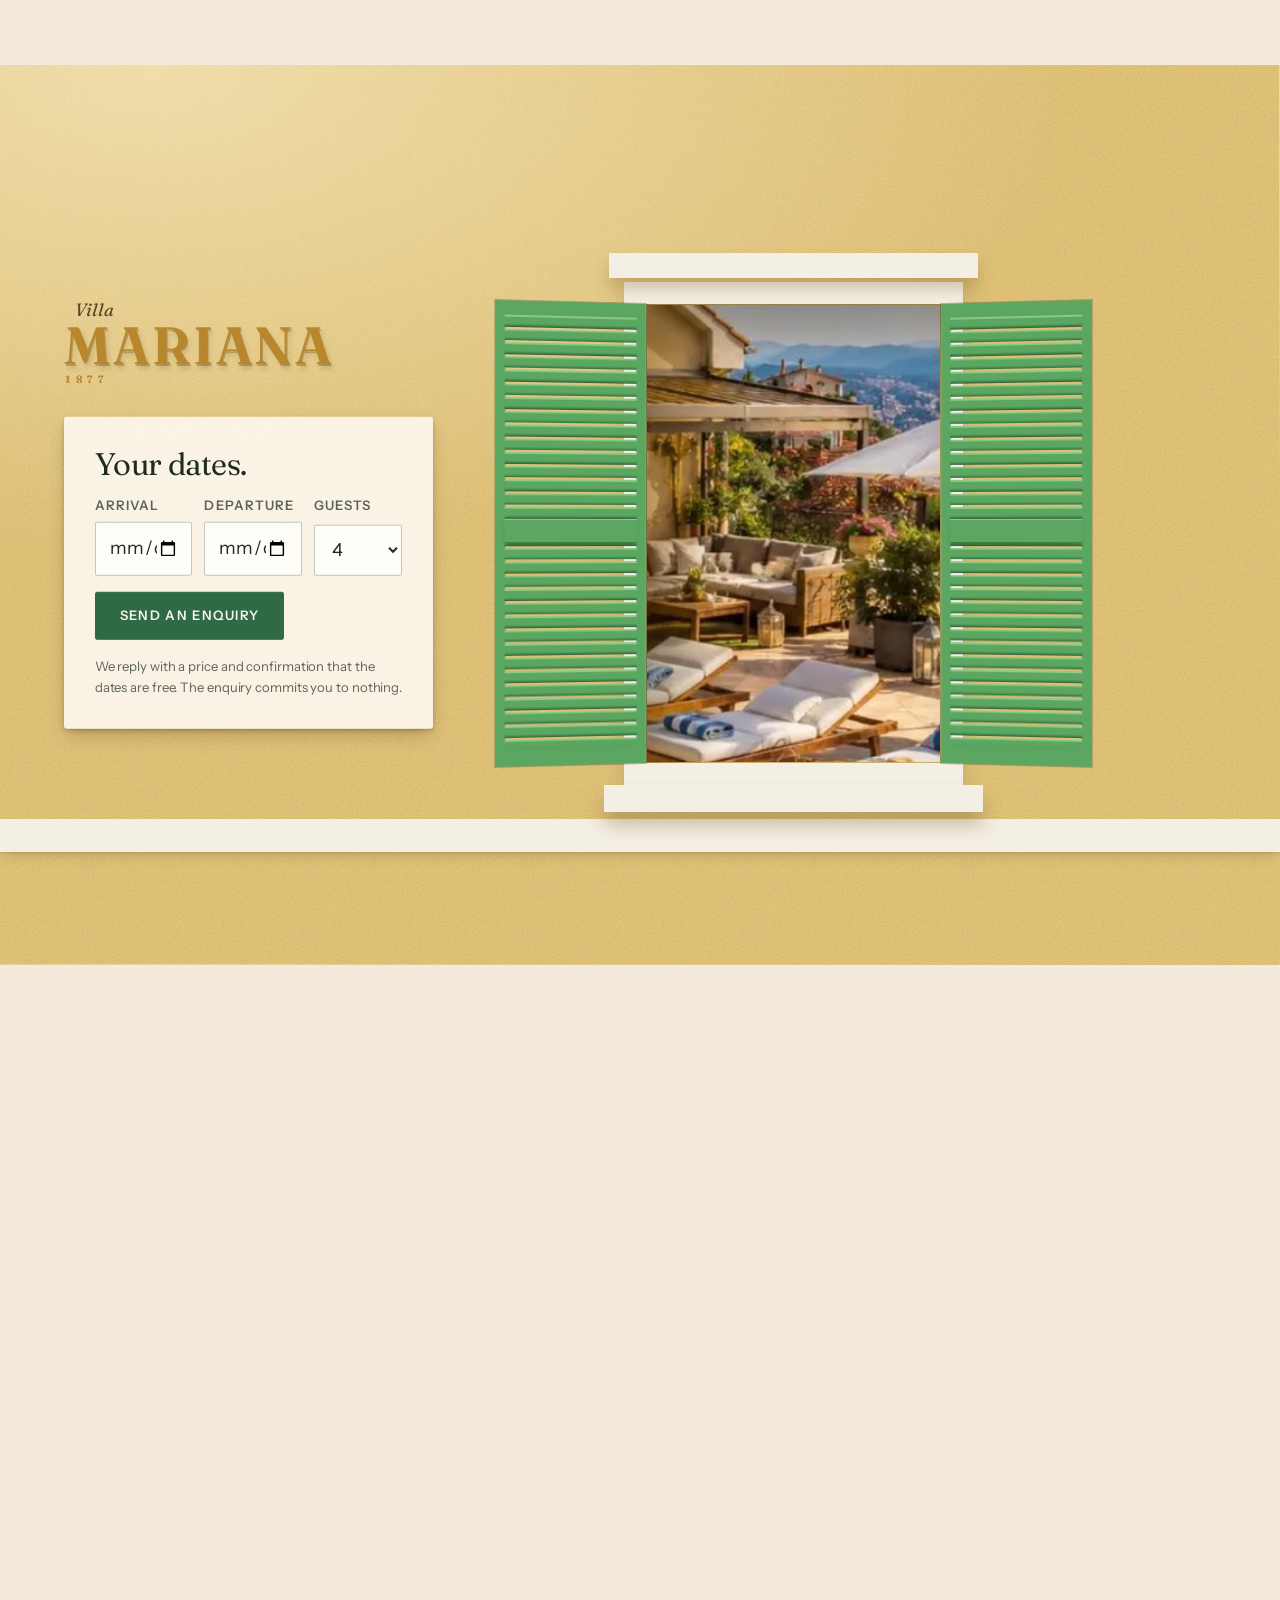
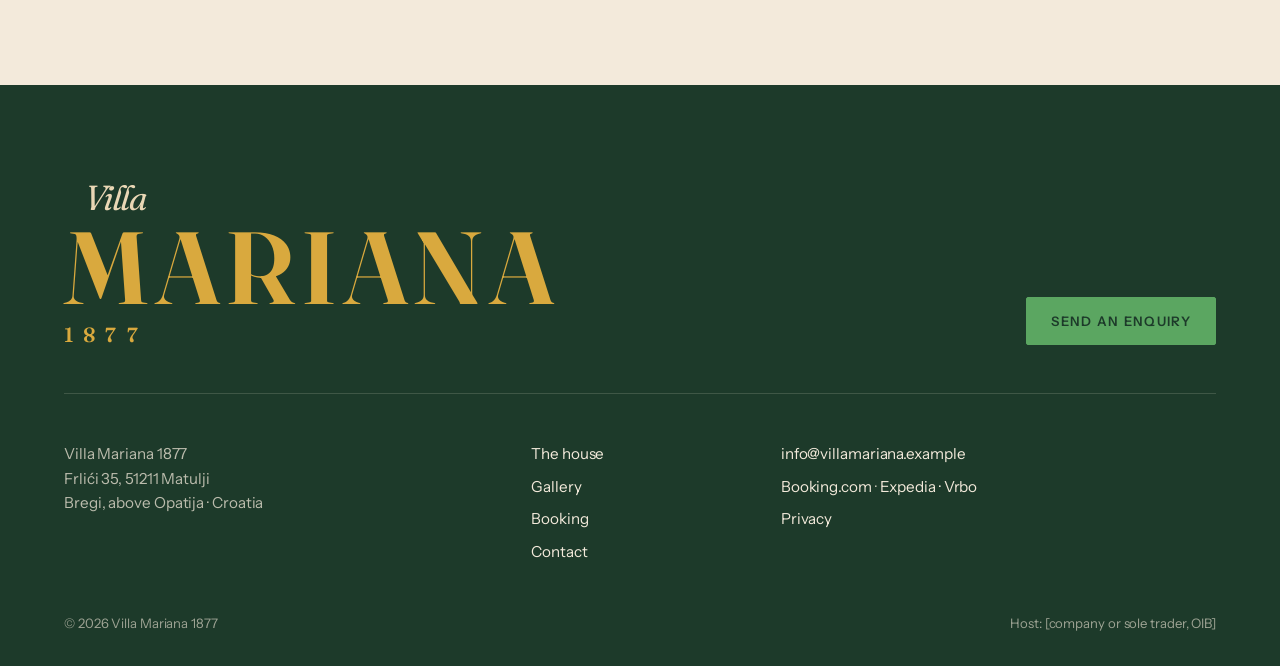
==== commit 25cae7d7: "Preview of a991da9: Hero: the year 1877 cut into the stucco, the pool film inside it" ====
--- a/index.html
+++ b/index.html
@@ -10,7 +10,7 @@
 <link rel="preload" href="fonts/instrument-sans-normal-latin.woff2" as="font" type="font/woff2" crossorigin>
 <link rel="stylesheet" href="css/faces.css?v=7323df27">
 <link rel="stylesheet" href="scrollcraft.css?v=4cabdc0b">
-<link rel="stylesheet" href="css/site.css?v=c18decb1">
+<link rel="stylesheet" href="css/site.css?v=b031b638">
 
 <title data-i18n="meta.home.title">Villa Mariana 1877 · kuća s bazenom i vrtom iznad Opatije</title>
 <meta name="description" content="Kuća iz 1877. u Bregima iznad Opatije: 320 m², četiri spavaće sobe, bazen 4 × 8 m, whirlpool i ograđeni vrt od 1500 m² s pogledom na Kvarner. Do 8 gostiju, ljubimci dobrodošli." data-i18n-attr="content:meta.home.desc">
@@ -60,8 +60,8 @@
 
 <main id="main">
 
-  <!-- 1 · the shutters: green louvres on the stucco wall open onto the pool and the bay; you go through the window -->
-  <section class="hero" id="skure" data-sc-act="pin" data-sc-span="2.2" data-hero>
+  <!-- 1 · the year on the wall: "1877" cut into the stucco like the gilded letters of the sign, the pool moving inside the numerals; scroll flies into the "1" and the pool fills the screen -->
+  <section class="hero" id="pocetak" data-sc-act="pin" data-sc-span="2.2" data-hero>
     <div class="sc-stage hero__stage">
       <div class="hero__view" data-hero-view>
         <picture>
@@ -72,22 +72,29 @@
       </div>
       <div class="hero__shade" aria-hidden="true" data-hero-shade></div>
 
-      <div class="wall" data-hero-wall>
-        <div class="wall__w wall__w--t"></div><div class="wall__w wall__w--b"></div><div class="wall__w wall__w--l"></div><div class="wall__w wall__w--r"></div>
-        <div class="win" data-win>
-          <div class="win__frame" aria-hidden="true"></div>
-          <div class="win__sill" aria-hidden="true"></div>
-          <div class="shutter shutter--l" data-shutter="l" aria-hidden="true"><span class="shutter__face"></span><span class="shutter__face shutter__face--back"></span></div>
-          <div class="shutter shutter--r" data-shutter="r" aria-hidden="true"><span class="shutter__face"></span><span class="shutter__face shutter__face--back"></span></div>
-        </div>
-        <div class="hero__sign" data-hero-sign>
-          <h1 class="sign"><span class="sign__v">Villa</span><span class="sign__n">Mariana</span><span class="sign__y">1877</span></h1>
+      <svg class="hero__wall" data-hero-wall data-num="{&quot;glyphs&quot;: [{&quot;adv&quot;: 800, &quot;box&quot;: [31, -1455, 744, 1455]}, {&quot;adv&quot;: 1149, &quot;box&quot;: [49, -1420, 1065, 1440]}, {&quot;adv&quot;: 1034, &quot;box&quot;: [67.7, -1400, 997.3, 1428]}, {&quot;adv&quot;: 1034, &quot;box&quot;: [67.7, -1400, 997.3, 1428]}], &quot;track&quot;: 60.0, &quot;target&quot;: [405.0, -875.0], &quot;r&quot;: 198.0, &quot;upm&quot;: 2000}" aria-hidden="true" focusable="false" preserveAspectRatio="none" viewBox="0 0 1440 900">
+        <defs>
+          <pattern id="h-stucco" patternUnits="userSpaceOnUse" width="256" height="256"><image href="img/hero/stucco.webp" width="256" height="256"/></pattern>
+          <radialGradient id="h-sun" cx="0.16" cy="0" r="1.05"><stop offset="0" stop-color="#FFF6D6" stop-opacity="0.55"/><stop offset="0.6" stop-color="#FFF6D6" stop-opacity="0"/></radialGradient>
+          <g id="h-num"><path id="h-d0" d="M63 -1329 175 -1328Q192 -1328 201.0 -1318.0Q210 -1308 210 -1286V-122Q210 -82 189.5 -63.5Q169 -45 136 -38L48 -20Q31 -16 31 -11Q31 -6 35.5 -3.0Q40 0 46 0H760Q767 0 771.0 -3.0Q775 -6 775 -10Q775 -16 760 -19L664 -38Q635 -44 618.0 -64.5Q601 -85 601 -122V-1438Q601 -1455 589 -1455Q583 -1455 579.0 -1451.5Q575 -1448 570 -1443Q524 -1389 434.5 -1370.0Q345 -1351 178 -1351L62 -1350Q55 -1350 51.0 -1347.5Q47 -1345 47 -1340Q47 -1335 50.5 -1332.0Q54 -1329 63 -1329Z"/><path id="h-d1" d="M552 20Q388 20 277.0 -20.0Q166 -60 110.0 -132.5Q54 -205 54 -300Q54 -380 90.5 -443.5Q127 -507 213 -553Q258 -577 321 -595Q224 -653 164 -719Q49 -845 49 -1005Q49 -1124 112.5 -1218.0Q176 -1312 295.5 -1366.0Q415 -1420 585 -1420Q761 -1420 877.5 -1377.5Q994 -1335 1051.0 -1253.5Q1108 -1172 1108 -1056Q1108 -960 1060.0 -882.0Q1012 -804 922 -753Q889 -734 850 -720Q958 -666 1017 -603Q1114 -498 1114 -385Q1114 -262 1046.5 -171.0Q979 -80 853.0 -30.0Q727 20 552 20ZM735 -770Q735 -770 735 -770Q751 -819 760.0 -881.0Q769 -943 769 -1009Q769 -1145 745.5 -1233.5Q722 -1322 678.0 -1365.0Q634 -1408 574 -1408Q520 -1408 480.0 -1379.0Q440 -1350 418.0 -1297.5Q396 -1245 396 -1177Q396 -1084 425.5 -1009.5Q455 -935 518.0 -879.5Q581 -824 681 -789Q709 -780 735 -770ZM424 -541Q417 -520 412 -496Q394 -423 394 -353Q394 -162 444.0 -79.0Q494 4 573 4Q662 4 705.5 -56.0Q749 -116 749 -222Q749 -286 726.5 -337.0Q704 -388 654.5 -428.5Q605 -469 526 -498Q472 -519 424 -541Z"/><path id="h-d2" d="M834 -1098H180Q165 -1098 154.5 -1091.5Q144 -1085 137 -1064L91 -914Q89 -908 85.0 -904.5Q81 -901 76 -901Q72 -901 69.5 -905.0Q67 -909 68 -916L127 -1371Q129 -1384 135.0 -1392.0Q141 -1400 153 -1400H1046Q1055 -1400 1060.0 -1395.5Q1065 -1391 1065 -1384Q1065 -1376 1061.0 -1366.0Q1057 -1356 1047 -1343L737 -919Q698 -868 668.0 -822.5Q638 -777 617.5 -736.0Q597 -695 586.5 -655.0Q576 -615 576 -574Q576 -510 595.5 -460.5Q615 -411 640.0 -367.5Q665 -324 684.5 -278.5Q704 -233 704 -175Q704 -93 646.0 -32.5Q588 28 485 28Q387 28 333.5 -31.5Q280 -91 280 -194Q280 -252 298.5 -317.5Q317 -383 354.0 -453.0Q391 -523 447 -595Z"/><path id="h-d3" d="M834 -1098H180Q165 -1098 154.5 -1091.5Q144 -1085 137 -1064L91 -914Q89 -908 85.0 -904.5Q81 -901 76 -901Q72 -901 69.5 -905.0Q67 -909 68 -916L127 -1371Q129 -1384 135.0 -1392.0Q141 -1400 153 -1400H1046Q1055 -1400 1060.0 -1395.5Q1065 -1391 1065 -1384Q1065 -1376 1061.0 -1366.0Q1057 -1356 1047 -1343L737 -919Q698 -868 668.0 -822.5Q638 -777 617.5 -736.0Q597 -695 586.5 -655.0Q576 -615 576 -574Q576 -510 595.5 -460.5Q615 -411 640.0 -367.5Q665 -324 684.5 -278.5Q704 -233 704 -175Q704 -93 646.0 -32.5Q588 28 485 28Q387 28 333.5 -31.5Q280 -91 280 -194Q280 -252 298.5 -317.5Q317 -383 354.0 -453.0Q391 -523 447 -595Z"/></g>
+
+          <mask id="h-cut" maskUnits="userSpaceOnUse" x="-10" y="-10" width="99999" height="99999"><rect class="h-full" fill="#fff"/><use href="#h-num" fill="#000"/></mask>
+          <clipPath id="h-in"><use href="#h-num"/></clipPath>
+        </defs>
+        <rect class="h-full" fill="url(#h-stucco)" mask="url(#h-cut)"/>
+        <rect class="h-full" fill="url(#h-sun)" mask="url(#h-cut)"/>
+        <g clip-path="url(#h-in)"><use class="h-shadow" href="#h-num" fill="none"/></g>
+        <use class="h-rim" href="#h-num" fill="none"/>
+      </svg>
+      <div class="hero__sign" data-hero-sign>
+        <h1 class="sign"><span class="sign__v">Villa</span><span class="sign__n">Mariana</span><span class="vh"> 1877</span></h1>
+        <div class="hero__aside">
           <p class="hero__line" data-i18n="hero.line">Kuća iz 1877. u Bregima iznad Opatije, s bazenom, vrtom od 1500 m² i Kvarnerom pod prozorom.</p>
           <a class="btn" href="rezervacije.html" data-i18n="cta.send">Pošaljite upit</a>
         </div>
       </div>
 
-      <p class="hero__second" data-hero-second><span data-i18n="hero.second">Pogled s prozora.</span><small data-i18n="hero.secondS">Bazen, ležaljke i zaljev od Opatije do Rijeke.</small></p>
+      <p class="hero__second" data-hero-second><span data-i18n="hero.second">Bazen nad zaljevom.</span><small data-i18n="hero.secondS">Ležaljke, whirlpool i Kvarner od Opatije do Rijeke.</small></p>
       <button class="film-pause" type="button" aria-pressed="false" data-hero-pause hidden><span class="vh" data-i18n="ui.pause">Zaustavi film</span><svg viewBox="0 0 20 20" aria-hidden="true"><path class="i-pause" d="M6 4h3v12H6zM11 4h3v12h-3z"/><path class="i-play" d="M6 4l10 6-10 6z"/></svg></button>
     </div>
   </section>
@@ -342,8 +349,8 @@
   </div>
 </footer>
 <script src="scrollcraft.js?v=950157d6"></script>
-<script src="js/i18n.js?v=7d1a6ae7"></script>
-<script src="js/site.js?v=deb5f283"></script>
+<script src="js/i18n.js?v=fa45bf59"></script>
+<script src="js/site.js?v=698b4805"></script>
 <script type="application/ld+json">
 {
   "@context": "https://schema.org",
--- a/css/site.css
+++ b/css/site.css
@@ -37,10 +37,10 @@
   --terracotta: #B4563B;
   --bar-h: 4.25rem;
 }
-/* the window on the wall, in the hero and the close. Every derived value is
+/* the window on the wall, in the close. Every derived value is
    declared on the stage itself, so a media query that changes the width
    changes the rest with it. */
-.hero__stage, .close__stage {
+.close__stage {
   --ww: min(23vw, 39svh);
   --wh: calc(var(--ww) * 1.56);
   --wx: calc(62vw - var(--ww) / 2);
@@ -48,7 +48,6 @@
   --frame: calc(var(--ww) * 0.075);
 }
 @media (max-aspect-ratio: 3/4), (max-width: 700px) {
-  .hero__stage { --ww: min(56vw, 29svh); --wx: calc(50vw - var(--ww) / 2); --wy: calc(var(--bar-h) + 19svh); }
   .close__stage { --ww: min(40vw, 20svh); --wx: calc(50vw - var(--ww) / 2); --wy: calc(var(--bar-h) + 6svh); }
 }
 
@@ -213,16 +212,24 @@
 .shutter--l .shutter__face:not(.shutter__face--back) { box-shadow: inset 0 0 0 1px rgb(20 60 30 / 0.25), inset -2px 0 0 rgb(20 60 30 / 0.3); }
 .shutter.is-open { --a: 172deg; }
 
-/* ------------------------------------------------------------ 1 · hero */
+/* ------------------------------------------------------------ 1 · hero
+   The year cut into the stucco like the gilded letters of the sign: the
+   wall is one SVG (a stucco pattern masked by the numerals, a gilt rim, a
+   shadow inside the cut), the film runs behind it. site.js lays the numerals
+   out and zooms the wall's viewBox into the stem of the "1". */
 .hero__stage { overflow: hidden; background: var(--stucco); }
-.hero__view { position: absolute; inset: 0; transform-origin: 62% 50%; }
+.hero__view { position: absolute; inset: 0; transform-origin: 50% 50%; }
 .hero__view picture, .hero__still, .hero__film { position: absolute; inset: 0; width: 100%; height: 100%; object-fit: cover; }
 .hero__film { opacity: 0; transition: opacity 900ms var(--sc-ease-out); }
 .hero.is-playing .hero__film { opacity: 1; }
+.hero__wall { position: absolute; inset: 0; width: 100%; height: 100%; display: block; }
+.hero__wall .h-rim { stroke: #C4943A; }
+.hero__wall .h-shadow { stroke: rgb(72 46 10 / 0.5); }
 .hero__shade { position: absolute; inset: 0; background: linear-gradient(20deg, rgb(25 22 12 / 0.62) 0%, rgb(25 22 12 / 0.2) 34%, transparent 56%); opacity: 0; pointer-events: none; }
-.hero__sign { position: absolute; left: var(--sc-gutter); top: 50%; translate: 0 -50%; width: calc(var(--wx) - var(--sc-gutter) - var(--frame) * 4); display: grid; gap: var(--sc-5); justify-items: start; }
-.hero__sign .sign { font-size: clamp(3rem, 1.2rem + 5.6vw, 7.4rem); }
-.hero__line { max-width: 30ch; font-size: var(--sc-t-lg); line-height: 1.45; color: var(--brown); text-wrap: pretty; }
+.hero__sign { position: absolute; left: var(--sc-gutter); right: var(--sc-gutter); top: calc(var(--bar-h) + 4svh); display: flex; justify-content: space-between; align-items: flex-end; gap: var(--sc-6); }
+.hero__sign .sign { font-size: clamp(2.6rem, 1rem + 4.4vw, 5.8rem); }
+.hero__aside { display: grid; gap: var(--sc-4); justify-items: start; max-width: 25rem; padding-bottom: 0.4em; }
+.hero__line { font-size: var(--sc-t-lg); line-height: 1.45; color: var(--brown); text-wrap: pretty; }
 .hero__second { position: absolute; left: var(--sc-gutter); bottom: clamp(2rem, 7svh, 5rem); display: grid; gap: var(--sc-2); max-width: 34rem; margin: 0; color: #FBF6EC; opacity: 0; pointer-events: none; text-shadow: 0 1px 14px rgb(20 18 8 / 0.3); }
 .hero__second span { font: 380 clamp(2.4rem, 1.4rem + 4vw, 5rem)/1 var(--sc-font-display); letter-spacing: -0.025em; }
 .hero__second small { font-size: var(--sc-t-lg); line-height: 1.4; }
@@ -233,14 +240,14 @@
 .film-pause[aria-pressed="true"] .i-play { display: block; }
 .film-pause[aria-pressed="true"] .i-pause { display: none; }
 
-/* phones and narrow windows: the sign above the window, the line below */
+/* phones and narrow windows: the name on top, the numerals as 18 / 77, the line below */
 @media (max-aspect-ratio: 3/4), (max-width: 700px) {
-  .hero__view { transform-origin: 50% 50%; }
-  .hero__sign { left: 0; right: 0; top: calc(var(--bar-h) + 2svh); bottom: max(1.25rem, 3.5svh); translate: none; width: auto; display: flex; flex-direction: column; align-items: center; gap: var(--sc-4); text-align: center; padding-inline: var(--sc-gutter); pointer-events: none; }
+  .hero__sign { left: 0; right: 0; top: calc(var(--bar-h) + 2svh); bottom: max(1.25rem, 3.5svh); flex-direction: column; justify-content: space-between; align-items: center; gap: var(--sc-4); text-align: center; padding-inline: var(--sc-gutter); pointer-events: none; }
   .hero__sign > * { pointer-events: auto; }
   .hero__sign .sign { font-size: clamp(2.2rem, 11.5vw, 3.4rem); justify-items: center; }
   .hero__sign .sign__v { margin-left: 0; }
-  .hero__line { margin-top: auto; max-width: 34ch; font-size: var(--sc-t-base); }
+  .hero__aside { justify-items: center; max-width: 34ch; padding-bottom: 0; }
+  .hero__line { font-size: var(--sc-t-base); }
   .hero__second { right: var(--sc-gutter); }
 }
 
